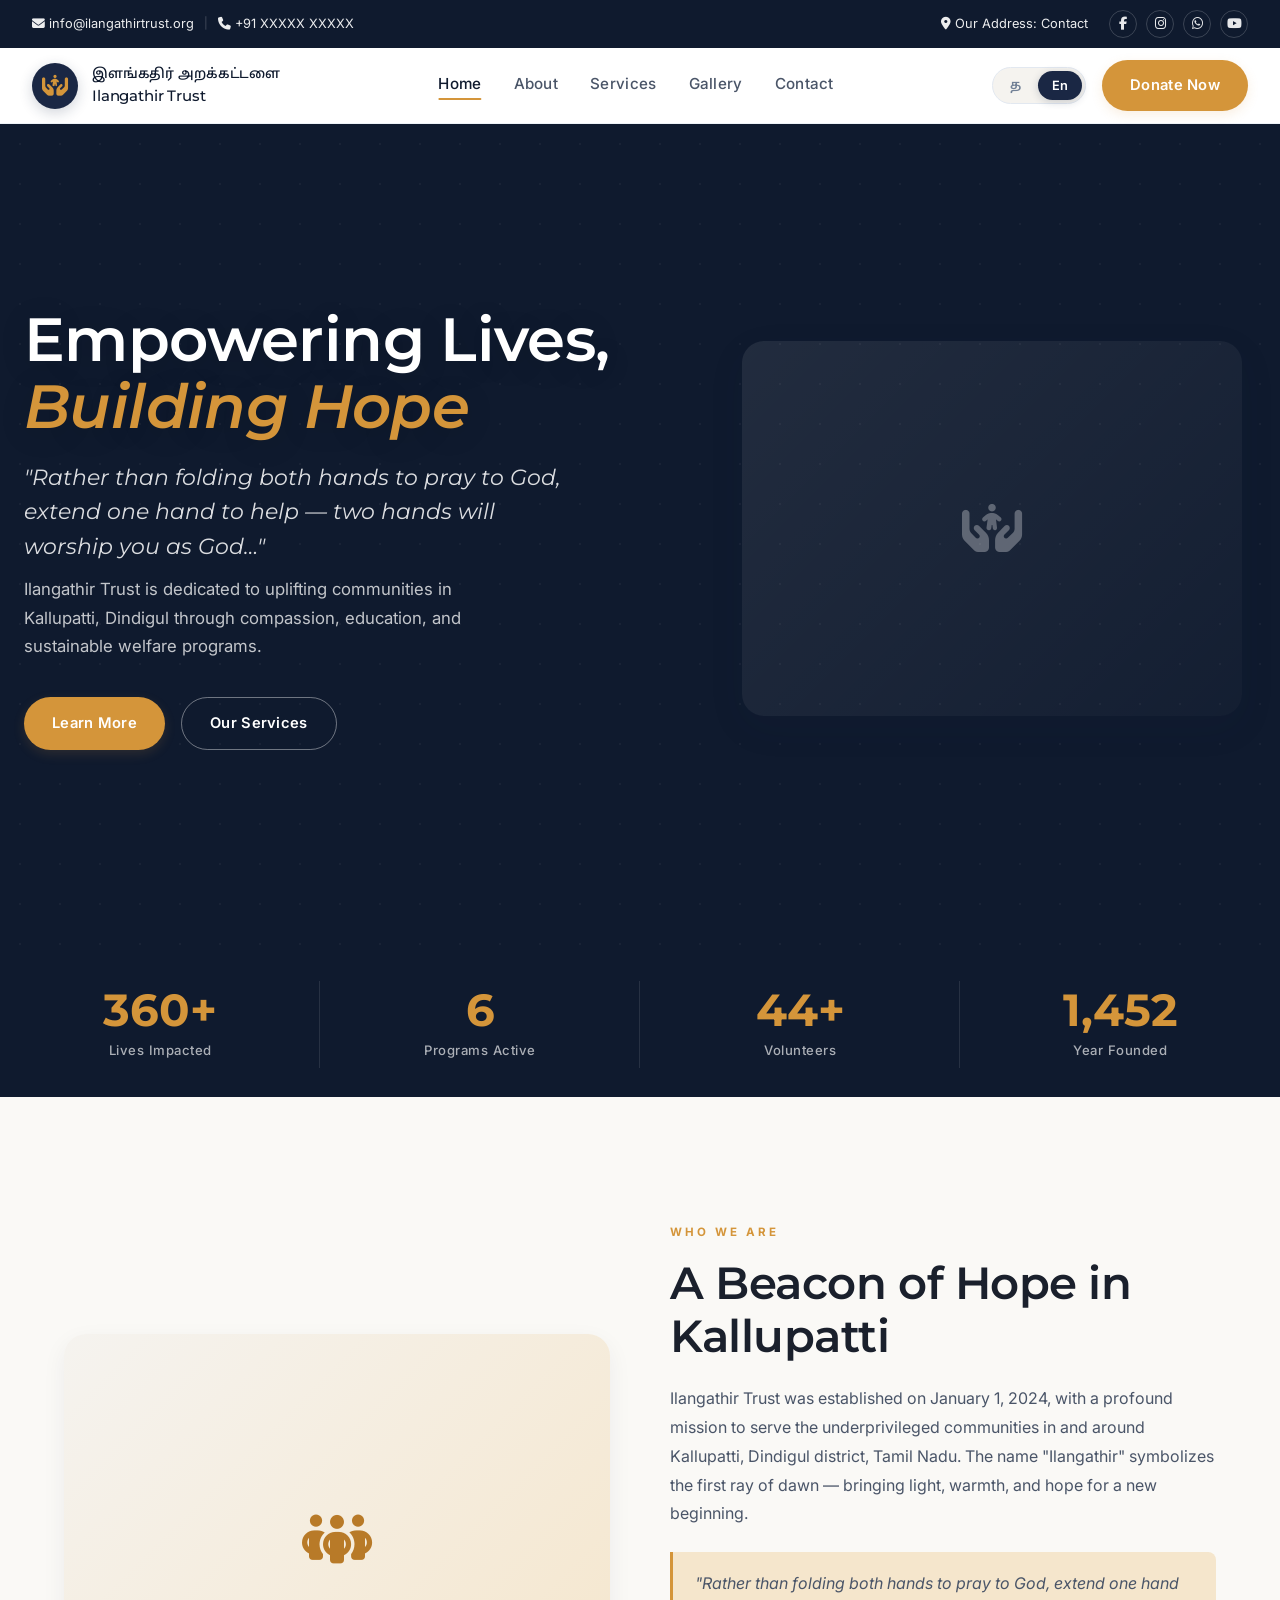
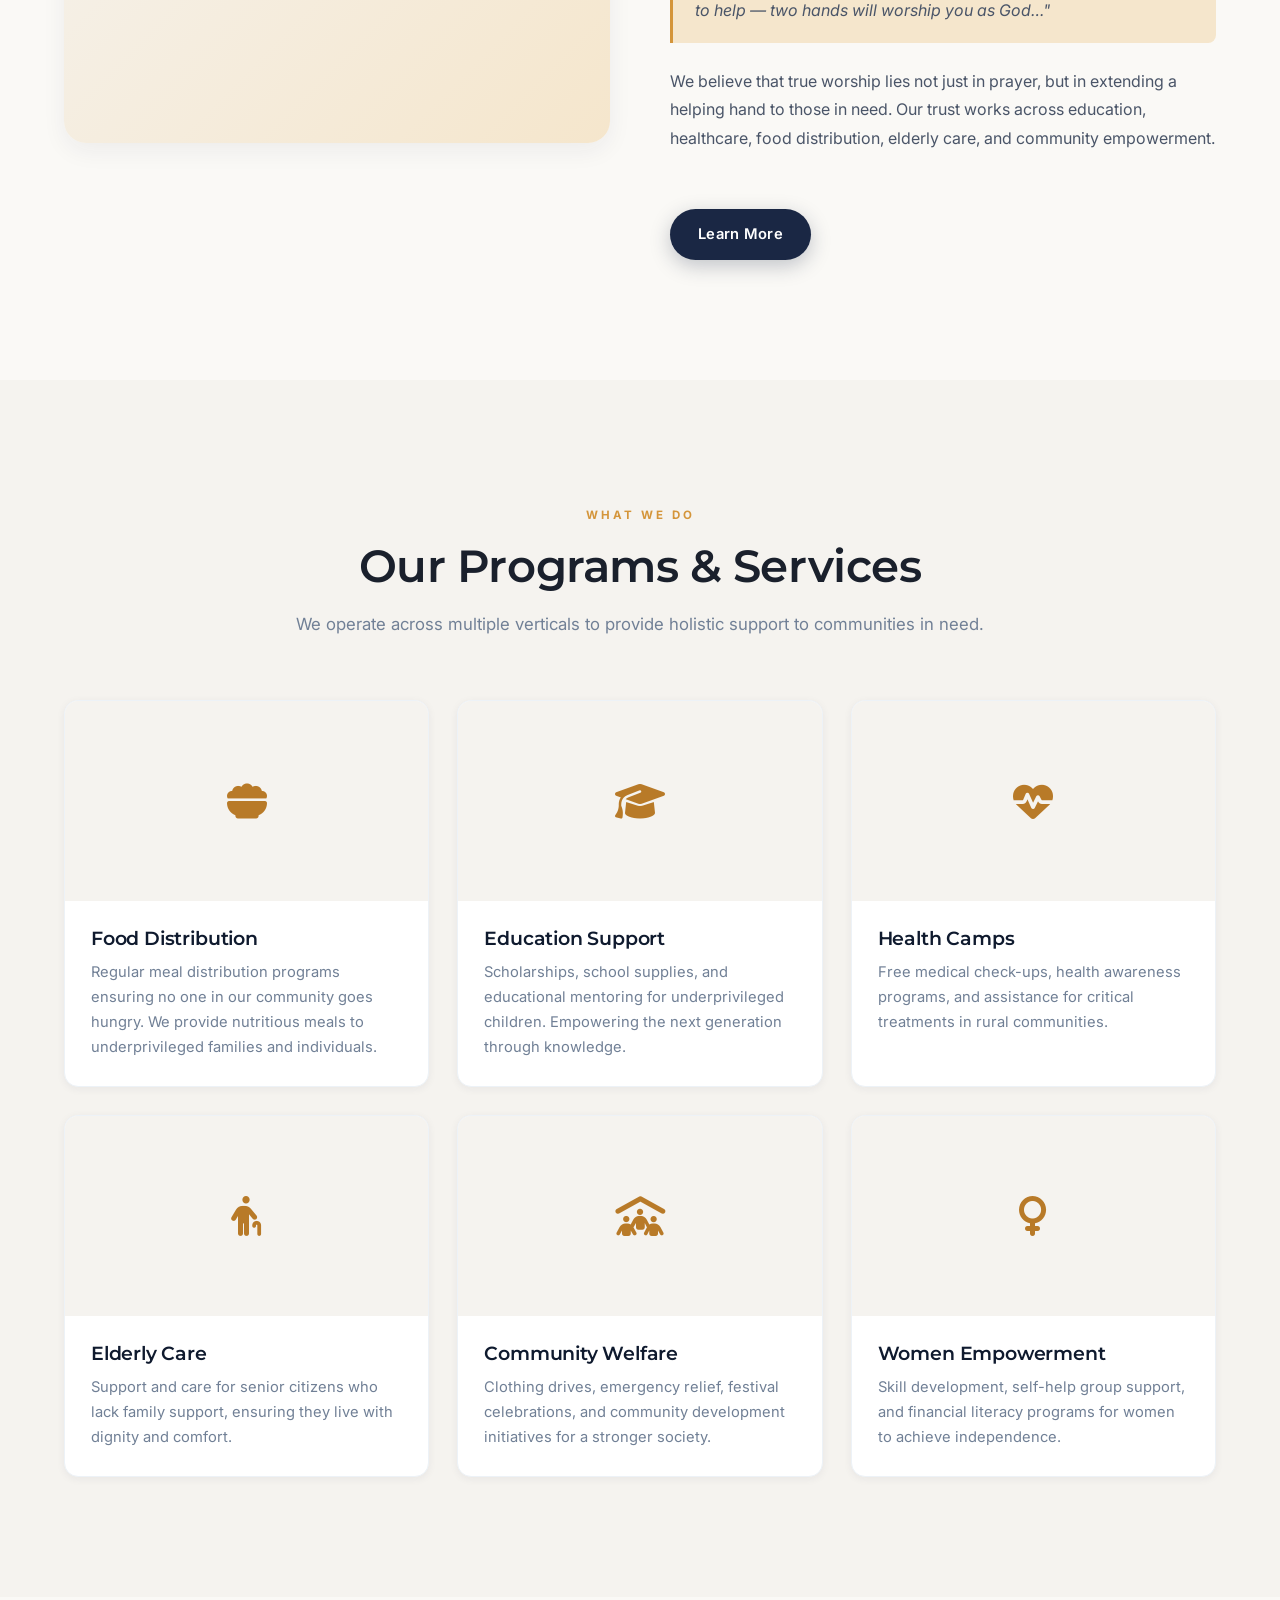
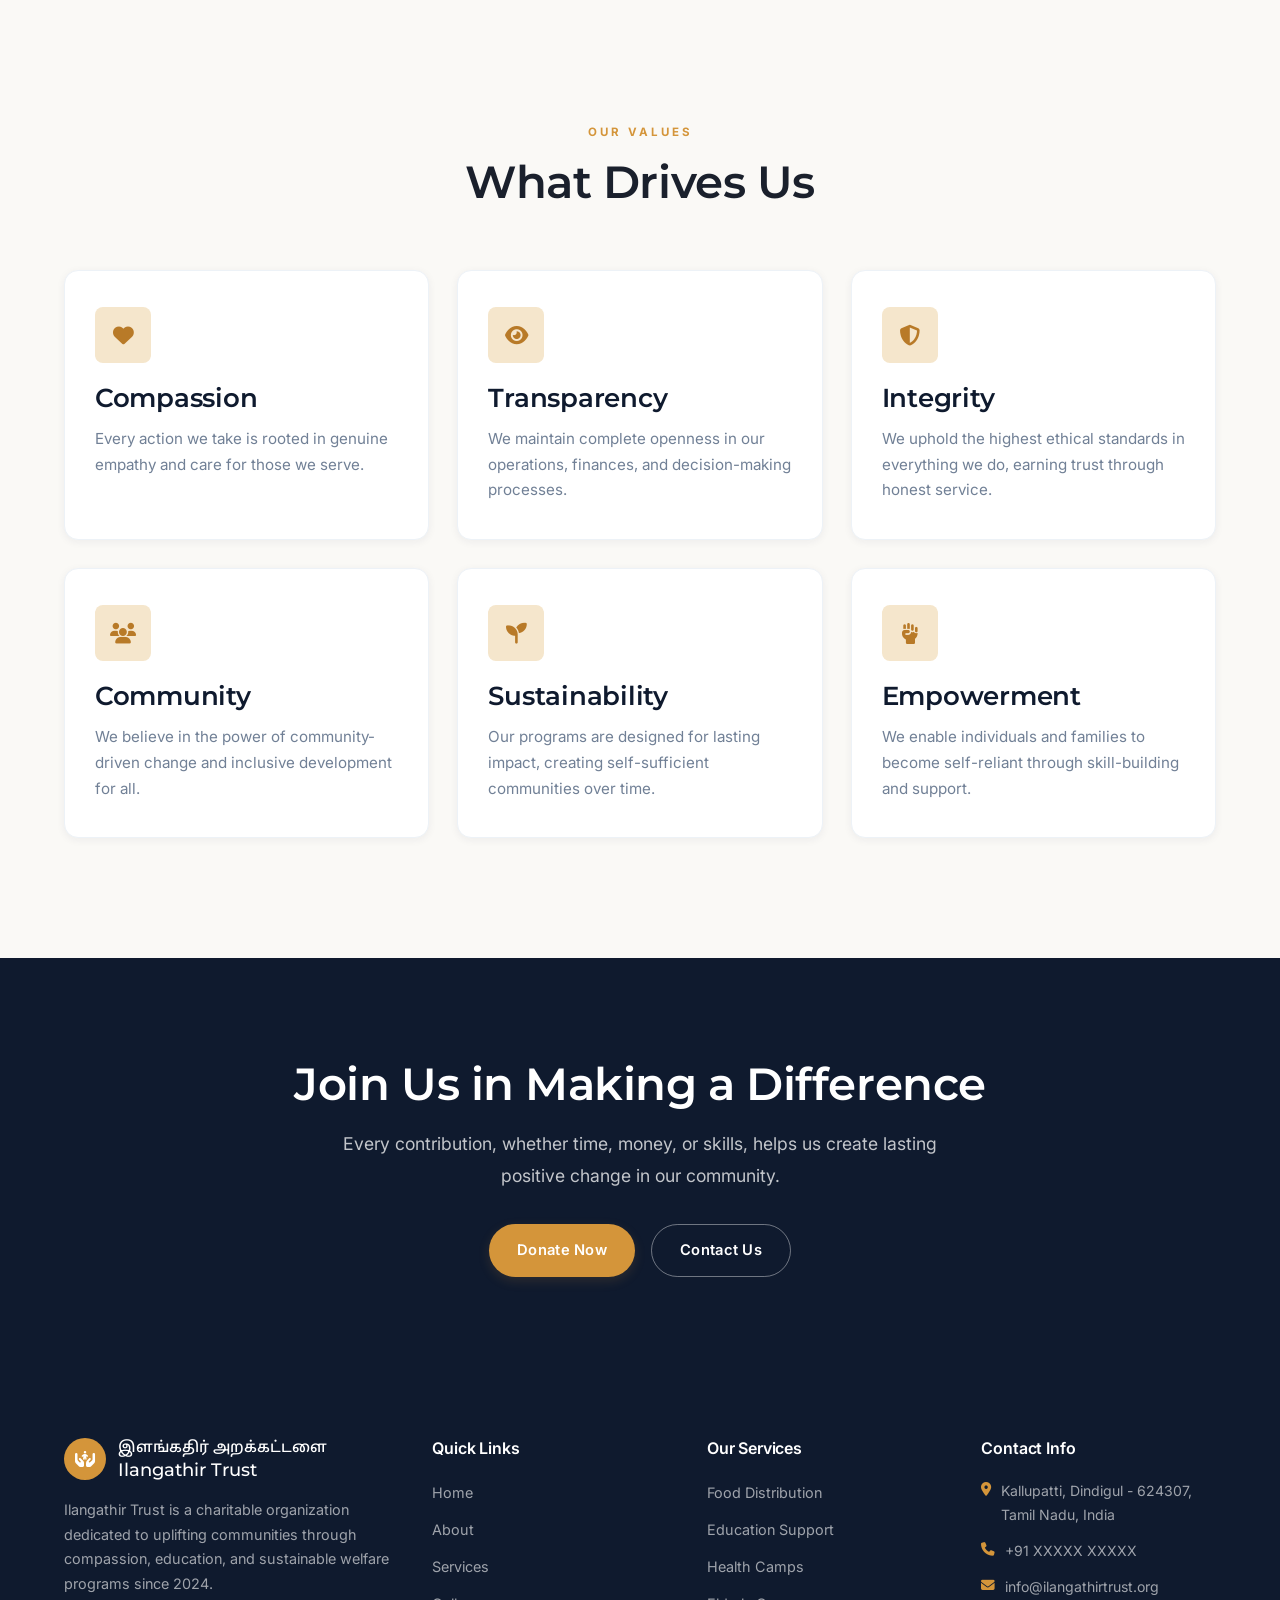
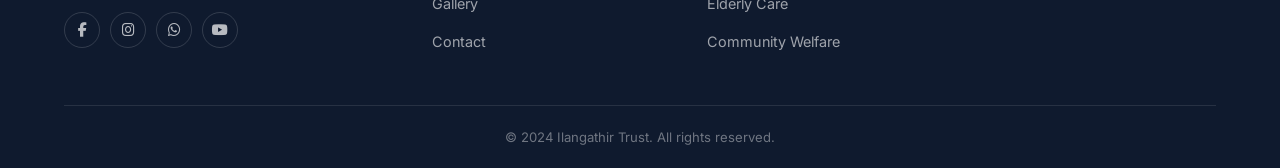
==== index.html @ 8c184317 "first commit" ====
<!DOCTYPE html>
<html lang="en" class="scroll-smooth">

<head>
    <meta charset="UTF-8">
    <meta name="viewport" content="width=device-width, initial-scale=1.0">
    <title>Ilangathir Trust — Charitable Trust in Kallupatti, Dindigul | இளங்கதிர் அறக்கட்டளை</title>
    <meta name="theme-color" content="#1a2744">
    <meta name="description" content="Ilangathir Trust (இளங்கதிர் அறக்கட்டளை) is a charitable trust in Kallupatti, Dindigul, Tamil Nadu. Dedicated to food distribution, education, health camps, elderly care, and community welfare since 2024.">
    <meta name="author" content="Ilangathir Trust">
    <meta name="geo.region" content="IN-TN">
    <meta name="geo.placename" content="Kallupatti, Dindigul">
    <meta name="keywords" content="Ilangathir Trust, இளங்கதிர் அறக்கட்டளை, Kallupatti charity, Dindigul NGO, charitable trust Tamil Nadu, food distribution, education support, health camps, elderly care, community welfare, donate charity, volunteer Dindigul">

    <meta property="og:type" content="website">
    <meta property="og:title" content="Ilangathir Trust — Charitable Trust in Kallupatti, Dindigul">
    <meta property="og:description" content="Ilangathir Trust is a charitable organization in Kallupatti, Dindigul, Tamil Nadu dedicated to food distribution, education, health camps, elderly care, and community welfare.">
    <meta property="og:locale" content="en_IN">
    <meta property="og:locale:alternate" content="ta_IN">
    <meta name="twitter:card" content="summary_large_image">

    <link rel="icon" type="image/x-icon" href="assets/icons/icon.ico">
    <link rel="apple-touch-icon" href="assets/icons/icon.ico">

    <!-- FontAwesome -->
    <link rel="stylesheet" href="https://cdnjs.cloudflare.com/ajax/libs/font-awesome/6.5.1/css/all.min.css">

    <!-- Styles -->
    <link rel="stylesheet" href="styles.css?v=1.3">

    <!-- Structured Data -->
    <script type="application/ld+json">
    {
        "@context": "https://schema.org",
        "@graph": [
            {
                "@type": ["NGO", "CharitableOrganization"],
                "name": "Ilangathir Trust",
                "alternateName": "இளங்கதிர் அறக்கட்டளை",
                "description": "Charitable trust providing food distribution, education support, health camps, elderly care, and community welfare services in Kallupatti, Dindigul, Tamil Nadu since 2024.",
                "foundingDate": "2024-01-01",
                "address": {
                    "@type": "PostalAddress",
                    "addressLocality": "Kallupatti, Dindigul",
                    "addressRegion": "Tamil Nadu",
                    "postalCode": "624307",
                    "addressCountry": "IN"
                },
                "areaServed": {
                    "@type": "City",
                    "name": "Dindigul"
                },
                "nonprofitStatus": "Charitable"
            },
            {
                "@type": "WebSite",
                "name": "Ilangathir Trust",
                "alternateName": "இளங்கதிர் அறக்கட்டளை",
                "inLanguage": ["en", "ta"]
            }
        ]
    }
    </script>
</head>

<body>
    <!-- Header (injected by JS) -->
    <header id="site-header"></header>

    <main>
        <!-- ════════ HERO ════════ -->
        <section class="hero" aria-label="Hero">
            <div class="hero-bg" id="hero-bg">
                <div class="hero-pattern"></div>
                <div class="hero-overlay"></div>
            </div>
                                    
            <div class="hero-inner">
                <div class="hero-text">
                    <h1 data-i18n="hero_title" data-i18n-html>Empowering Lives,<br><span class="accent">Building Hope</span></h1>
                    <p class="hero-tagline" data-i18n="about_highlight">"Rather than folding both hands to pray to God, extend one hand to help — two hands will worship you as God…"</p>
                    <p class="hero-subtitle" data-i18n="hero_subtitle">Ilangathir Trust is dedicated to uplifting communities in Kallupatti, Dindigul through compassion, education, and sustainable welfare programs.</p>
                    <div class="hero-actions">
                        <a href="about.html" class="btn btn-amber" data-i18n="btn_learn_more">Learn More</a>
                        <a href="services.html" class="btn btn-outline" data-i18n="btn_our_services">Our Services</a>
                    </div>
                </div>

                <div class="hero-visual">
                    <div class="hero-image-wrapper">
                        <div class="placeholder">
                            <i class="fa-solid fa-hands-holding-child"></i>
                        </div>
                    </div>
                </div>
            </div>
        </section>

        <!-- ════════ STATS BAR ════════ -->
        <div class="stats-bar">
            <div class="stats-bar-inner">
                <div class="stat-item">
                    <div class="stat-number" data-count="500" data-suffix="+">0</div>
                    <div class="stat-label" data-i18n="stat_lives">Lives Impacted</div>
                </div>
                <div class="stat-item">
                    <div class="stat-number" data-count="6">0</div>
                    <div class="stat-label" data-i18n="stat_programs">Programs Active</div>
                </div>
                <div class="stat-item">
                    <div class="stat-number" data-count="50" data-suffix="+">0</div>
                    <div class="stat-label" data-i18n="stat_volunteers">Volunteers</div>
                </div>
                <div class="stat-item">
                    <div class="stat-number" data-count="2024">0</div>
                    <div class="stat-label" data-i18n="stat_years">Year Founded</div>
                </div>
            </div>
        </div>

        <!-- ════════ ABOUT OVERVIEW ════════ -->
        <section class="section" id="about-overview" aria-label="About overview">
            <div class="container">
                <div class="about-grid">
                    <div class="about-image reveal-left">
                        <div class="placeholder-img">
                            <i class="fa-solid fa-people-group"></i>
                        </div>
                    </div>
                    <div class="about-content reveal-right">
                        <span class="section-label" data-i18n="about_label">WHO WE ARE</span>
                        <h2 data-i18n="about_title" data-i18n-html>A Beacon of Hope in <span class="accent">Kallupatti</span></h2>
                        <p data-i18n="about_p1">Ilangathir Trust was established on January 1, 2024, with a profound mission to serve the underprivileged communities in and around Kallupatti, Dindigul district, Tamil Nadu. The name "Ilangathir" symbolizes the gentle breeze of change — a fresh wind of hope and compassion.</p>
                        <div class="highlight" data-i18n="about_highlight">"Rather than folding both hands to pray to God, extend one hand to help — two hands will worship you as God…"</div>
                        <p data-i18n="about_p2">We believe that true worship lies not just in prayer, but in extending a helping hand to those in need. Our trust works across education, healthcare, food distribution, elderly care, and community empowerment.</p>
                        <a href="about.html" class="btn btn-primary mt-40" data-i18n="btn_learn_more">Learn More</a>
                    </div>
                </div>
            </div>
        </section>

        <!-- ════════ SERVICES PREVIEW ════════ -->
        <section class="section-alt" id="services-preview" aria-label="Services preview">
            <div class="container">
                <div class="section-header reveal">
                    <span class="section-label" data-i18n="services_label">WHAT WE DO</span>
                    <h2 data-i18n="services_title">Our Programs & Services</h2>
                    <p data-i18n="services_desc">We operate across multiple verticals to provide holistic support to communities in need.</p>
                </div>

                <div class="services-grid stagger">
                    <div class="service-card reveal">
                        <div class="service-img-placeholder"><i class="fa-solid fa-bowl-food"></i></div>
                        <div class="service-body">
                            <h3 data-i18n="svc_food_title">Food Distribution</h3>
                            <p data-i18n="svc_food_desc">Regular meal distribution programs ensuring no one in our community goes hungry.</p>
                        </div>
                    </div>
                    <div class="service-card reveal">
                        <div class="service-img-placeholder"><i class="fa-solid fa-graduation-cap"></i></div>
                        <div class="service-body">
                            <h3 data-i18n="svc_edu_title">Education Support</h3>
                            <p data-i18n="svc_edu_desc">Scholarships, school supplies, and educational mentoring for underprivileged children.</p>
                        </div>
                    </div>
                    <div class="service-card reveal">
                        <div class="service-img-placeholder"><i class="fa-solid fa-heart-pulse"></i></div>
                        <div class="service-body">
                            <h3 data-i18n="svc_health_title">Health Camps</h3>
                            <p data-i18n="svc_health_desc">Free medical check-ups, health awareness programs in rural communities.</p>
                        </div>
                    </div>
                    <div class="service-card reveal">
                        <div class="service-img-placeholder"><i class="fa-solid fa-person-cane"></i></div>
                        <div class="service-body">
                            <h3 data-i18n="svc_elderly_title">Elderly Care</h3>
                            <p data-i18n="svc_elderly_desc">Support and care for senior citizens who lack family support.</p>
                        </div>
                    </div>
                    <div class="service-card reveal">
                        <div class="service-img-placeholder"><i class="fa-solid fa-people-roof"></i></div>
                        <div class="service-body">
                            <h3 data-i18n="svc_welfare_title">Community Welfare</h3>
                            <p data-i18n="svc_welfare_desc">Clothing drives, emergency relief, and community development initiatives.</p>
                        </div>
                    </div>
                    <div class="service-card reveal">
                        <div class="service-img-placeholder"><i class="fa-solid fa-venus"></i></div>
                        <div class="service-body">
                            <h3 data-i18n="svc_women_title">Women Empowerment</h3>
                            <p data-i18n="svc_women_desc">Skill development and financial literacy programs for women.</p>
                        </div>
                    </div>
                </div>
            </div>
        </section>

        <!-- ════════ VALUES ════════ -->
        <section class="section" id="values" aria-label="Our Values">
            <div class="container">
                <div class="section-header reveal">
                    <span class="section-label" data-i18n="values_label">OUR VALUES</span>
                    <h2 data-i18n="values_title">What Drives Us</h2>
                </div>

                <div class="features-grid stagger">
                    <div class="card reveal">
                        <div class="card-icon"><i class="fa-solid fa-heart"></i></div>
                        <h3 data-i18n="val_compassion">Compassion</h3>
                        <p data-i18n="val_compassion_d">Every action we take is rooted in genuine empathy and care for those we serve.</p>
                    </div>
                    <div class="card reveal">
                        <div class="card-icon"><i class="fa-solid fa-eye"></i></div>
                        <h3 data-i18n="val_transparency">Transparency</h3>
                        <p data-i18n="val_transparency_d">We maintain complete openness in our operations, finances, and decision-making.</p>
                    </div>
                    <div class="card reveal">
                        <div class="card-icon"><i class="fa-solid fa-shield-halved"></i></div>
                        <h3 data-i18n="val_integrity">Integrity</h3>
                        <p data-i18n="val_integrity_d">We uphold the highest ethical standards in everything we do.</p>
                    </div>
                    <div class="card reveal">
                        <div class="card-icon"><i class="fa-solid fa-users"></i></div>
                        <h3 data-i18n="val_community">Community</h3>
                        <p data-i18n="val_community_d">We believe in the power of community-driven change and inclusive development.</p>
                    </div>
                    <div class="card reveal">
                        <div class="card-icon"><i class="fa-solid fa-seedling"></i></div>
                        <h3 data-i18n="val_sustainability">Sustainability</h3>
                        <p data-i18n="val_sustainability_d">Our programs are designed for lasting impact, creating self-sufficient communities.</p>
                    </div>
                    <div class="card reveal">
                        <div class="card-icon"><i class="fa-solid fa-hand-fist"></i></div>
                        <h3 data-i18n="val_empowerment">Empowerment</h3>
                        <p data-i18n="val_empowerment_d">We enable individuals to become self-reliant through skill-building and support.</p>
                    </div>
                </div>
            </div>
        </section>

        <!-- ════════ CTA ════════ -->
        <section class="cta-section" aria-label="Call to action">
            <div class="container">
                <h2 class="reveal" data-i18n="cta_title">Join Us in Making a Difference</h2>
                <p class="reveal" data-i18n="cta_desc">Every contribution, whether time, money, or skills, helps us create lasting positive change in our community.</p>
                <div class="cta-actions reveal">
                    <a href="contact.html" class="btn btn-amber" data-i18n="btn_donate">Donate Now</a>
                    <a href="contact.html" class="btn btn-outline" data-i18n="btn_contact_us">Contact Us</a>
                </div>
            </div>
        </section>
    </main>

    <!-- Footer (injected by JS) -->
    <footer id="site-footer" class="footer"></footer>

    <!-- Scripts -->
    <script src="shared.js"></script>
    <script>
        document.addEventListener('DOMContentLoaded', () => {
            initSite('home');
        });
    </script>
</body>

</html>
---- styles.css ----
/* ============================================================
   ILANGATHIR TRUST — Design System
   Premium charitable trust website
   ============================================================ */

/* ---------- Google Fonts ---------- */
@import url('https://fonts.googleapis.com/css2?family=Inter:wght@300;400;500;600;700;800&family=Montserrat:wght@400;500;600;700;800&family=Noto+Serif+Tamil:wght@300;400;600;700;900&family=Noto+Sans+Tamil:wght@300;400;500;600;700;900&display=swap');

/* ---------- Design Tokens ---------- */
:root {
    /* Brand palette */
    --navy: #1a2744;
    --navy-deep: #0f1a2e;
    --navy-light: #2d4a7a;
    --navy-muted: #3a5a8a;
    --amber: #d4953a;
    --amber-light: #e8b56e;
    --amber-soft: #f5e6cc;
    --amber-deep: #b87a28;

    /* Neutrals */
    --ivory: #faf9f6;
    --warm-white: #fdfcfa;
    --cream: #f5f3ef;
    --slate: #4a5568;
    --slate-light: #718096;
    --slate-faint: #a0aec0;
    --ink: #1a202c;
    --border: #e2e8f0;
    --border-light: #edf2f7;

    /* Shadows */
    --shadow-xs: 0 1px 3px rgba(26, 39, 68, 0.04);
    --shadow-sm: 0 2px 8px rgba(26, 39, 68, 0.06);
    --shadow-md: 0 4px 12px rgba(26, 39, 68, 0.04);
    --shadow-lg: 0 8px 24px rgba(26, 39, 68, 0.06);
    --shadow-xl: 0 12px 36px rgba(26, 39, 68, 0.08);
    --shadow-amber: 0 4px 12px rgba(212, 149, 58, 0.15);

    /* Radii */
    --radius-sm: 8px;
    --radius-md: 14px;
    --radius-lg: 22px;
    --radius-xl: 32px;
    --radius-full: 9999px;

    /* Transitions */
    --ease: cubic-bezier(0.25, 0.46, 0.45, 0.94);
    --ease-out: cubic-bezier(0.16, 1, 0.3, 1);
    --transition: all 0.35s cubic-bezier(0.25, 0.46, 0.45, 0.94);
    --transition-fast: all 0.2s ease;

    /* Spacing */
    --section-padding: clamp(60px, 10vw, 120px);
    --container-max: 1200px;
    --container-wide: 1400px;
}

/* ---------- Reset ---------- */
*,
*::before,
*::after {
    box-sizing: border-box;
    margin: 0;
    padding: 0;
}

html {
    scroll-behavior: smooth;
    scrollbar-width: thin;
    scrollbar-color: rgba(212, 149, 58, 0.5) transparent;
    background: var(--ivory);
}

/* Custom scrollbar */
::-webkit-scrollbar {
    width: 6px;
    height: 6px;
    background: transparent;
}

::-webkit-scrollbar-track {
    background: transparent;
}

::-webkit-scrollbar-thumb {
    background: rgba(212, 149, 58, 0.45);
    border-radius: 10px;
}

::-webkit-scrollbar-thumb:hover {
    background: rgba(212, 149, 58, 0.8);
}

body {
    font-family: 'Inter', 'Noto Sans Tamil', system-ui, -apple-system, sans-serif;
    background: var(--ivory);
    color: var(--ink);
    line-height: 1.7;
    -webkit-font-smoothing: antialiased;
    -moz-osx-font-smoothing: grayscale;
    /* Removed overflow-x: clip from body to ensure sticky navbar works on all mobile browsers */
}

/* ---------- Typography ---------- */
h1,
h2,
h3,
h4 {
    font-family: 'Montserrat', 'Noto Sans Tamil', sans-serif;
    font-weight: 600;
    line-height: 1.2;
    letter-spacing: -0.01em;
    color: var(--ink);
    word-break: keep-all;
    overflow-wrap: break-word;
}

h1 {
    font-size: clamp(2.4rem, 5.5vw, 3.8rem);
}

h2 {
    font-size: clamp(1.9rem, 4vw, 2.8rem);
}

h3 {
    font-size: clamp(1.3rem, 2.2vw, 1.6rem);
}

h4 {
    font-size: 1.1rem;
    font-family: 'Inter', 'Noto Sans Tamil', sans-serif;
    font-weight: 600;
    line-height: 1.4;
}

p {
    color: var(--slate);
    font-size: 1rem;
    line-height: 1.8;
}

a {
    color: inherit;
    text-decoration: none;
}

/* Tamil text scaling */
html[lang="ta"] body {
    font-size: 0.95rem;
}

html[lang="ta"] p {
    font-size: 0.95rem;
    line-height: 1.7;
}

html[lang="ta"] h1 {
    font-size: clamp(2rem, 4.5vw, 3.2rem);
}

html[lang="ta"] h2 {
    font-size: clamp(1.6rem, 3.2vw, 2.4rem);
}

html[lang="ta"] h3 {
    font-size: clamp(1.15rem, 2vw, 1.4rem);
}

html[lang="ta"] h4 {
    font-size: 1rem;
}

html[lang="ta"] .nav-links a {
    font-size: 0.9rem;
}

html[lang="ta"] .btn {
    font-size: 0.9rem;
}

/* ---------- Utility ---------- */
.container {
    max-width: var(--container-max);
    margin: 0 auto;
    padding: 0 24px;
}

.container-wide {
    max-width: var(--container-wide);
    margin: 0 auto;
    padding: 0 24px;
}

.section {
    padding: var(--section-padding) 0;
}

.section-alt {
    padding: var(--section-padding) 0;
    background: var(--cream);
}

.section-dark {
    padding: var(--section-padding) 0;
    background: var(--navy-deep);
    color: #fff;
}

.section-header {
    text-align: center;
    max-width: 700px;
    margin: 0 auto 60px;
}

.section-label {
    text-transform: uppercase;
    letter-spacing: 3px;
    font-size: 0.72rem;
    font-weight: 700;
    color: var(--amber);
    font-family: 'Inter', sans-serif;
    margin-bottom: 14px;
    display: inline-block;
}

.section-header h2 {
    margin-bottom: 16px;
}

.section-header p {
    font-size: 1.05rem;
    color: var(--slate-light);
}

.section-dark .section-header h2 {
    color: #fff;
}

.section-dark .section-header p {
    color: rgba(255, 255, 255, 0.7);
}

.section-dark .section-label {
    color: var(--amber-light);
}

/* ---------- Buttons ---------- */
.btn {
    display: inline-flex;
    align-items: center;
    justify-content: center;
    gap: 8px;
    padding: 13px 28px;
    border-radius: var(--radius-full);
    font-weight: 600;
    font-size: 0.92rem;
    letter-spacing: 0.3px;
    text-decoration: none;
    transition: var(--transition);
    border: none;
    cursor: pointer;
    white-space: nowrap;
    font-family: inherit;
    position: relative;
    overflow: hidden;
}

.btn-primary {
    background: var(--navy);
    color: #fff;
    box-shadow: 0 6px 20px rgba(26, 39, 68, 0.25);
}

.btn-primary:hover {
    transform: translateY(-2px);
    box-shadow: 0 10px 30px rgba(26, 39, 68, 0.35);
}

.btn-amber {
    background: var(--amber);
    color: #fff;
    box-shadow: var(--shadow-amber);
}

.btn-amber:hover {
    transform: translateY(-2px);
    box-shadow: 0 12px 30px rgba(212, 149, 58, 0.4);
}

.btn-outline {
    background: transparent;
    color: #fff;
    border: 1.5px solid rgba(255, 255, 255, 0.4);
}

.btn-outline:hover {
    background: #fff;
    color: var(--navy-deep);
    border-color: #fff;
}

.btn-outline-dark {
    background: transparent;
    color: var(--navy);
    border: 1.5px solid var(--border);
}

.btn-outline-dark:hover {
    background: var(--navy);
    color: #fff;
    border-color: var(--navy);
}

/* ---------- Top Bar ---------- */
#site-header {
    display: contents;
}

.top-bar {
    background: var(--navy-deep);
    color: rgba(255, 255, 255, 0.88);
    font-size: 0.82rem;
    padding: 10px 0;
    position: relative;
}

.top-bar-inner {
    width: 95vw;
    max-width: 95vw;
    margin: 0 auto;
    padding: 0;
    display: flex;
    align-items: center;
    justify-content: space-between;
    gap: 16px;
    flex-wrap: wrap;
}

.top-bar a {
    color: rgba(255, 255, 255, 0.92);
    text-decoration: none;
    transition: color 0.2s;
    white-space: nowrap;
    font-size: 0.8rem;
}

.top-bar a:hover {
    color: var(--amber);
}

.top-contact-group {
    display: flex;
    align-items: center;
    gap: 10px;
    flex-wrap: wrap;
}

.top-contact-group .sep {
    opacity: 0.25;
    font-size: 0.7rem;
}

.top-bar-right {
    display: flex;
    align-items: center;
    gap: 16px;
    flex: 1;
    justify-content: flex-end;
}

.top-social a {
    display: inline-flex;
    align-items: center;
    justify-content: center;
    width: 28px;
    height: 28px;
    border-radius: 50%;
    border: 1px solid rgba(255, 255, 255, 0.18);
    margin-left: 5px;
    transition: var(--transition);
    color: rgba(255, 255, 255, 0.9);
    font-size: 0.82rem;
}

.top-social a:hover {
    background: rgba(255, 255, 255, 0.14);
    border-color: rgba(255, 255, 255, 0.35);
    color: #fff;
}

.navbar {
    position: sticky;
    top: 0;
    width: 100%;
    z-index: 1000;
    background: rgba(255, 255, 255, 0.92);
    backdrop-filter: blur(20px);
    -webkit-backdrop-filter: blur(20px);
    border-bottom: 1px solid var(--border-light);
    transition: box-shadow 0.35s ease, background 0.35s ease;
}

.navbar.scrolled {
    box-shadow: 0 4px 30px rgba(26, 39, 68, 0.06);
    background: rgba(255, 255, 255, 0.97);
}

.nav-inner {
    width: 95vw;
    max-width: 95vw;
    margin: 0 auto;
    padding: 12px 0;
    display: flex;
    align-items: center;
    justify-content: space-between;
    gap: 20px;
}

.logo-group {
    display: flex;
    align-items: center;
    gap: 14px;
    text-decoration: none;
}

.logo-ring {
    width: 46px;
    height: 46px;
    border-radius: 50%;
    display: flex;
    align-items: center;
    justify-content: center;
    background: var(--navy);
    color: var(--amber);
    font-size: 1.3rem;
    box-shadow: 0 4px 14px rgba(26, 39, 68, 0.2);
    flex-shrink: 0;
    overflow: hidden;
}

.logo-ring img {
    width: 100%;
    height: 100%;
    object-fit: cover;
    border-radius: 50%;
}

.logo-text {
    display: flex;
    flex-direction: column;
}

.logo-text .name {
    font-family: 'Montserrat', 'Noto Sans Tamil', sans-serif;
    font-weight: 500;
    font-size: 0.85rem;
    color: var(--navy-deep);
    letter-spacing: -0.01em;
    line-height: 1.3;
    margin-bottom: 3px;
}

.logo-text .sub {
    font-family: 'Montserrat', 'Noto Sans Tamil', sans-serif;
    font-weight: 500;
    font-size: 0.95rem;
    color: var(--navy-deep);
    letter-spacing: -0.01em;
    line-height: 1.3;
}

.nav-links {
    display: flex;
    gap: 32px;
    align-items: center;
}

.nav-links a {
    text-decoration: none;
    color: var(--slate);
    font-weight: 500;
    font-size: 0.95rem;
    letter-spacing: 0.3px;
    position: relative;
    padding-bottom: 4px;
    transition: color 0.25s;
}

.nav-links a::after {
    content: '';
    position: absolute;
    bottom: 0;
    left: 50%;
    width: 0;
    height: 2px;
    background: var(--amber);
    border-radius: 2px;
    transition: all 0.3s ease;
    transform: translateX(-50%);
}

.nav-links a:hover,
.nav-links a.active {
    color: var(--navy-deep);
}

.nav-links a:hover::after,
.nav-links a.active::after {
    width: 100%;
}

.nav-cta-group {
    display: flex;
    align-items: center;
    gap: 16px;
}

/* Language toggle */
.lang-toggle {
    display: inline-flex;
    gap: 3px;
    border: 1px solid var(--border);
    border-radius: var(--radius-full);
    padding: 3px;
    background: var(--cream);
}

.lang-toggle button {
    border: none;
    background: transparent;
    padding: 6px 14px;
    border-radius: var(--radius-full);
    cursor: pointer;
    font-size: 0.8rem;
    font-weight: 600;
    color: var(--slate-light);
    transition: var(--transition);
    font-family: inherit;
}

.lang-toggle button.active {
    background: var(--navy);
    color: #fff;
    box-shadow: 0 2px 8px rgba(26, 39, 68, 0.2);
}

/* Mobile menu button */
.mobile-menu-btn {
    display: none;
    background: none;
    border: none;
    font-size: 1.4rem;
    color: var(--navy-deep);
    cursor: pointer;
    padding: 4px;
    line-height: 1;
}

/* Mobile drawer */
.mobile-drawer-overlay {
    position: fixed;
    inset: 0;
    z-index: 1100;
    background: rgba(26, 39, 68, 0.4);
    backdrop-filter: blur(4px);
    opacity: 0;
    visibility: hidden;
    transition: opacity 0.3s ease;
}

.mobile-drawer-overlay.open {
    opacity: 1;
    visibility: visible;
}

.mobile-drawer {
    position: absolute;
    right: 0;
    top: 0;
    bottom: 0;
    width: min(340px, 85vw);
    background: var(--warm-white);
    padding: 80px 28px 28px;
    box-shadow: -10px 0 40px rgba(26, 39, 68, 0.12);
    transform: translateX(100%);
    transition: transform 0.4s var(--ease);
    display: flex;
    flex-direction: column;
    overflow-y: auto;
}

.mobile-drawer-overlay.open .mobile-drawer {
    transform: translateX(0);
}

.mobile-drawer .close-btn {
    position: absolute;
    top: 24px;
    right: 28px;
    background: none;
    border: none;
    font-size: 1.6rem;
    color: var(--navy-deep);
    cursor: pointer;
    padding: 8px;
}

.mobile-drawer a.menu-link {
    display: block;
    padding: 16px 0;
    color: var(--ink);
    text-decoration: none;
    font-weight: 600;
    font-size: 1.1rem;
    border-bottom: 1px solid var(--border-light);
    transition: color 0.2s;
}

.mobile-drawer a.menu-link:hover {
    color: var(--amber);
}

.mobile-drawer .drawer-lang-toggle {
    margin-top: 24px;
    align-self: flex-start;
}

.mobile-drawer .drawer-cta {
    margin-top: auto;
    padding-top: 24px;
}

/* ---------- Hero ---------- */
.hero {
    position: relative;
    overflow: hidden;
    min-height: 92vh;
    display: flex;
    align-items: center;
    background: var(--navy-deep);
}

.hero::before { display: none; }

.hero-pattern {
    position: absolute;
    inset: 0;
    opacity: 0.04;
    pointer-events: none;
    background-image: radial-gradient(circle, #fff 1px, transparent 1px);
    background-size: 40px 40px;
}

/* Floating decorative orbs */
.hero-orb {
    position: absolute;
    border-radius: 50%;
    pointer-events: none;
    animation: float-orb 8s ease-in-out infinite;
}

.hero-orb-1 {
    width: 300px;
    height: 300px;
    top: -80px;
    right: -60px;
    background: radial-gradient(circle, rgba(212, 149, 58, 0.08) 0%, transparent 70%);
    animation-delay: 0s;
}

.hero-orb-2 {
    width: 200px;
    height: 200px;
    bottom: 10%;
    left: 5%;
    background: radial-gradient(circle, rgba(255, 255, 255, 0.06) 0%, transparent 70%);
    animation-delay: -3s;
}

.hero-orb-3 {
    width: 150px;
    height: 150px;
    top: 40%;
    right: 20%;
    background: radial-gradient(circle, rgba(212, 149, 58, 0.06) 0%, transparent 70%);
    animation-delay: -5s;
}

@keyframes float-orb {

    0%,
    100% {
        transform: translateY(0) scale(1);
    }

    50% {
        transform: translateY(-20px) scale(1.05);
    }
}

.hero-inner {
    max-width: var(--container-wide);
    margin: 0 auto;
    padding: 40px 24px 60px;
    display: grid;
    grid-template-columns: 1.1fr 0.9fr;
    gap: 60px;
    align-items: center;
    position: relative;
    z-index: 2;
    width: 100%;
}

.hero-text h1 {
    color: #fff;
    line-height: 1.1;
    text-shadow: 0 4px 30px rgba(0, 0, 0, 0.15);
    margin-bottom: 20px;
}

.hero-text h1 .accent {
    color: var(--amber);
    font-style: italic;
}

.hero-tagline {
    font-family: 'Montserrat', 'Noto Sans Tamil', sans-serif;
    font-style: italic;
    font-size: clamp(1.1rem, 2vw, 1.35rem);
    color: rgba(255, 255, 255, 0.85);
    margin-bottom: 12px;
    line-height: 1.6;
    max-width: 540px;
}

.hero-tagline-tamil {
    font-family: 'Noto Serif Tamil', serif;
    font-size: clamp(0.95rem, 1.6vw, 1.1rem);
    color: rgba(255, 255, 255, 0.6);
    margin-bottom: 28px;
    line-height: 1.7;
    max-width: 540px;
}

.hero-subtitle {
    font-size: 1.05rem;
    color: rgba(255, 255, 255, 0.75);
    margin-bottom: 36px;
    max-width: 480px;
    line-height: 1.7;
}

.hero-actions {
    display: flex;
    gap: 16px;
    flex-wrap: wrap;
}

.hero-visual {
    position: relative;
    display: flex;
    justify-content: center;
    align-items: center;
}

.hero-image-wrapper {
    position: relative;
    width: 100%;
    max-width: 500px;
    aspect-ratio: 4/3;
    border-radius: var(--radius-lg);
    overflow: hidden;
    box-shadow: var(--shadow-xl);
}

.hero-image-wrapper img {
    width: 100%;
    height: 100%;
    object-fit: cover;
}

.hero-image-wrapper .placeholder {
    width: 100%;
    height: 100%;
    background: linear-gradient(135deg, rgba(255, 255, 255, 0.08) 0%, rgba(255, 255, 255, 0.02) 100%);
    display: flex;
    align-items: center;
    justify-content: center;
    color: rgba(255, 255, 255, 0.3);
    font-size: 3rem;
}

/* Hero floating badge */
.hero-badge {
    position: absolute;
    bottom: -20px;
    left: -20px;
    background: rgba(255, 255, 255, 0.95);
    backdrop-filter: blur(10px);
    border-radius: var(--radius-md);
    padding: 16px 22px;
    box-shadow: var(--shadow-lg);
    display: flex;
    align-items: center;
    gap: 12px;
    animation: float-badge 4s ease-in-out infinite;
}

.hero-badge-icon {
    width: 44px;
    height: 44px;
    border-radius: 50%;
    background: var(--amber);
    display: flex;
    align-items: center;
    justify-content: center;
    color: #fff;
    font-size: 1.1rem;
}

.hero-badge-text .number {
    font-weight: 800;
    font-size: 1.4rem;
    color: var(--navy-deep);
    line-height: 1;
}

.hero-badge-text .desc {
    font-size: 0.75rem;
    color: var(--slate-light);
    font-weight: 500;
}

@keyframes float-badge {

    0%,
    100% {
        transform: translateY(0);
    }

    50% {
        transform: translateY(-8px);
    }
}

/* ---------- Stats bar ---------- */
.stats-bar {
    background: var(--navy-deep);
    padding: 0;
    position: relative;
    z-index: 5;
}

.stats-bar-inner {
    max-width: var(--container-wide);
    margin: 0 auto;
    display: grid;
    grid-template-columns: repeat(4, 1fr);
}

.stat-item {
    text-align: center;
    padding: 36px 20px;
    position: relative;
    transition: background 0.3s;
}

.stat-item:hover {
    background: rgba(255, 255, 255, 0.04);
}

.stat-item:not(:last-child)::after {
    content: '';
    position: absolute;
    right: 0;
    top: 20%;
    height: 60%;
    width: 1px;
    background: rgba(255, 255, 255, 0.1);
}

.stat-number {
    font-family: 'Montserrat', sans-serif;
    font-size: clamp(2rem, 4vw, 2.8rem);
    font-weight: 700;
    color: var(--amber);
    line-height: 1;
    margin-bottom: 6px;
}

.stat-label {
    font-size: 0.82rem;
    color: rgba(255, 255, 255, 0.65);
    font-weight: 500;
    letter-spacing: 0.5px;
}

/* ---------- Cards ---------- */
.card {
    background: #fff;
    border-radius: var(--radius-md);
    padding: 36px 30px;
    box-shadow: var(--shadow-sm);
    border: 1px solid var(--border-light);
    transition: var(--transition);
    position: relative;
    overflow: hidden;
}

.card:hover {
    transform: translateY(-4px);
    box-shadow: var(--shadow-lg);
    border-color: transparent;
}

.card-icon {
    width: 56px;
    height: 56px;
    border-radius: var(--radius-sm);
    background: var(--amber-soft);
    display: flex;
    align-items: center;
    justify-content: center;
    color: var(--amber-deep);
    font-size: 1.3rem;
    margin-bottom: 20px;
    transition: var(--transition);
}

.card:hover .card-icon {
    background: var(--amber);
    color: #fff;
    transform: scale(1.05);
}

.card h3 {
    margin-bottom: 12px;
    color: var(--navy-deep);
}

.card p {
    color: var(--slate-light);
    font-size: 0.95rem;
    line-height: 1.7;
}

/* Image card variant */
.card-image {
    padding: 0;
    overflow: hidden;
}

.card-image .card-img {
    width: 100%;
    height: 220px;
    object-fit: cover;
    transition: transform 0.5s var(--ease);
}

.card-image:hover .card-img {
    transform: scale(1.05);
}

.card-image .card-body {
    padding: 28px 26px;
}

/* ---------- About section ---------- */
.about-grid {
    display: grid;
    grid-template-columns: 1fr 1fr;
    gap: 60px;
    align-items: center;
}

.about-image {
    border-radius: var(--radius-lg);
    overflow: hidden;
    box-shadow: var(--shadow-lg);
    position: relative;
}

.about-image img {
    width: 100%;
    height: 100%;
    object-fit: cover;
    display: block;
}

.about-image .placeholder-img {
    width: 100%;
    aspect-ratio: 4/3;
    background: linear-gradient(135deg, var(--cream) 0%, var(--amber-soft) 100%);
    display: flex;
    align-items: center;
    justify-content: center;
    color: var(--amber-deep);
    font-size: 3.5rem;
}

.about-content .section-label {
    text-align: left;
}

.about-content h2 {
    margin-bottom: 20px;
}

.about-content p {
    margin-bottom: 16px;
}

.about-content .highlight {
    background: var(--amber-soft);
    border-left: 3px solid var(--amber);
    padding: 18px 22px;
    border-radius: 0 var(--radius-sm) var(--radius-sm) 0;
    margin: 24px 0;
    font-style: italic;
    color: var(--slate);
}

/* ---------- Values / Features grid ---------- */
.features-grid {
    display: grid;
    grid-template-columns: repeat(3, 1fr);
    gap: 28px;
}

/* ---------- Services ---------- */
.services-grid {
    display: grid;
    grid-template-columns: repeat(3, 1fr);
    gap: 28px;
}

.service-card {
    background: #fff;
    border-radius: var(--radius-md);
    overflow: hidden;
    box-shadow: var(--shadow-sm);
    border: 1px solid var(--border-light);
    transition: var(--transition);
}

.service-card:hover {
    transform: translateY(-6px);
    box-shadow: var(--shadow-lg);
    border-color: transparent;
}

.service-card .service-img {
    width: 100%;
    height: 200px;
    object-fit: cover;
    transition: transform 0.5s var(--ease);
}

.service-card:hover .service-img {
    transform: scale(1.05);
}

.service-img-placeholder {
    width: 100%;
    height: 200px;
    background: var(--cream);
    display: flex;
    align-items: center;
    justify-content: center;
    font-size: 2.5rem;
    color: var(--amber-deep);
    overflow: hidden;
}

.service-card .service-body {
    padding: 26px;
}

.service-card h3 {
    color: var(--navy-deep);
    margin-bottom: 10px;
    font-size: 1.2rem;
}

.service-card p {
    font-size: 0.92rem;
    line-height: 1.7;
    color: var(--slate-light);
}

/* ---------- Timeline ---------- */
.timeline {
    position: relative;
    max-width: 700px;
    margin: 0 auto;
    padding: 20px 0;
}

.timeline::before {
    content: '';
    position: absolute;
    left: 50%;
    top: 0;
    bottom: 0;
    width: 2px;
    background: var(--border);
    transform: translateX(-50%);
}

.timeline-item {
    display: flex;
    align-items: flex-start;
    margin-bottom: 40px;
    position: relative;
}

.timeline-item:nth-child(odd) {
    flex-direction: row-reverse;
    text-align: right;
}

.timeline-dot {
    width: 16px;
    height: 16px;
    border-radius: 50%;
    background: var(--amber);
    border: 3px solid var(--ivory);
    box-shadow: 0 0 0 3px var(--amber-soft);
    position: absolute;
    left: 50%;
    transform: translateX(-50%);
    z-index: 2;
    flex-shrink: 0;
}

.timeline-content {
    width: 42%;
    background: #fff;
    border-radius: var(--radius-md);
    padding: 22px 24px;
    box-shadow: var(--shadow-sm);
    border: 1px solid var(--border-light);
}

.timeline-item:nth-child(odd) .timeline-content {
    margin-right: auto;
    margin-left: 58%;
}

.timeline-item:nth-child(even) .timeline-content {
    margin-left: auto;
    margin-right: 58%;
}

.timeline-date {
    font-weight: 700;
    color: var(--amber-deep);
    font-size: 0.85rem;
    letter-spacing: 0.5px;
    margin-bottom: 6px;
}

.timeline-content h4 {
    color: var(--navy-deep);
    margin-bottom: 6px;
}

.timeline-content p {
    font-size: 0.9rem;
    color: var(--slate-light);
}

/* ---------- CTA Section ---------- */
.cta-section {
    background: var(--navy-deep);
    padding: clamp(60px, 10vw, 100px) 0;
    text-align: center;
    position: relative;
    overflow: hidden;
}

.cta-section::before { display: none; }

.cta-section h2 {
    color: #fff;
    margin-bottom: 16px;
    position: relative;
    z-index: 2;
}

.cta-section p {
    color: rgba(255, 255, 255, 0.75);
    font-size: 1.1rem;
    max-width: 600px;
    margin: 0 auto 32px;
    position: relative;
    z-index: 2;
}

.cta-actions {
    display: flex;
    gap: 16px;
    justify-content: center;
    flex-wrap: wrap;
    position: relative;
    z-index: 2;
}

/* ---------- Gallery ---------- */
.gallery-filters {
    display: flex;
    gap: 10px;
    justify-content: center;
    flex-wrap: wrap;
    margin-bottom: 40px;
}

.gallery-filter-btn {
    padding: 8px 20px;
    border: 1px solid var(--border);
    border-radius: var(--radius-full);
    background: #fff;
    color: var(--slate);
    font-size: 0.85rem;
    font-weight: 500;
    cursor: pointer;
    transition: var(--transition);
    font-family: inherit;
}

.gallery-filter-btn.active,
.gallery-filter-btn:hover {
    background: var(--navy);
    color: #fff;
    border-color: var(--navy);
}

.gallery-grid {
    display: grid;
    grid-template-columns: repeat(auto-fill, minmax(280px, 1fr));
    gap: 20px;
}

.gallery-item {
    border-radius: var(--radius-md);
    overflow: hidden;
    position: relative;
    cursor: pointer;
    aspect-ratio: 4/3;
    background: var(--cream);
}

.gallery-item img {
    width: 100%;
    height: 100%;
    object-fit: cover;
    transition: transform 0.5s var(--ease);
}

.gallery-item:hover img {
    transform: scale(1.08);
}

.gallery-item .gallery-overlay {
    position: absolute;
    inset: 0;
    background: linear-gradient(to top, rgba(15, 26, 46, 0.7) 0%, transparent 60%);
    opacity: 0;
    transition: opacity 0.3s;
    display: flex;
    align-items: flex-end;
    padding: 20px;
}

.gallery-item:hover .gallery-overlay {
    opacity: 1;
}

.gallery-overlay span {
    color: #fff;
    font-weight: 600;
    font-size: 0.9rem;
}

/* Lightbox */
.lightbox {
    position: fixed;
    inset: 0;
    z-index: 2000;
    background: rgba(15, 26, 46, 0.92);
    backdrop-filter: blur(10px);
    display: flex;
    align-items: center;
    justify-content: center;
    opacity: 0;
    visibility: hidden;
    transition: opacity 0.3s, visibility 0.3s;
}

.lightbox.open {
    opacity: 1;
    visibility: visible;
}

.lightbox img {
    max-width: 90%;
    max-height: 85vh;
    border-radius: var(--radius-md);
    box-shadow: var(--shadow-xl);
    transform: scale(0.9);
    transition: transform 0.4s var(--ease-out);
}

.lightbox.open img {
    transform: scale(1);
}

.lightbox-close {
    position: absolute;
    top: 24px;
    right: 28px;
    background: none;
    border: none;
    color: #fff;
    font-size: 2rem;
    cursor: pointer;
    padding: 8px;
    opacity: 0.7;
    transition: opacity 0.2s;
}

.lightbox-close:hover {
    opacity: 1;
}

/* ---------- Contact ---------- */
.contact-grid {
    display: grid;
    grid-template-columns: 1fr 1fr;
    gap: 50px;
    align-items: start;
}

.contact-info-cards {
    display: flex;
    flex-direction: column;
    gap: 20px;
}

.contact-card {
    background: #fff;
    border-radius: var(--radius-md);
    padding: 24px;
    display: flex;
    gap: 16px;
    align-items: flex-start;
    box-shadow: var(--shadow-sm);
    border: 1px solid var(--border-light);
    transition: var(--transition);
}

.contact-card:hover {
    box-shadow: var(--shadow-md);
    transform: translateY(-2px);
}

.contact-card-icon {
    width: 48px;
    height: 48px;
    border-radius: var(--radius-sm);
    background: linear-gradient(135deg, var(--amber-soft), #fef3e0);
    display: flex;
    align-items: center;
    justify-content: center;
    color: var(--amber-deep);
    font-size: 1.1rem;
    flex-shrink: 0;
}

.contact-card h4 {
    color: var(--navy-deep);
    margin-bottom: 4px;
    font-size: 1rem;
}

.contact-card p {
    font-size: 0.9rem;
    color: var(--slate-light);
    line-height: 1.6;
}

.contact-card a {
    color: var(--amber-deep);
    font-weight: 500;
}

.contact-card a:hover {
    color: var(--amber);
}

/* Contact form */
.contact-form {
    background: #fff;
    border-radius: var(--radius-lg);
    padding: 40px;
    box-shadow: var(--shadow-md);
    border: 1px solid var(--border-light);
}

.contact-form h3 {
    color: var(--navy-deep);
    margin-bottom: 24px;
}

.form-group {
    margin-bottom: 20px;
}

.form-group label {
    display: block;
    font-size: 0.85rem;
    font-weight: 600;
    color: var(--slate);
    margin-bottom: 8px;
}

.form-group input,
.form-group textarea {
    width: 100%;
    padding: 12px 16px;
    border: 1px solid var(--border);
    border-radius: var(--radius-sm);
    font-family: inherit;
    font-size: 0.95rem;
    color: var(--ink);
    background: var(--ivory);
    transition: border-color 0.2s, box-shadow 0.2s;
    outline: none;
}

.form-group input:focus,
.form-group textarea:focus {
    border-color: var(--amber);
    box-shadow: 0 0 0 3px rgba(212, 149, 58, 0.12);
}

.form-group textarea {
    resize: vertical;
    min-height: 120px;
}

.form-row {
    display: grid;
    grid-template-columns: 1fr 1fr;
    gap: 16px;
}

/* Bank details */
.bank-details {
    background: #fff;
    border-radius: var(--radius-md);
    padding: 30px;
    box-shadow: var(--shadow-sm);
    border: 1px solid var(--border-light);
    margin-top: 20px;
}

.bank-details h4 {
    color: var(--navy-deep);
    margin-bottom: 16px;
    display: flex;
    align-items: center;
    gap: 10px;
}

.bank-field {
    display: flex;
    justify-content: space-between;
    padding: 10px 0;
    border-bottom: 1px solid var(--border-light);
    font-size: 0.9rem;
}

.bank-field:last-child {
    border-bottom: none;
}

.bank-field-label {
    color: var(--slate-light);
    font-weight: 500;
    text-transform: uppercase;
    font-size: 0.72rem;
    letter-spacing: 1px;
}

.bank-field-value {
    color: var(--ink);
    font-weight: 600;
    text-align: right;
}

/* Map */
.map-wrapper {
    border-radius: var(--radius-lg);
    overflow: hidden;
    box-shadow: var(--shadow-md);
    margin-top: 40px;
}

.map-wrapper iframe {
    width: 100%;
    height: 350px;
    border: none;
    display: block;
}

/* ---------- Footer ---------- */
main {
    overflow-x: hidden;
}

.footer {
    background: var(--navy-deep);
    color: rgba(255, 255, 255, 0.8);
    padding: 60px 0 0;
}

.footer-grid {
    display: grid;
    grid-template-columns: 1.4fr 1fr 1fr 1fr;
    gap: 40px;
    padding-bottom: 40px;
    border-bottom: 1px solid rgba(255, 255, 255, 0.1);
}

.footer-brand .footer-logo {
    display: flex;
    align-items: center;
    gap: 12px;
    margin-bottom: 16px;
}

.footer-brand .footer-logo-ring {
    width: 42px;
    height: 42px;
    border-radius: 50%;
    background: var(--amber);
    display: flex;
    align-items: center;
    justify-content: center;
    color: #fff;
    font-size: 1rem;
    overflow: hidden;
}

.footer-brand .footer-logo-ring img {
    width: 100%;
    height: 100%;
    object-fit: cover;
    border-radius: 50%;
}

.footer-logo-text {
    display: flex;
    flex-direction: column;
}

.footer-logo-text .name {
    font-family: 'Montserrat', 'Noto Sans Tamil', sans-serif;
    font-weight: 500;
    font-size: 0.95rem;
    color: #fff;
    line-height: 1.3;
    margin-bottom: 3px;
}

.footer-logo-text .sub {
    font-family: 'Montserrat', 'Noto Sans Tamil', sans-serif;
    font-weight: 500;
    font-size: 1.1rem;
    color: #fff;
    line-height: 1.3;
}

.footer-brand p {
    color: rgba(255, 255, 255, 0.6);
    font-size: 0.9rem;
    line-height: 1.7;
    margin-bottom: 16px;
}

.footer-social {
    display: flex;
    gap: 10px;
}

.footer-social a {
    width: 36px;
    height: 36px;
    border-radius: 50%;
    border: 1px solid rgba(255, 255, 255, 0.15);
    display: flex;
    align-items: center;
    justify-content: center;
    color: rgba(255, 255, 255, 0.7);
    transition: var(--transition);
    font-size: 0.9rem;
}

.footer-social a:hover {
    background: var(--amber);
    border-color: var(--amber);
    color: #fff;
}

.footer-col h4 {
    color: #fff;
    font-size: 1rem;
    margin-bottom: 20px;
    font-family: 'Inter', sans-serif;
    font-weight: 600;
}

.footer-col ul {
    list-style: none;
}

.footer-col li {
    margin-bottom: 10px;
}

.footer-col a {
    color: rgba(255, 255, 255, 0.6);
    font-size: 0.9rem;
    transition: color 0.2s;
}

.footer-col a:hover {
    color: var(--amber);
}

.footer-col p {
    color: rgba(255, 255, 255, 0.6);
    font-size: 0.88rem;
    line-height: 1.7;
}

.footer-col .footer-contact-item {
    display: flex;
    align-items: flex-start;
    gap: 10px;
    margin-bottom: 12px;
}

.footer-col .footer-contact-item i {
    color: var(--amber);
    margin-top: 4px;
    font-size: 0.85rem;
    flex-shrink: 0;
}

.footer-bottom {
    padding: 20px 0;
    text-align: center;
    font-size: 0.82rem;
    color: rgba(255, 255, 255, 0.4);
}

/* ---------- Vision/Mission cards ---------- */
.vm-grid {
    display: grid;
    grid-template-columns: 1fr 1fr;
    gap: 30px;
}

.vm-card {
    background: #fff;
    border-radius: var(--radius-lg);
    padding: 40px;
    box-shadow: var(--shadow-md);
    border: 1px solid var(--border-light);
    position: relative;
    overflow: hidden;
}

.vm-card::before {
    content: '';
    position: absolute;
    top: 0;
    left: 0;
    right: 0;
    height: 4px;
    background: var(--amber);
}

.vm-card .vm-icon {
    width: 60px;
    height: 60px;
    border-radius: 50%;
    background: linear-gradient(135deg, var(--amber-soft), #fef3e0);
    display: flex;
    align-items: center;
    justify-content: center;
    color: var(--amber-deep);
    font-size: 1.4rem;
    margin-bottom: 20px;
}

.vm-card h3 {
    color: var(--navy-deep);
    margin-bottom: 14px;
}

.vm-card p {
    font-size: 0.95rem;
    line-height: 1.8;
}

/* ---------- Team / People ---------- */
.team-grid {
    display: grid;
    grid-template-columns: repeat(auto-fit, minmax(260px, 1fr));
    gap: 28px;
}

.team-card {
    background: #fff;
    border-radius: var(--radius-md);
    overflow: hidden;
    box-shadow: var(--shadow-sm);
    border: 1px solid var(--border-light);
    text-align: center;
    transition: var(--transition);
}

.team-card:hover {
    transform: translateY(-4px);
    box-shadow: var(--shadow-lg);
}

.team-avatar {
    width: 100%;
    height: 260px;
    background: var(--cream);
    display: flex;
    align-items: center;
    justify-content: center;
    font-size: 3rem;
    color: var(--amber-deep);
    overflow: hidden;
}

.team-avatar img {
    width: 100%;
    height: 100%;
    object-fit: cover;
}

.team-info {
    padding: 22px;
}

.team-info h4 {
    color: var(--navy-deep);
    margin-bottom: 4px;
}

.team-info p {
    color: var(--amber-deep);
    font-size: 0.85rem;
    font-weight: 500;
}

/* ---------- Scroll Animations ---------- */
.reveal {
    opacity: 0;
    transform: translateY(30px);
    transition: opacity 0.7s var(--ease), transform 0.7s var(--ease);
}

.reveal.visible {
    opacity: 1;
    transform: translateY(0);
}

.reveal-left {
    opacity: 0;
    transform: translateX(-40px);
    transition: opacity 0.7s var(--ease), transform 0.7s var(--ease);
}

.reveal-left.visible {
    opacity: 1;
    transform: translateX(0);
}

.reveal-right {
    opacity: 0;
    transform: translateX(40px);
    transition: opacity 0.7s var(--ease), transform 0.7s var(--ease);
}

.reveal-right.visible {
    opacity: 1;
    transform: translateX(0);
}

.reveal-scale {
    opacity: 0;
    transform: scale(0.92);
    transition: opacity 0.7s var(--ease), transform 0.7s var(--ease);
}

.reveal-scale.visible {
    opacity: 1;
    transform: scale(1);
}

/* Stagger delay for children */
.stagger>*:nth-child(1) {
    transition-delay: 0s;
}

.stagger>*:nth-child(2) {
    transition-delay: 0.1s;
}

.stagger>*:nth-child(3) {
    transition-delay: 0.2s;
}

.stagger>*:nth-child(4) {
    transition-delay: 0.3s;
}

.stagger>*:nth-child(5) {
    transition-delay: 0.4s;
}

.stagger>*:nth-child(6) {
    transition-delay: 0.5s;
}

/* ---------- Page banner (for subpages) ---------- */
.page-banner {
    background: var(--navy-deep);
    padding: clamp(60px, 12vw, 120px) 0 clamp(40px, 8vw, 80px);
    text-align: center;
    position: relative;
    overflow: hidden;
}

.page-banner::before {
    content: '';
    position: absolute;
    inset: 0;
    background:
        radial-gradient(circle at 50% 50%, rgba(212, 149, 58, 0.08) 0%, transparent 50%);
    pointer-events: none;
}

.page-banner .hero-pattern {
    position: absolute;
    inset: 0;
    opacity: 0.04;
    pointer-events: none;
    background-image: radial-gradient(circle, #fff 1px, transparent 1px);
    background-size: 40px 40px;
}

.page-banner h1 {
    color: #fff;
    margin-bottom: 12px;
    position: relative;
    z-index: 2;
}

.page-banner p {
    color: rgba(255, 255, 255, 0.7);
    font-size: 1.1rem;
    max-width: 600px;
    margin: 0 auto;
    position: relative;
    z-index: 2;
}

.page-banner .breadcrumb {
    display: flex;
    gap: 8px;
    justify-content: center;
    align-items: center;
    margin-top: 20px;
    position: relative;
    z-index: 2;
    font-size: 0.85rem;
}

.page-banner .breadcrumb a {
    color: rgba(255, 255, 255, 0.6);
    transition: color 0.2s;
}

.page-banner .breadcrumb a:hover {
    color: var(--amber);
}

.page-banner .breadcrumb span {
    color: rgba(255, 255, 255, 0.4);
}

.page-banner .breadcrumb .current {
    color: var(--amber);
    font-weight: 500;
}

/* ---------- Responsive ---------- */
@media (max-width: 1024px) {
    .hero-inner {
        grid-template-columns: 1fr;
        gap: 40px;
        text-align: center;
    }

    .hero-text {
        order: 1;
    }

    .hero-visual {
        order: 2;
    }

    .hero-tagline,
    .hero-tagline-tamil,
    .hero-subtitle {
        margin-left: auto;
        margin-right: auto;
    }

    .hero-actions {
        justify-content: center;
    }

    .about-grid {
        grid-template-columns: 1fr;
        gap: 40px;
    }

    .about-content .section-label {
        text-align: center;
    }

    .about-content h2 {
        text-align: center;
    }

    .about-content {
        text-align: center;
    }

    .features-grid {
        grid-template-columns: repeat(2, 1fr);
    }

    .services-grid {
        grid-template-columns: repeat(2, 1fr);
    }

    .contact-grid {
        grid-template-columns: 1fr;
    }

    .footer-grid {
        grid-template-columns: repeat(2, 1fr);
    }

    .vm-grid {
        grid-template-columns: 1fr;
    }
}

@media (max-width: 768px) {
    .navbar .nav-inner {
        padding: 16px 20px;
    }

    .top-bar {
        display: none;
    }

    .nav-links {
        display: none;
    }

    .nav-cta-group .lang-toggle {
        display: none;
    }

    .nav-cta-group .btn {
        display: none;
    }

    .mobile-menu-btn {
        display: block;
    }

    .logo-group {
        gap: 10px;
    }

    .logo-ring {
        width: 34px;
        height: 34px;
        font-size: 1rem;
    }

    .logo-text .name {
        font-size: 0.85rem;
        font-weight: 600;
        line-height: 1.2;
        margin-bottom: 2px;
    }

    .logo-text .sub {
        font-size: 0.75rem;
        font-weight: 500;
        line-height: 1.2;
    }

    .stats-bar-inner {
        grid-template-columns: repeat(2, 1fr);
    }

    .features-grid {
        grid-template-columns: 1fr;
    }

    .services-grid {
        grid-template-columns: 1fr;
    }

    .footer-grid {
        grid-template-columns: 1fr;
        gap: 30px;
    }

    .hero {
        min-height: 80vh;
    }

    .hero-badge {
        display: none;
    }

    .form-row {
        grid-template-columns: 1fr;
    }

    .timeline::before {
        left: 20px;
    }

    .timeline-dot {
        left: 20px;
    }

    .timeline-item,
    .timeline-item:nth-child(odd) {
        flex-direction: column;
        text-align: left;
        padding-left: 50px;
    }

    .timeline-content,
    .timeline-item:nth-child(odd) .timeline-content,
    .timeline-item:nth-child(even) .timeline-content {
        width: 100%;
        margin: 0;
    }

    .team-grid {
        grid-template-columns: 1fr;
    }
}

@media (max-width: 480px) {

    .container,
    .container-wide {
        padding: 0 16px;
    }

    .navbar .nav-inner {
        padding: 14px 16px;
    }

    .hero-inner {
        padding: 30px 16px 50px;
    }

    .stat-item {
        padding: 24px 12px;
    }

    .stat-number {
        font-size: 1.8rem;
    }

    .card {
        padding: 24px 20px;
    }

    .contact-form {
        padding: 24px 20px;
    }

    .gallery-grid {
        grid-template-columns: 1fr;
    }
}

/* ---------- Misc ---------- */
.text-center {
    text-align: center;
}

.mb-0 {
    margin-bottom: 0;
}

.mt-40 {
    margin-top: 40px;
}

/* Smooth page load */
body {
    animation: pageLoad 0.6s ease-out;
}

@keyframes pageLoad {
    from {
        opacity: 0;
    }

    to {
        opacity: 1;
    }
}

/* Selection color */
::selection {
    background: rgba(212, 149, 58, 0.2);
    color: var(--navy-deep);
}
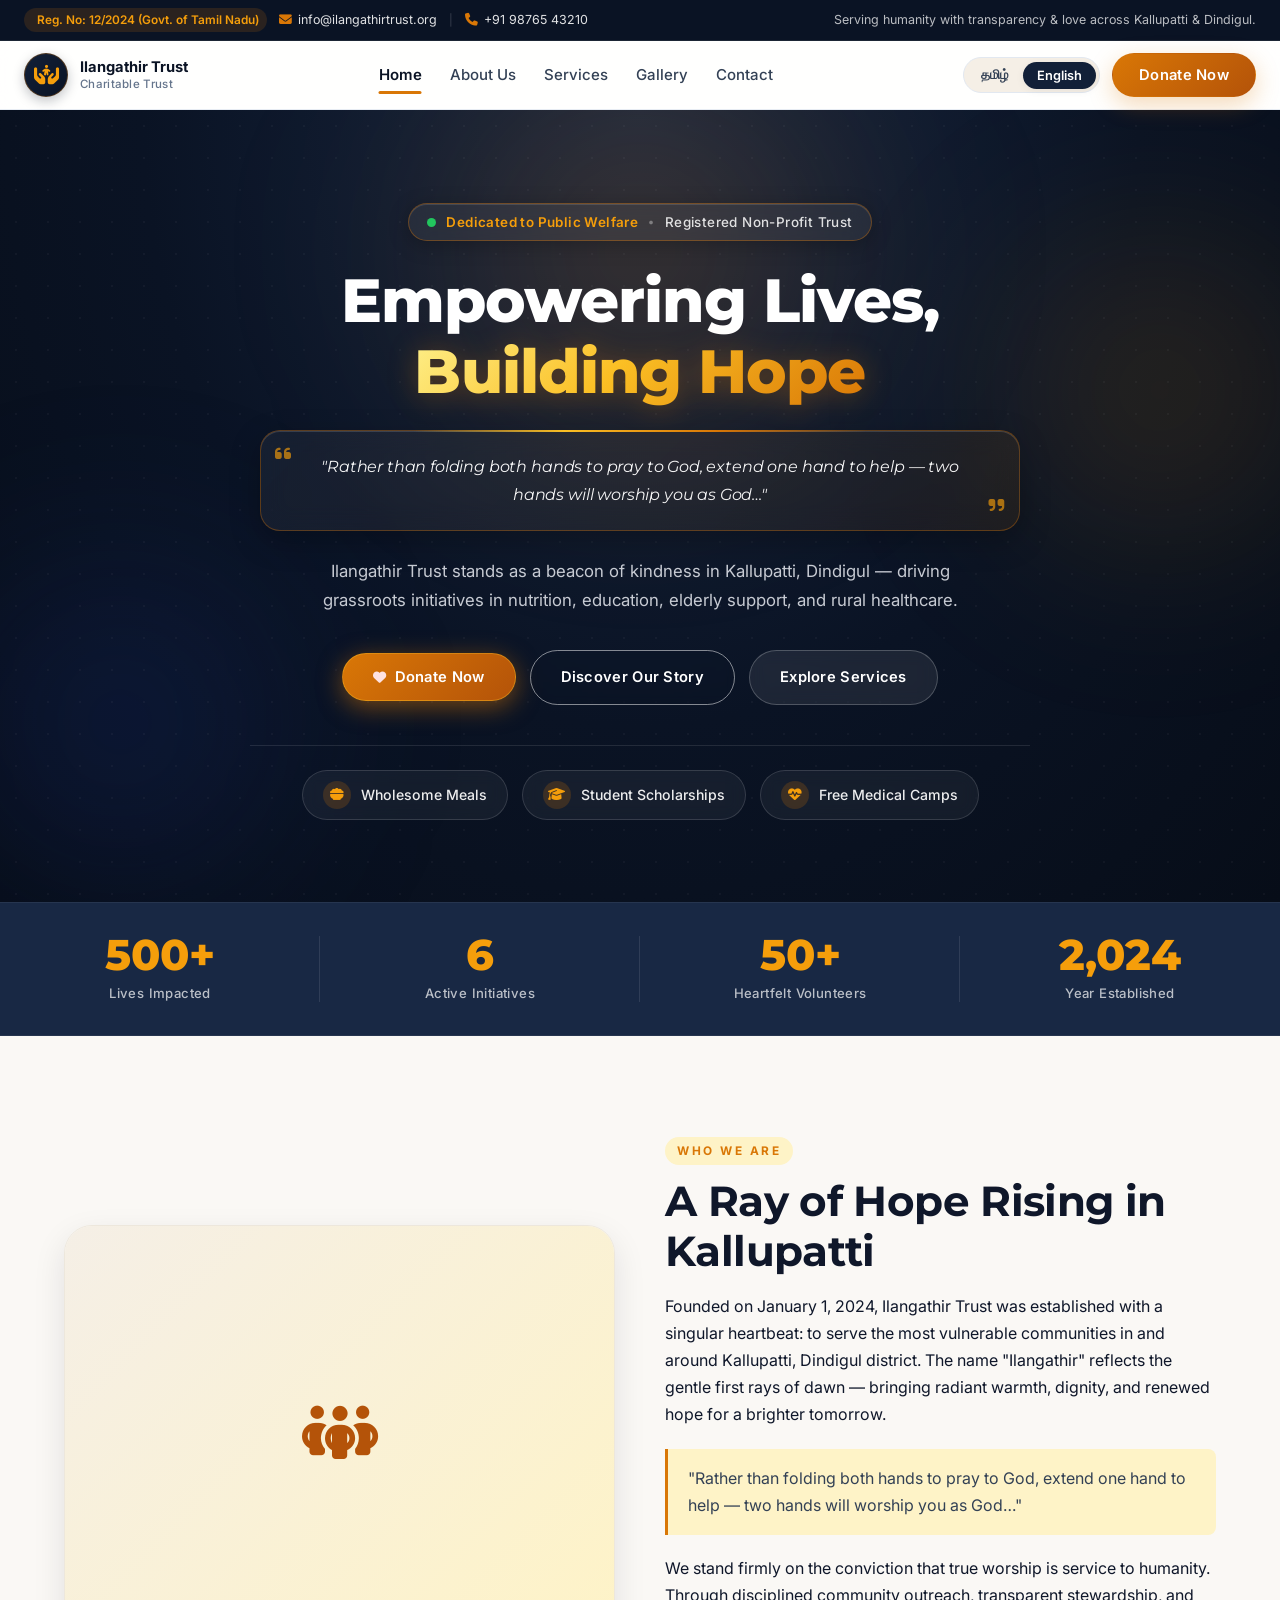
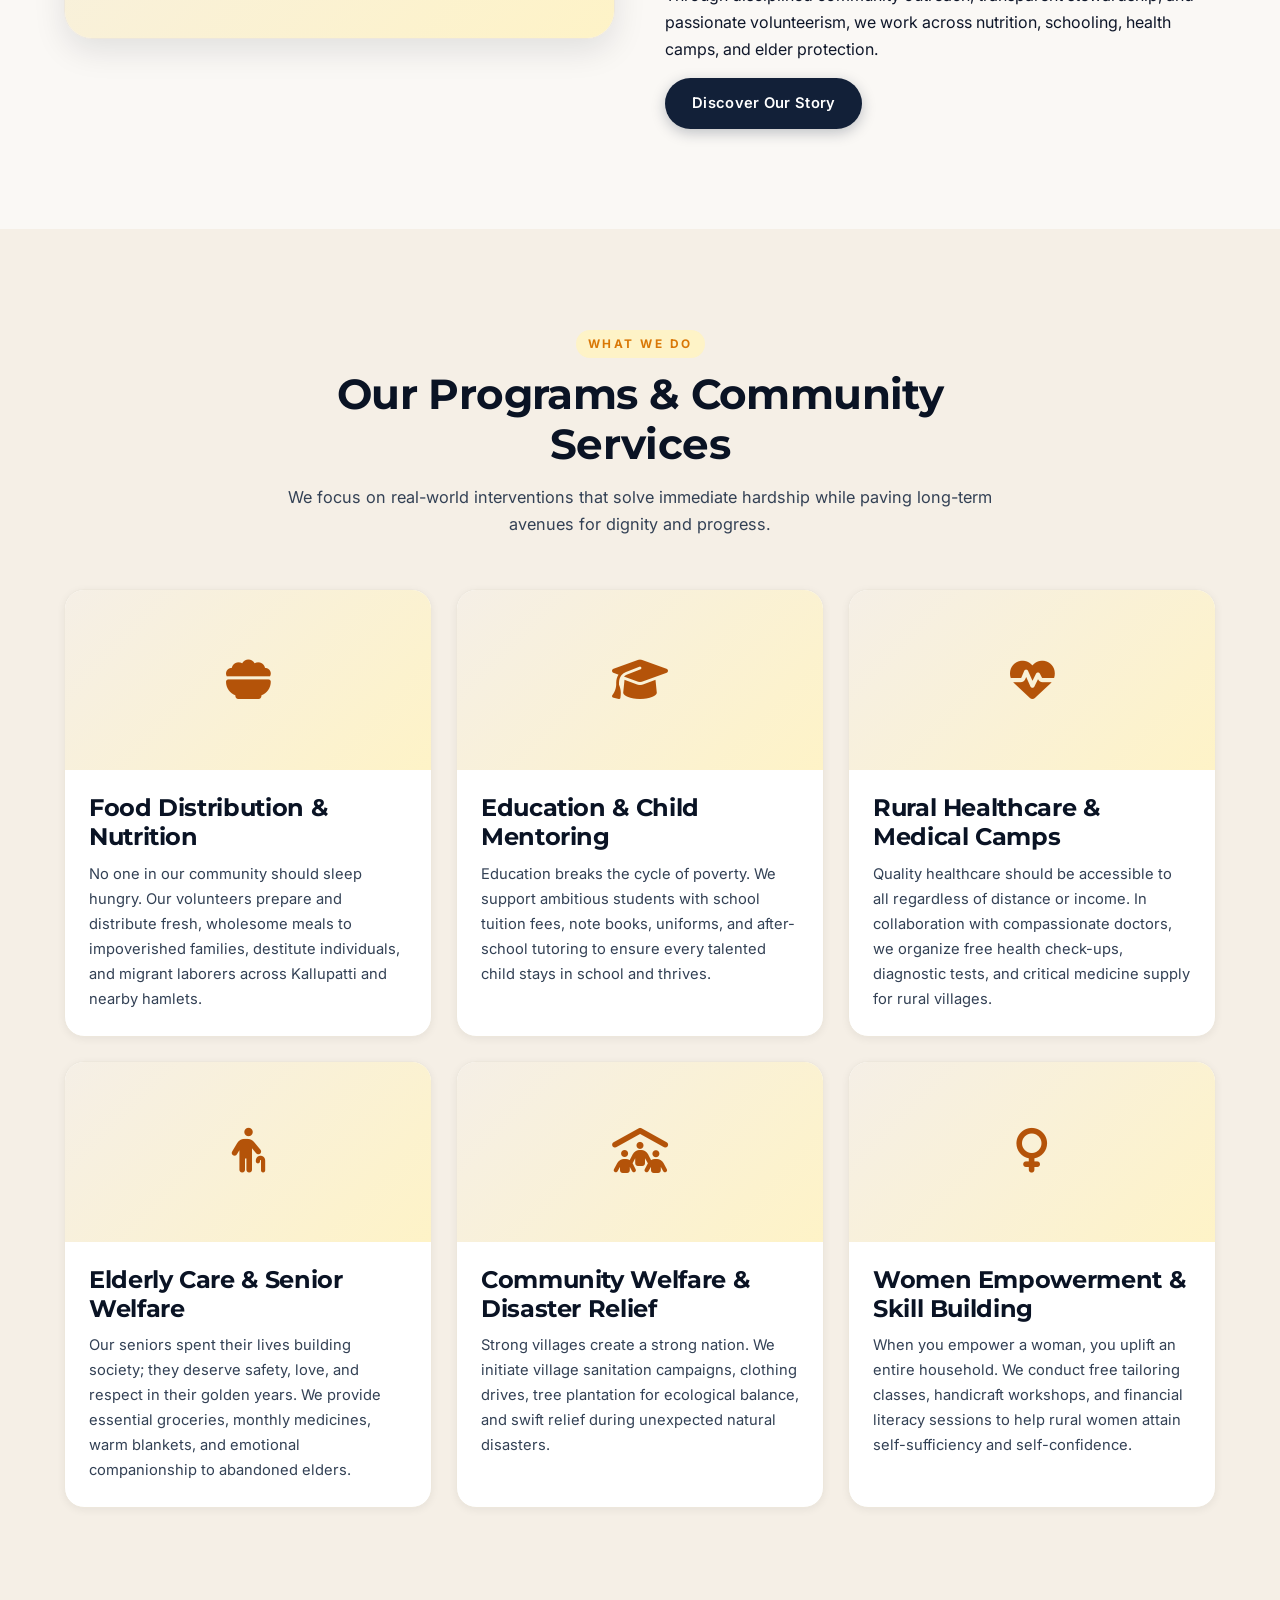
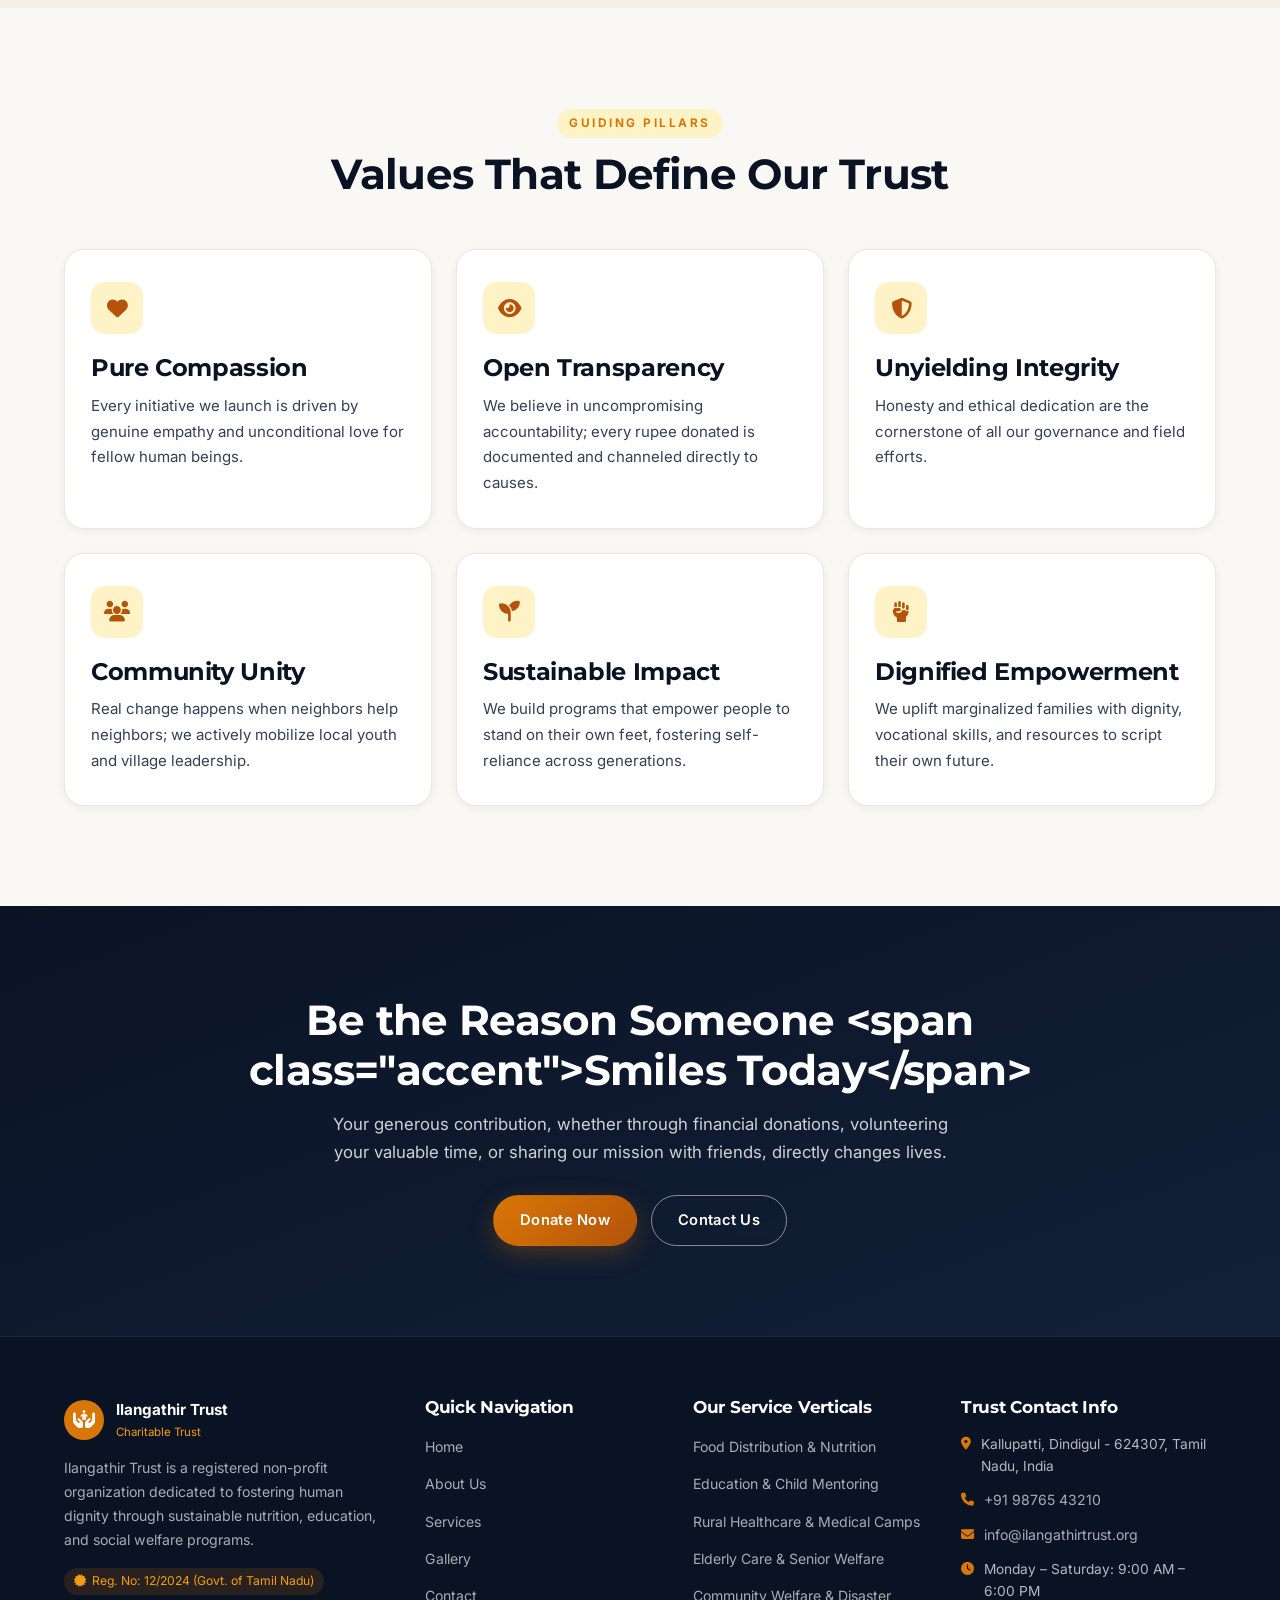
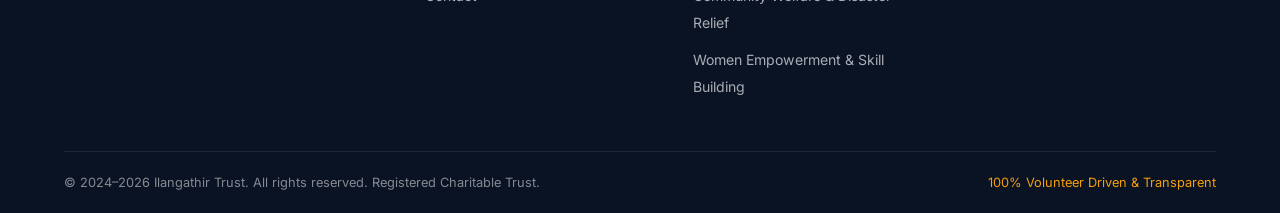
==== commit 490a3564: "Update" ====
--- a/index.html
+++ b/index.html
@@ -69,29 +69,69 @@
 
     <main>
         <!-- ════════ HERO ════════ -->
-        <section class="hero" aria-label="Hero">
+        <section class="hero hero-grand-center" aria-label="Hero">
             <div class="hero-bg" id="hero-bg">
+                <div class="hero-ambient-orb hero-orb-center"></div>
+                <div class="hero-ambient-orb hero-orb-left"></div>
+                <div class="hero-ambient-orb hero-orb-right"></div>
                 <div class="hero-pattern"></div>
-                <div class="hero-overlay"></div>
             </div>
                                     
-            <div class="hero-inner">
-                <div class="hero-text">
-                    <h1 data-i18n="hero_title" data-i18n-html>Empowering Lives,<br><span class="accent">Building Hope</span></h1>
-                    <p class="hero-tagline" data-i18n="about_highlight">"Rather than folding both hands to pray to God, extend one hand to help — two hands will worship you as God…"</p>
-                    <p class="hero-subtitle" data-i18n="hero_subtitle">Ilangathir Trust is dedicated to uplifting communities in Kallupatti, Dindigul through compassion, education, and sustainable welfare programs.</p>
-                    <div class="hero-actions">
-                        <a href="about.html" class="btn btn-amber" data-i18n="btn_learn_more">Learn More</a>
-                        <a href="services.html" class="btn btn-outline" data-i18n="btn_our_services">Our Services</a>
-                    </div>
-                </div>
-
-                <div class="hero-visual">
-                    <div class="hero-image-wrapper">
-                        <div class="placeholder">
-                            <i class="fa-solid fa-hands-holding-child"></i>
-                        </div>
-                    </div>
+            <div class="hero-center-container container">
+                <!-- Top Trust Pill Badge -->
+                <div class="hero-trust-badge reveal">
+                    <span class="trust-badge-dot"></span>
+                    <span data-i18n="hero_badge">Dedicated to Public Welfare</span>
+                    <span class="trust-badge-divider">•</span>
+                    <span class="trust-badge-sub" data-i18n="reg_badge_text">Registered Non-Profit Trust</span>
+                </div>
+
+                <!-- Grand Title -->
+                <h1 class="hero-grand-title reveal" data-i18n="hero_title" data-i18n-html>
+                    Empowering Lives,<br><span class="accent">Building Hope</span>
+                </h1>
+
+                <!-- Illuminated Sacred Quote Card -->
+                <div class="hero-quote-card reveal">
+                    <i class="fa-solid fa-quote-left quote-mark quote-left"></i>
+                    <p class="hero-quote-text" data-i18n="hero_quote">
+                        "Rather than folding both hands to pray to God, extend one hand to help — two hands will worship you as God…"
+                    </p>
+                    <i class="fa-solid fa-quote-right quote-mark quote-right"></i>
+                </div>
+
+                <!-- Subtitle -->
+                <p class="hero-grand-subtitle reveal" data-i18n="hero_subtitle">
+                    Ilangathir Trust stands as a beacon of kindness in Kallupatti, Dindigul — driving grassroots initiatives in nutrition, education, elderly support, and rural healthcare.
+                </p>
+
+                <!-- Action CTA Buttons -->
+                <div class="hero-grand-actions reveal">
+                    <button type="button" class="btn btn-amber btn-lg btn-hero-donate" onclick="openDonationModal()">
+                        <i class="fa-solid fa-heart pulse-heart"></i> <span data-i18n="btn_donate">Donate Now</span>
+                    </button>
+                    <a href="about.html" class="btn btn-outline btn-lg" data-i18n="btn_learn_more">
+                        <i class="fa-solid fa-compass"></i> Discover Our Story
+                    </a>
+                    <a href="services.html" class="btn btn-ghost btn-lg" data-i18n="btn_our_services">
+                        <i class="fa-solid fa-hand-holding-heart"></i> Explore Services
+                    </a>
+                </div>
+
+                <!-- Key Impact Feature Badges (Pill Strip) -->
+                <div class="hero-impact-strip reveal">
+                    <a href="services.html" class="hero-impact-pill">
+                        <span class="pill-icon"><i class="fa-solid fa-bowl-food"></i></span>
+                        <span class="pill-text" data-i18n="hero_pill_food">Wholesome Meals</span>
+                    </a>
+                    <a href="services.html" class="hero-impact-pill">
+                        <span class="pill-icon"><i class="fa-solid fa-graduation-cap"></i></span>
+                        <span class="pill-text" data-i18n="hero_pill_edu">Student Scholarships</span>
+                    </a>
+                    <a href="services.html" class="hero-impact-pill">
+                        <span class="pill-icon"><i class="fa-solid fa-heart-pulse"></i></span>
+                        <span class="pill-text" data-i18n="hero_pill_health">Free Medical Camps</span>
+                    </a>
                 </div>
             </div>
         </section>
@@ -255,6 +295,7 @@
     <footer id="site-footer" class="footer"></footer>
 
     <!-- Scripts -->
+    <script src="config.js"></script>
     <script src="shared.js"></script>
     <script>
         document.addEventListener('DOMContentLoaded', () => {
--- a/styles.css
+++ b/styles.css
@@ -1,62 +1,83 @@
 /* ============================================================
-   ILANGATHIR TRUST — Design System
-   Premium charitable trust website
+   ILANGATHIR TRUST — Design System & Stylesheet
+   Premium Charitable Trust Web Experience
+   Bilingual Layouts (Tamil & English), Ultra-Responsive (down to 300px),
+   Modern Glassmorphism & High-Contrast Typography
    ============================================================ */
 
 /* ---------- Google Fonts ---------- */
-@import url('https://fonts.googleapis.com/css2?family=Inter:wght@300;400;500;600;700;800&family=Montserrat:wght@400;500;600;700;800&family=Noto+Serif+Tamil:wght@300;400;600;700;900&family=Noto+Sans+Tamil:wght@300;400;500;600;700;900&display=swap');
+@import url('https://fonts.googleapis.com/css2?family=Inter:wght@300;400;500;600;700;800&family=Montserrat:wght@400;500;600;700;800;900&family=Noto+Serif+Tamil:wght@400;600;700;900&family=Noto+Sans+Tamil:wght@400;500;600;700;800&family=Outfit:wght@400;500;600;700;800&display=swap');
 
 /* ---------- Design Tokens ---------- */
 :root {
-    /* Brand palette */
-    --navy: #1a2744;
-    --navy-deep: #0f1a2e;
-    --navy-light: #2d4a7a;
-    --navy-muted: #3a5a8a;
-    --amber: #d4953a;
-    --amber-light: #e8b56e;
-    --amber-soft: #f5e6cc;
-    --amber-deep: #b87a28;
-
-    /* Neutrals */
-    --ivory: #faf9f6;
-    --warm-white: #fdfcfa;
-    --cream: #f5f3ef;
-    --slate: #4a5568;
-    --slate-light: #718096;
-    --slate-faint: #a0aec0;
-    --ink: #1a202c;
+    /* Brand Colors */
+    --navy-deep: #0a1324;
+    --navy: #122038;
+    --navy-light: #1e3357;
+    --navy-surface: #182844;
+    
+    /* Warm Saffron & Gold Accents */
+    --amber: #d97706;
+    --amber-light: #f59e0b;
+    --amber-soft: #fef3c7;
+    --amber-pale: #fffbeb;
+    --amber-deep: #b45309;
+    --amber-glow: rgba(217, 119, 6, 0.22);
+    
+    /* Life & Hope Emerald Accent */
+    --emerald: #059669;
+    --emerald-light: #10b981;
+    --emerald-soft: #d1fae5;
+
+    /* Neutrals & Surfaces */
+    --ivory: #faf8f5;
+    --warm-white: #ffffff;
+    --cream: #f5efe6;
+    --cream-dark: #ede5d8;
+    --slate: #334155;
+    --slate-light: #64748b;
+    --slate-faint: #94a3b8;
+    --ink: #0f172a;
     --border: #e2e8f0;
-    --border-light: #edf2f7;
+    --border-light: #f1f5f9;
+    --border-warm: #ede7dc;
+
+    /* Glassmorphic values */
+    --glass-bg: rgba(255, 255, 255, 0.88);
+    --glass-border: rgba(255, 255, 255, 0.4);
+    --glass-dark-bg: rgba(10, 19, 36, 0.88);
+    --glass-dark-border: rgba(255, 255, 255, 0.08);
 
     /* Shadows */
-    --shadow-xs: 0 1px 3px rgba(26, 39, 68, 0.04);
-    --shadow-sm: 0 2px 8px rgba(26, 39, 68, 0.06);
-    --shadow-md: 0 4px 12px rgba(26, 39, 68, 0.04);
-    --shadow-lg: 0 8px 24px rgba(26, 39, 68, 0.06);
-    --shadow-xl: 0 12px 36px rgba(26, 39, 68, 0.08);
-    --shadow-amber: 0 4px 12px rgba(212, 149, 58, 0.15);
+    --shadow-xs: 0 1px 2px rgba(10, 19, 36, 0.05);
+    --shadow-sm: 0 2px 8px rgba(10, 19, 36, 0.06);
+    --shadow-md: 0 6px 18px rgba(10, 19, 36, 0.08);
+    --shadow-lg: 0 12px 32px rgba(10, 19, 36, 0.1);
+    --shadow-xl: 0 20px 48px rgba(10, 19, 36, 0.14);
+    --shadow-amber: 0 8px 24px rgba(217, 119, 6, 0.28);
+    --shadow-glow: 0 0 30px rgba(217, 119, 6, 0.2);
 
     /* Radii */
+    --radius-xs: 4px;
     --radius-sm: 8px;
     --radius-md: 14px;
-    --radius-lg: 22px;
-    --radius-xl: 32px;
+    --radius-lg: 20px;
+    --radius-xl: 28px;
     --radius-full: 9999px;
 
     /* Transitions */
     --ease: cubic-bezier(0.25, 0.46, 0.45, 0.94);
     --ease-out: cubic-bezier(0.16, 1, 0.3, 1);
-    --transition: all 0.35s cubic-bezier(0.25, 0.46, 0.45, 0.94);
-    --transition-fast: all 0.2s ease;
-
-    /* Spacing */
-    --section-padding: clamp(60px, 10vw, 120px);
+    --transition: all 0.3s cubic-bezier(0.25, 0.46, 0.45, 0.94);
+    --transition-fast: all 0.18s ease;
+
+    /* Layout Constraints */
     --container-max: 1200px;
-    --container-wide: 1400px;
-}
-
-/* ---------- Reset ---------- */
+    --container-wide: 1360px;
+    --section-padding: clamp(50px, 8vw, 100px);
+}
+
+/* ---------- Global Reset & Safety ---------- */
 *,
 *::before,
 *::after {
@@ -67,127 +88,191 @@
 
 html {
     scroll-behavior: smooth;
-    scrollbar-width: thin;
-    scrollbar-color: rgba(212, 149, 58, 0.5) transparent;
+    width: 100%;
+    max-width: 100vw;
+    overflow-x: hidden;
     background: var(--ivory);
-}
-
-/* Custom scrollbar */
-::-webkit-scrollbar {
-    width: 6px;
-    height: 6px;
-    background: transparent;
-}
-
-::-webkit-scrollbar-track {
-    background: transparent;
-}
-
-::-webkit-scrollbar-thumb {
-    background: rgba(212, 149, 58, 0.45);
-    border-radius: 10px;
-}
-
-::-webkit-scrollbar-thumb:hover {
-    background: rgba(212, 149, 58, 0.8);
+    -webkit-text-size-adjust: 100%;
 }
 
 body {
-    font-family: 'Inter', 'Noto Sans Tamil', system-ui, -apple-system, sans-serif;
     background: var(--ivory);
     color: var(--ink);
-    line-height: 1.7;
+    width: 100%;
+    max-width: 100vw;
+    overflow-x: hidden;
     -webkit-font-smoothing: antialiased;
     -moz-osx-font-smoothing: grayscale;
-    /* Removed overflow-x: clip from body to ensure sticky navbar works on all mobile browsers */
-}
-
-/* ---------- Typography ---------- */
-h1,
-h2,
-h3,
-h4 {
-    font-family: 'Montserrat', 'Noto Sans Tamil', sans-serif;
-    font-weight: 600;
-    line-height: 1.2;
-    letter-spacing: -0.01em;
-    color: var(--ink);
-    word-break: keep-all;
-    overflow-wrap: break-word;
-}
-
-h1 {
-    font-size: clamp(2.4rem, 5.5vw, 3.8rem);
-}
-
-h2 {
-    font-size: clamp(1.9rem, 4vw, 2.8rem);
-}
-
-h3 {
-    font-size: clamp(1.3rem, 2.2vw, 1.6rem);
-}
-
-h4 {
-    font-size: 1.1rem;
-    font-family: 'Inter', 'Noto Sans Tamil', sans-serif;
-    font-weight: 600;
-    line-height: 1.4;
-}
-
-p {
-    color: var(--slate);
-    font-size: 1rem;
-    line-height: 1.8;
+    min-height: 100vh;
+    display: flex;
+    flex-direction: column;
+}
+
+main {
+    flex: 1;
+    width: 100%;
+    overflow-x: hidden;
+}
+
+img, video, iframe {
+    max-width: 100%;
+    height: auto;
+    display: block;
 }
 
 a {
     color: inherit;
     text-decoration: none;
-}
-
-/* Tamil text scaling */
+    transition: var(--transition-fast);
+}
+
+button {
+    font-family: inherit;
+    cursor: pointer;
+    border: none;
+    background: none;
+}
+
+/* Custom Scrollbar */
+::-webkit-scrollbar {
+    width: 7px;
+    height: 7px;
+}
+::-webkit-scrollbar-track {
+    background: var(--ivory);
+}
+::-webkit-scrollbar-thumb {
+    background: rgba(217, 119, 6, 0.4);
+    border-radius: var(--radius-full);
+}
+::-webkit-scrollbar-thumb:hover {
+    background: var(--amber);
+}
+
+/* ============================================================
+   BILINGUAL ENGINE — Language-Specific Sizing & Typography
+   Addresses user requirement: separate rules for Tamil and English
+   ============================================================ */
+
+/* Default / English Typography */
+html[lang="en"] body {
+    font-family: 'Inter', system-ui, -apple-system, sans-serif;
+    font-size: 1rem;
+    line-height: 1.7;
+}
+
+html[lang="en"] h1,
+html[lang="en"] h2,
+html[lang="en"] h3,
+html[lang="en"] h4 {
+    font-family: 'Montserrat', 'Inter', sans-serif;
+    letter-spacing: -0.015em;
+    line-height: 1.2;
+}
+
+html[lang="en"] h1 { font-size: clamp(2.2rem, 5.2vw, 3.6rem); }
+html[lang="en"] h2 { font-size: clamp(1.8rem, 3.8vw, 2.6rem); }
+html[lang="en"] h3 { font-size: clamp(1.2rem, 2.2vw, 1.5rem); }
+html[lang="en"] h4 { font-size: 1.05rem; }
+
+html[lang="en"] .hero-tagline,
+html[lang="en"] .hero-quote-text {
+    font-family: 'Montserrat', sans-serif;
+    font-style: italic;
+    letter-spacing: -0.01em;
+    line-height: 1.7;
+}
+
+html[lang="en"] .hero-grand-title {
+    font-size: clamp(2.3rem, 5.2vw, 3.8rem);
+    line-height: 1.16;
+}
+
+html[lang="en"] .btn {
+    letter-spacing: 0.3px;
+    font-size: 0.92rem;
+}
+
+/* Tamil Typography (Calibrated Proportions & Extra Breathing Room) */
 html[lang="ta"] body {
-    font-size: 0.95rem;
-}
+    font-family: 'Noto Sans Tamil', 'Inter', system-ui, sans-serif;
+    font-size: 0.96rem;
+    line-height: 1.82;
+}
+
+html[lang="ta"] h1,
+html[lang="ta"] h2,
+html[lang="ta"] h3,
+html[lang="ta"] h4 {
+    font-family: 'Noto Serif Tamil', 'Noto Sans Tamil', serif;
+    letter-spacing: 0;
+    line-height: 1.42; /* Essential for Tamil kombu, pulli, and vowel marks */
+    word-break: normal;
+}
+
+html[lang="ta"] h1 { font-size: clamp(1.85rem, 4.2vw, 3.0rem); line-height: 1.36; }
+html[lang="ta"] h2 { font-size: clamp(1.55rem, 3.2vw, 2.3rem); line-height: 1.4; }
+html[lang="ta"] h3 { font-size: clamp(1.15rem, 2.2vw, 1.42rem); line-height: 1.42; }
+html[lang="ta"] h4 { font-size: 1.02rem; line-height: 1.45; }
 
 html[lang="ta"] p {
     font-size: 0.95rem;
-    line-height: 1.7;
-}
-
-html[lang="ta"] h1 {
-    font-size: clamp(2rem, 4.5vw, 3.2rem);
-}
-
-html[lang="ta"] h2 {
-    font-size: clamp(1.6rem, 3.2vw, 2.4rem);
-}
-
-html[lang="ta"] h3 {
-    font-size: clamp(1.15rem, 2vw, 1.4rem);
-}
-
-html[lang="ta"] h4 {
-    font-size: 1rem;
+    line-height: 1.82;
+}
+
+html[lang="ta"] .hero-tagline,
+html[lang="ta"] .hero-quote-text,
+html[lang="ta"] .highlight {
+    font-family: 'Noto Serif Tamil', serif;
+    font-style: normal;
+    line-height: 1.78;
+    font-size: clamp(0.96rem, 1.8vw, 1.15rem);
+}
+
+html[lang="ta"] .hero-grand-title {
+    font-size: clamp(1.85rem, 4.2vw, 3.2rem);
+    line-height: 1.36;
+}
+
+html[lang="ta"] .section-label {
+    letter-spacing: 1.5px;
+    font-size: 0.78rem;
+    font-weight: 700;
 }
 
 html[lang="ta"] .nav-links a {
-    font-size: 0.9rem;
+    font-size: 0.92rem;
+    letter-spacing: 0;
 }
 
 html[lang="ta"] .btn {
     font-size: 0.9rem;
-}
-
-/* ---------- Utility ---------- */
+    padding: 11px 22px;
+    letter-spacing: 0;
+    line-height: 1.35;
+}
+
+html[lang="ta"] .stat-label {
+    font-size: 0.78rem;
+    line-height: 1.35;
+}
+
+html[lang="ta"] .service-card h3,
+html[lang="ta"] .card h3 {
+    font-size: 1.22rem;
+    line-height: 1.4;
+}
+
+/* ---------- Layout Containers ---------- */
 .container {
+    width: 100%;
     max-width: var(--container-max);
     margin: 0 auto;
     padding: 0 24px;
 }
 
 .container-wide {
+    width: 100%;
     max-width: var(--container-wide);
     margin: 0 auto;
     padding: 0 24px;
@@ -195,115 +280,129 @@
 
 .section {
     padding: var(--section-padding) 0;
+    position: relative;
 }
 
 .section-alt {
     padding: var(--section-padding) 0;
     background: var(--cream);
+    position: relative;
 }
 
 .section-dark {
     padding: var(--section-padding) 0;
     background: var(--navy-deep);
     color: #fff;
+    position: relative;
 }
 
 .section-header {
     text-align: center;
-    max-width: 700px;
-    margin: 0 auto 60px;
+    max-width: 720px;
+    margin: 0 auto 50px;
 }
 
 .section-label {
     text-transform: uppercase;
-    letter-spacing: 3px;
-    font-size: 0.72rem;
+    letter-spacing: 2.5px;
+    font-size: 0.74rem;
     font-weight: 700;
     color: var(--amber);
-    font-family: 'Inter', sans-serif;
+    display: inline-block;
+    margin-bottom: 12px;
+    padding: 4px 12px;
+    border-radius: var(--radius-full);
+    background: var(--amber-soft);
+}
+
+.section-dark .section-label {
+    background: rgba(217, 119, 6, 0.18);
+    color: var(--amber-light);
+}
+
+.section-header h2 {
+    color: var(--navy-deep);
     margin-bottom: 14px;
-    display: inline-block;
-}
-
-.section-header h2 {
-    margin-bottom: 16px;
-}
-
-.section-header p {
-    font-size: 1.05rem;
-    color: var(--slate-light);
 }
 
 .section-dark .section-header h2 {
     color: #fff;
 }
 
+.section-header p {
+    font-size: 1.02rem;
+    color: var(--slate);
+    line-height: 1.7;
+}
+
 .section-dark .section-header p {
-    color: rgba(255, 255, 255, 0.7);
-}
-
-.section-dark .section-label {
-    color: var(--amber-light);
-}
-
-/* ---------- Buttons ---------- */
+    color: rgba(255, 255, 255, 0.75);
+}
+
+/* ---------- Buttons & Interactive Badges ---------- */
 .btn {
     display: inline-flex;
     align-items: center;
     justify-content: center;
     gap: 8px;
-    padding: 13px 28px;
+    padding: 12px 26px;
     border-radius: var(--radius-full);
     font-weight: 600;
     font-size: 0.92rem;
-    letter-spacing: 0.3px;
     text-decoration: none;
     transition: var(--transition);
-    border: none;
+    border: 1px solid transparent;
     cursor: pointer;
     white-space: nowrap;
-    font-family: inherit;
     position: relative;
     overflow: hidden;
+}
+
+.btn i {
+    font-size: 0.9em;
 }
 
 .btn-primary {
     background: var(--navy);
     color: #fff;
-    box-shadow: 0 6px 20px rgba(26, 39, 68, 0.25);
+    box-shadow: 0 4px 14px rgba(18, 32, 56, 0.25);
 }
 
 .btn-primary:hover {
+    background: var(--navy-deep);
     transform: translateY(-2px);
-    box-shadow: 0 10px 30px rgba(26, 39, 68, 0.35);
+    box-shadow: 0 8px 24px rgba(18, 32, 56, 0.35);
 }
 
 .btn-amber {
-    background: var(--amber);
+    background: linear-gradient(135deg, var(--amber) 0%, var(--amber-deep) 100%);
     color: #fff;
     box-shadow: var(--shadow-amber);
 }
 
 .btn-amber:hover {
+    background: linear-gradient(135deg, var(--amber-light) 0%, var(--amber) 100%);
     transform: translateY(-2px);
-    box-shadow: 0 12px 30px rgba(212, 149, 58, 0.4);
+    box-shadow: 0 10px 28px rgba(217, 119, 6, 0.45);
 }
 
 .btn-outline {
     background: transparent;
     color: #fff;
-    border: 1.5px solid rgba(255, 255, 255, 0.4);
+    border: 1.5px solid rgba(255, 255, 255, 0.5);
+    backdrop-filter: blur(4px);
 }
 
 .btn-outline:hover {
     background: #fff;
     color: var(--navy-deep);
     border-color: #fff;
+    transform: translateY(-2px);
 }
 
 .btn-outline-dark {
     background: transparent;
-    color: var(--navy);
+    color: var(--navy-deep);
     border: 1.5px solid var(--border);
 }
 
@@ -313,138 +412,219 @@
     border-color: var(--navy);
 }
 
-/* ---------- Top Bar ---------- */
+.btn-full {
+    width: 100%;
+    text-align: center;
+}
+
+.btn-lg {
+    padding: 14px 30px;
+    font-size: 1.02rem;
+    font-weight: 600;
+}
+
+.btn-ghost {
+    background: rgba(255, 255, 255, 0.08);
+    color: #fff;
+    border: 1.5px solid rgba(255, 255, 255, 0.22);
+    backdrop-filter: blur(8px);
+}
+
+.btn-ghost:hover {
+    background: rgba(255, 255, 255, 0.18);
+    border-color: rgba(255, 255, 255, 0.45);
+    color: #fff;
+    transform: translateY(-2px);
+}
+
+.btn-hero-donate {
+    box-shadow: 0 6px 25px rgba(217, 119, 6, 0.5);
+    border: 1px solid rgba(251, 191, 36, 0.4);
+}
+
+.btn-hero-donate:hover {
+    box-shadow: 0 10px 35px rgba(217, 119, 6, 0.7);
+}
+
+/* Animations for Hero & Badges */
+@keyframes heartPulse {
+    0%, 100% { transform: scale(1); }
+    15% { transform: scale(1.28); }
+    30% { transform: scale(1.05); }
+    45% { transform: scale(1.22); }
+}
+
+.pulse-heart {
+    display: inline-block;
+    color: #fee2e2;
+    animation: heartPulse 1.8s ease-in-out infinite;
+}
+
+@keyframes badgeDotPulse {
+    0%, 100% {
+        transform: scale(1);
+        box-shadow: 0 0 0 0 rgba(34, 197, 94, 0.7);
+    }
+    50% {
+        transform: scale(1.15);
+        box-shadow: 0 0 0 6px rgba(34, 197, 94, 0);
+    }
+}
+
+/* ---------- Top Announcement Bar ---------- */
 #site-header {
     display: contents;
 }
 
 .top-bar {
     background: var(--navy-deep);
+    color: rgba(255, 255, 255, 0.85);
+    font-size: 0.8rem;
+    padding: 8px 0;
+    border-bottom: 1px solid rgba(255, 255, 255, 0.08);
+}
+
+.top-bar-inner {
+    display: flex;
+    align-items: center;
+    justify-content: space-between;
+    gap: 14px;
+}
+
+.top-contact-group {
+    display: flex;
+    align-items: center;
+    gap: 12px;
+    flex-wrap: wrap;
+}
+
+.top-link {
     color: rgba(255, 255, 255, 0.88);
-    font-size: 0.82rem;
-    padding: 10px 0;
-    position: relative;
-}
-
-.top-bar-inner {
-    width: 95vw;
-    max-width: 95vw;
-    margin: 0 auto;
-    padding: 0;
-    display: flex;
-    align-items: center;
-    justify-content: space-between;
+    display: inline-flex;
+    align-items: center;
+    gap: 6px;
+    font-size: 0.78rem;
+    transition: var(--transition-fast);
+}
+
+.top-link:hover {
+    color: var(--amber-light);
+}
+
+.top-link i {
+    color: var(--amber);
+    font-size: 0.8rem;
+}
+
+.top-sep {
+    color: rgba(255, 255, 255, 0.2);
+    font-size: 0.7rem;
+}
+
+.top-reg-badge {
+    display: inline-flex;
+    align-items: center;
+    gap: 5px;
+    font-size: 0.74rem;
+    font-weight: 600;
+    color: var(--amber-light);
+    background: rgba(217, 119, 6, 0.15);
+    padding: 2px 8px;
+    border-radius: var(--radius-full);
+}
+
+.top-bar-right {
+    display: flex;
+    align-items: center;
     gap: 16px;
-    flex-wrap: wrap;
-}
-
-.top-bar a {
-    color: rgba(255, 255, 255, 0.92);
-    text-decoration: none;
-    transition: color 0.2s;
-    white-space: nowrap;
-    font-size: 0.8rem;
-}
-
-.top-bar a:hover {
-    color: var(--amber);
-}
-
-.top-contact-group {
-    display: flex;
-    align-items: center;
-    gap: 10px;
-    flex-wrap: wrap;
-}
-
-.top-contact-group .sep {
-    opacity: 0.25;
-    font-size: 0.7rem;
-}
-
-.top-bar-right {
-    display: flex;
-    align-items: center;
-    gap: 16px;
-    flex: 1;
-    justify-content: flex-end;
-}
-
-.top-social a {
+}
+
+.top-announcement-text {
+    font-size: 0.78rem;
+    color: rgba(255, 255, 255, 0.72);
+}
+
+.top-social,
+.footer-social {
     display: inline-flex;
     align-items: center;
-    justify-content: center;
+    gap: 6px;
+}
+
+.social-icon-btn {
     width: 28px;
     height: 28px;
     border-radius: 50%;
-    border: 1px solid rgba(255, 255, 255, 0.18);
-    margin-left: 5px;
-    transition: var(--transition);
-    color: rgba(255, 255, 255, 0.9);
-    font-size: 0.82rem;
-}
-
-.top-social a:hover {
-    background: rgba(255, 255, 255, 0.14);
-    border-color: rgba(255, 255, 255, 0.35);
+    border: 1px solid rgba(255, 255, 255, 0.2);
+    display: inline-flex;
+    align-items: center;
+    justify-content: center;
+    color: rgba(255, 255, 255, 0.85);
+    font-size: 0.78rem;
+    transition: var(--transition-fast);
+}
+
+.social-icon-btn:hover {
+    background: var(--amber);
+    border-color: var(--amber);
     color: #fff;
-}
-
+    transform: translateY(-1px);
+}
+
+/* ---------- Primary Navbar ---------- */
 .navbar {
     position: sticky;
     top: 0;
     width: 100%;
     z-index: 1000;
-    background: rgba(255, 255, 255, 0.92);
-    backdrop-filter: blur(20px);
-    -webkit-backdrop-filter: blur(20px);
-    border-bottom: 1px solid var(--border-light);
-    transition: box-shadow 0.35s ease, background 0.35s ease;
+    background: var(--glass-bg);
+    backdrop-filter: blur(16px);
+    -webkit-backdrop-filter: blur(16px);
+    border-bottom: 1px solid rgba(226, 232, 240, 0.8);
+    transition: background 0.3s ease, box-shadow 0.3s ease, padding 0.3s ease;
 }
 
 .navbar.scrolled {
-    box-shadow: 0 4px 30px rgba(26, 39, 68, 0.06);
-    background: rgba(255, 255, 255, 0.97);
+    background: rgba(255, 255, 255, 0.98);
+    box-shadow: 0 4px 20px rgba(10, 19, 36, 0.08);
 }
 
 .nav-inner {
-    width: 95vw;
-    max-width: 95vw;
-    margin: 0 auto;
-    padding: 12px 0;
     display: flex;
     align-items: center;
     justify-content: space-between;
-    gap: 20px;
-}
-
+    gap: 16px;
+    padding: 12px 24px;
+}
+
+/* Logo Group */
 .logo-group {
     display: flex;
     align-items: center;
-    gap: 14px;
+    gap: 12px;
     text-decoration: none;
+    flex-shrink: 0;
 }
 
 .logo-ring {
-    width: 46px;
-    height: 46px;
+    width: 44px;
+    height: 44px;
     border-radius: 50%;
+    background: linear-gradient(135deg, var(--navy) 0%, var(--navy-deep) 100%);
     display: flex;
     align-items: center;
     justify-content: center;
-    background: var(--navy);
-    color: var(--amber);
-    font-size: 1.3rem;
-    box-shadow: 0 4px 14px rgba(26, 39, 68, 0.2);
+    color: var(--amber-light);
+    font-size: 1.25rem;
+    box-shadow: 0 4px 12px rgba(10, 19, 36, 0.25);
+    border: 1.5px solid rgba(217, 119, 6, 0.3);
     flex-shrink: 0;
-    overflow: hidden;
-}
-
-.logo-ring img {
-    width: 100%;
-    height: 100%;
-    object-fit: cover;
-    border-radius: 50%;
+    transition: var(--transition);
+}
+
+.logo-group:hover .logo-ring {
+    border-color: var(--amber);
+    transform: scale(1.04);
 }
 
 .logo-text {
@@ -453,121 +633,168 @@
 }
 
 .logo-text .name {
-    font-family: 'Montserrat', 'Noto Sans Tamil', sans-serif;
+    font-weight: 700;
+    font-size: 0.92rem;
+    color: var(--navy-deep);
+    line-height: 1.2;
+}
+
+.logo-text .sub {
+    font-size: 0.72rem;
     font-weight: 500;
-    font-size: 0.85rem;
-    color: var(--navy-deep);
-    letter-spacing: -0.01em;
-    line-height: 1.3;
-    margin-bottom: 3px;
-}
-
-.logo-text .sub {
-    font-family: 'Montserrat', 'Noto Sans Tamil', sans-serif;
+    color: var(--slate-light);
+    letter-spacing: 0.3px;
+    line-height: 1.2;
+    margin-top: 1px;
+}
+
+/* Desktop Nav Links */
+.nav-links {
+    display: flex;
+    align-items: center;
+    gap: 28px;
+}
+
+.nav-link-item {
+    font-size: 0.94rem;
     font-weight: 500;
-    font-size: 0.95rem;
-    color: var(--navy-deep);
-    letter-spacing: -0.01em;
-    line-height: 1.3;
-}
-
-.nav-links {
-    display: flex;
-    gap: 32px;
-    align-items: center;
-}
-
-.nav-links a {
-    text-decoration: none;
     color: var(--slate);
-    font-weight: 500;
-    font-size: 0.95rem;
-    letter-spacing: 0.3px;
     position: relative;
-    padding-bottom: 4px;
-    transition: color 0.25s;
-}
-
-.nav-links a::after {
+    padding: 6px 0;
+    transition: color 0.2s;
+}
+
+.nav-link-item::after {
     content: '';
     position: absolute;
     bottom: 0;
     left: 50%;
     width: 0;
-    height: 2px;
+    height: 2.5px;
     background: var(--amber);
-    border-radius: 2px;
-    transition: all 0.3s ease;
+    border-radius: var(--radius-full);
+    transition: all 0.25s ease;
     transform: translateX(-50%);
 }
 
-.nav-links a:hover,
-.nav-links a.active {
+.nav-link-item:hover,
+.nav-link-item.active {
     color: var(--navy-deep);
-}
-
-.nav-links a:hover::after,
-.nav-links a.active::after {
+    font-weight: 600;
+}
+
+.nav-link-item:hover::after,
+.nav-link-item.active::after {
     width: 100%;
 }
 
+/* Nav CTA Controls */
 .nav-cta-group {
     display: flex;
     align-items: center;
-    gap: 16px;
-}
-
-/* Language toggle */
-.lang-toggle {
+    gap: 12px;
+}
+
+/* Segmented Language Toggle (Desktop & Drawer) */
+.lang-toggle-segmented {
     display: inline-flex;
-    gap: 3px;
+    align-items: center;
+    background: var(--cream);
+    padding: 3px;
+    border-radius: var(--radius-full);
     border: 1px solid var(--border);
-    border-radius: var(--radius-full);
-    padding: 3px;
-    background: var(--cream);
-}
-
-.lang-toggle button {
-    border: none;
-    background: transparent;
+}
+
+.lang-btn {
     padding: 6px 14px;
     border-radius: var(--radius-full);
-    cursor: pointer;
     font-size: 0.8rem;
     font-weight: 600;
-    color: var(--slate-light);
-    transition: var(--transition);
-    font-family: inherit;
-}
-
-.lang-toggle button.active {
+    color: var(--slate);
+    transition: var(--transition-fast);
+    display: inline-flex;
+    align-items: center;
+    gap: 5px;
+}
+
+.lang-btn:hover {
+    color: var(--navy-deep);
+}
+
+.lang-btn.active {
     background: var(--navy);
     color: #fff;
-    box-shadow: 0 2px 8px rgba(26, 39, 68, 0.2);
-}
-
-/* Mobile menu button */
+    box-shadow: var(--shadow-sm);
+}
+
+.lang-btn .check-indicator {
+    display: none;
+    font-size: 0.7em;
+}
+
+.lang-btn.active .check-indicator {
+    display: inline-block;
+    color: var(--amber-light);
+}
+
+/* Mobile Nav Language Pill (Prominent on Mobile as requested) */
+.mobile-nav-lang-pill {
+    display: none; /* hidden on desktop */
+    align-items: center;
+    gap: 6px;
+    background: var(--amber-soft);
+    color: var(--amber-deep);
+    border: 1px solid rgba(217, 119, 6, 0.4);
+    padding: 5px 12px;
+    border-radius: var(--radius-full);
+    font-size: 0.82rem;
+    font-weight: 700;
+    transition: var(--transition-fast);
+    touch-action: manipulation;
+}
+
+.mobile-nav-lang-pill:hover,
+.mobile-nav-lang-pill:active {
+    background: var(--amber);
+    color: #fff;
+    border-color: var(--amber);
+}
+
+.mobile-nav-lang-pill .lang-pill-icon {
+    font-size: 0.9em;
+}
+
+/* Mobile Menu Hamburger Button */
 .mobile-menu-btn {
-    display: none;
-    background: none;
-    border: none;
-    font-size: 1.4rem;
+    display: none; /* hidden on desktop */
+    width: 38px;
+    height: 38px;
+    border-radius: var(--radius-sm);
     color: var(--navy-deep);
-    cursor: pointer;
-    padding: 4px;
-    line-height: 1;
-}
-
-/* Mobile drawer */
+    font-size: 1.35rem;
+    align-items: center;
+    justify-content: center;
+    transition: var(--transition-fast);
+}
+
+.mobile-menu-btn:hover {
+    background: var(--cream);
+}
+
+/* Helpers */
+.desktop-only { display: inline-flex; }
+.mobile-only { display: none; }
+
+/* ---------- Mobile Drawer ---------- */
 .mobile-drawer-overlay {
     position: fixed;
     inset: 0;
-    z-index: 1100;
-    background: rgba(26, 39, 68, 0.4);
-    backdrop-filter: blur(4px);
+    z-index: 1200;
+    background: rgba(10, 19, 36, 0.6);
+    backdrop-filter: blur(6px);
     opacity: 0;
     visibility: hidden;
-    transition: opacity 0.3s ease;
+    transition: opacity 0.3s ease, visibility 0.3s ease;
 }
 
 .mobile-drawer-overlay.open {
@@ -580,12 +807,12 @@
     right: 0;
     top: 0;
     bottom: 0;
-    width: min(340px, 85vw);
+    width: min(320px, 85vw);
     background: var(--warm-white);
-    padding: 80px 28px 28px;
-    box-shadow: -10px 0 40px rgba(26, 39, 68, 0.12);
+    padding: 24px 20px;
+    box-shadow: -8px 0 30px rgba(10, 19, 36, 0.15);
     transform: translateX(100%);
-    transition: transform 0.4s var(--ease);
+    transition: transform 0.35s var(--ease);
     display: flex;
     flex-direction: column;
     overflow-y: auto;
@@ -595,330 +822,479 @@
     transform: translateX(0);
 }
 
-.mobile-drawer .close-btn {
-    position: absolute;
-    top: 24px;
-    right: 28px;
-    background: none;
-    border: none;
-    font-size: 1.6rem;
+.drawer-header {
+    display: flex;
+    align-items: center;
+    justify-content: space-between;
+    padding-bottom: 16px;
+    border-bottom: 1px solid var(--border-light);
+    margin-bottom: 16px;
+}
+
+.drawer-brand {
+    display: flex;
+    align-items: center;
+    gap: 10px;
+}
+
+.drawer-brand .logo-ring.small {
+    width: 34px;
+    height: 34px;
+    font-size: 0.95rem;
+}
+
+.drawer-brand-text {
+    display: flex;
+    flex-direction: column;
+}
+
+.drawer-brand-text .d-name {
+    font-weight: 700;
+    font-size: 0.85rem;
     color: var(--navy-deep);
-    cursor: pointer;
+}
+
+.drawer-brand-text .d-sub {
+    font-size: 0.7rem;
+    color: var(--slate-light);
+}
+
+.close-btn {
+    width: 34px;
+    height: 34px;
+    border-radius: 50%;
+    background: var(--cream);
+    color: var(--navy-deep);
+    font-size: 1.1rem;
+    display: flex;
+    align-items: center;
+    justify-content: center;
+    transition: var(--transition-fast);
+}
+
+.close-btn:hover {
+    background: var(--amber-soft);
+    color: var(--amber-deep);
+}
+
+.drawer-lang-section {
+    padding: 12px 0 16px;
+    border-bottom: 1px solid var(--border-light);
+    margin-bottom: 14px;
+}
+
+.drawer-section-title {
+    display: block;
+    font-size: 0.76rem;
+    font-weight: 700;
+    text-transform: uppercase;
+    color: var(--slate-light);
+    margin-bottom: 8px;
+    letter-spacing: 0.5px;
+}
+
+.drawer-lang-toggle {
+    width: 100%;
+    display: grid;
+    grid-template-columns: 1fr 1fr;
+    gap: 4px;
+}
+
+.drawer-lang-toggle .lang-btn {
+    width: 100%;
+    justify-content: center;
     padding: 8px;
 }
 
-.mobile-drawer a.menu-link {
-    display: block;
-    padding: 16px 0;
-    color: var(--ink);
-    text-decoration: none;
+.drawer-menu-links {
+    display: flex;
+    flex-direction: column;
+    gap: 2px;
+}
+
+.drawer-menu-links .menu-link {
+    padding: 12px 14px;
+    border-radius: var(--radius-sm);
+    color: var(--slate);
     font-weight: 600;
-    font-size: 1.1rem;
-    border-bottom: 1px solid var(--border-light);
-    transition: color 0.2s;
-}
-
-.mobile-drawer a.menu-link:hover {
-    color: var(--amber);
-}
-
-.mobile-drawer .drawer-lang-toggle {
-    margin-top: 24px;
-    align-self: flex-start;
-}
-
-.mobile-drawer .drawer-cta {
+    font-size: 0.98rem;
+    transition: var(--transition-fast);
+    display: flex;
+    align-items: center;
+    justify-content: space-between;
+}
+
+.drawer-menu-links .menu-link:hover,
+.drawer-menu-links .menu-link.active {
+    background: var(--amber-soft);
+    color: var(--amber-deep);
+}
+
+.drawer-cta {
     margin-top: auto;
-    padding-top: 24px;
-}
-
-/* ---------- Hero ---------- */
+    padding-top: 20px;
+}
+
+.drawer-quick-contact {
+    margin-top: 14px;
+    text-align: center;
+}
+
+.drawer-call-btn {
+    font-size: 0.82rem;
+    font-weight: 600;
+    color: var(--slate-light);
+    display: inline-flex;
+    align-items: center;
+    gap: 6px;
+}
+
+.drawer-call-btn:hover {
+    color: var(--amber-deep);
+}
+
+/* ---------- Hero Section (Grand Prestigious Centered Layout) ---------- */
 .hero {
     position: relative;
+    background: radial-gradient(ellipse at 50% 0%, #172640 0%, var(--navy-deep) 55%, #070d18 100%);
+    color: #fff;
+    min-height: 88vh;
+    display: flex;
+    align-items: center;
+    justify-content: center;
     overflow: hidden;
-    min-height: 92vh;
-    display: flex;
-    align-items: center;
-    background: var(--navy-deep);
-}
-
-.hero::before { display: none; }
+    padding: 80px 20px 70px;
+}
+
+.hero-grand-center {
+    width: 100%;
+    position: relative;
+}
+
+/* Atmospheric Ambient Glowing Orbs */
+.hero-bg {
+    position: absolute;
+    inset: 0;
+    overflow: hidden;
+    pointer-events: none;
+    z-index: 1;
+}
+
+.hero-ambient-orb {
+    position: absolute;
+    border-radius: 50%;
+    filter: blur(80px);
+    pointer-events: none;
+}
+
+.hero-orb-center {
+    width: 680px;
+    height: 520px;
+    top: -120px;
+    left: 50%;
+    transform: translateX(-50%);
+    background: radial-gradient(circle, rgba(217, 119, 6, 0.22) 0%, rgba(217, 119, 6, 0.05) 50%, transparent 75%);
+}
+
+.hero-orb-left {
+    width: 480px;
+    height: 480px;
+    bottom: -60px;
+    left: -120px;
+    background: radial-gradient(circle, rgba(30, 64, 175, 0.22) 0%, transparent 70%);
+}
+
+.hero-orb-right {
+    width: 480px;
+    height: 480px;
+    top: 40px;
+    right: -120px;
+    background: radial-gradient(circle, rgba(245, 158, 11, 0.16) 0%, transparent 70%);
+}
 
 .hero-pattern {
     position: absolute;
     inset: 0;
-    opacity: 0.04;
+    opacity: 0.035;
     pointer-events: none;
-    background-image: radial-gradient(circle, #fff 1px, transparent 1px);
-    background-size: 40px 40px;
-}
-
-/* Floating decorative orbs */
-.hero-orb {
-    position: absolute;
-    border-radius: 50%;
-    pointer-events: none;
-    animation: float-orb 8s ease-in-out infinite;
-}
-
-.hero-orb-1 {
-    width: 300px;
-    height: 300px;
-    top: -80px;
-    right: -60px;
-    background: radial-gradient(circle, rgba(212, 149, 58, 0.08) 0%, transparent 70%);
-    animation-delay: 0s;
-}
-
-.hero-orb-2 {
-    width: 200px;
-    height: 200px;
-    bottom: 10%;
-    left: 5%;
-    background: radial-gradient(circle, rgba(255, 255, 255, 0.06) 0%, transparent 70%);
-    animation-delay: -3s;
-}
-
-.hero-orb-3 {
-    width: 150px;
-    height: 150px;
-    top: 40%;
-    right: 20%;
-    background: radial-gradient(circle, rgba(212, 149, 58, 0.06) 0%, transparent 70%);
-    animation-delay: -5s;
-}
-
-@keyframes float-orb {
-
-    0%,
-    100% {
-        transform: translateY(0) scale(1);
-    }
-
-    50% {
-        transform: translateY(-20px) scale(1.05);
-    }
-}
-
-.hero-inner {
-    max-width: var(--container-wide);
-    margin: 0 auto;
-    padding: 40px 24px 60px;
-    display: grid;
-    grid-template-columns: 1.1fr 0.9fr;
-    gap: 60px;
-    align-items: center;
+    background-image: radial-gradient(circle, #ffffff 1px, transparent 1px);
+    background-size: 32px 32px;
+}
+
+/* Centered Container */
+.hero-center-container {
     position: relative;
     z-index: 2;
+    max-width: 900px;
+    margin: 0 auto;
+    display: flex;
+    flex-direction: column;
+    align-items: center;
+    text-align: center;
     width: 100%;
 }
 
-.hero-text h1 {
+/* Trust Pill Badge */
+.hero-trust-badge {
+    display: inline-flex;
+    align-items: center;
+    gap: 10px;
+    background: rgba(255, 255, 255, 0.06);
+    border: 1px solid rgba(217, 119, 6, 0.38);
+    box-shadow: 0 4px 20px rgba(0, 0, 0, 0.25), inset 0 1px 0 rgba(255, 255, 255, 0.12);
+    color: var(--amber-light);
+    padding: 7px 18px;
+    border-radius: var(--radius-full);
+    font-size: 0.84rem;
+    font-weight: 600;
+    margin-bottom: 24px;
+    letter-spacing: 0.4px;
+    backdrop-filter: blur(10px);
+    max-width: 100%;
+    flex-wrap: wrap;
+    justify-content: center;
+}
+
+.trust-badge-dot {
+    width: 9px;
+    height: 9px;
+    border-radius: 50%;
+    background: #22c55e;
+    display: inline-block;
+    animation: badgeDotPulse 2.2s infinite ease-in-out;
+}
+
+.trust-badge-divider {
+    color: rgba(255, 255, 255, 0.35);
+    font-size: 0.75rem;
+}
+
+.trust-badge-sub {
+    color: rgba(255, 255, 255, 0.85);
+    font-weight: 500;
+}
+
+/* Grand Hero Title */
+.hero-grand-title {
+    color: #ffffff;
+    font-weight: 800;
+    margin-bottom: 24px;
+    text-align: center;
+    letter-spacing: -0.02em;
+    line-height: 1.18;
+}
+
+.hero-grand-title .accent {
+    background: linear-gradient(135deg, #fef08a 0%, #fbbf24 45%, #d97706 100%);
+    -webkit-background-clip: text;
+    -webkit-text-fill-color: transparent;
+    filter: drop-shadow(0 2px 14px rgba(217, 119, 6, 0.35));
+}
+
+/* Illuminated Sacred Quote Card */
+.hero-quote-card {
+    position: relative;
+    max-width: 760px;
+    width: 100%;
+    margin: 0 auto 26px;
+    padding: 22px 34px;
+    background: linear-gradient(135deg, rgba(255, 255, 255, 0.05) 0%, rgba(217, 119, 6, 0.08) 100%);
+    border: 1px solid rgba(217, 119, 6, 0.35);
+    border-radius: var(--radius-lg);
+    backdrop-filter: blur(12px);
+    box-shadow: 0 10px 30px rgba(0, 0, 0, 0.25), inset 0 1px 0 rgba(255, 255, 255, 0.14);
+    transition: var(--transition);
+}
+
+.hero-quote-card::before {
+    content: '';
+    position: absolute;
+    top: -1px;
+    left: 20%;
+    right: 20%;
+    height: 1.5px;
+    background: linear-gradient(90deg, transparent, #fbbf24, #d97706, transparent);
+}
+
+.hero-quote-card:hover {
+    border-color: rgba(217, 119, 6, 0.55);
+    box-shadow: 0 14px 40px rgba(217, 119, 6, 0.15), inset 0 1px 0 rgba(255, 255, 255, 0.22);
+}
+
+.hero-quote-card .quote-mark {
+    color: var(--amber-light);
+    font-size: 1.15rem;
+    opacity: 0.65;
+    position: absolute;
+}
+
+.hero-quote-card .quote-left {
+    top: 14px;
+    left: 14px;
+}
+
+.hero-quote-card .quote-right {
+    bottom: 14px;
+    right: 14px;
+}
+
+.hero-quote-text {
+    color: rgba(255, 255, 255, 0.95);
+    margin: 0;
+    text-align: center;
+    padding: 0 14px;
+}
+
+/* Centered Subtitle */
+.hero-grand-subtitle {
+    max-width: 680px;
+    margin: 0 auto 34px;
+    color: rgba(240, 243, 249, 0.82);
+    font-size: 1.05rem;
+    line-height: 1.75;
+    text-align: center;
+}
+
+/* Grand Actions CTA Cluster */
+.hero-grand-actions {
+    display: flex;
+    align-items: center;
+    justify-content: center;
+    gap: 14px;
+    flex-wrap: wrap;
+    margin-bottom: 40px;
+    width: 100%;
+}
+
+/* Impact Feature Pill Strip */
+.hero-impact-strip {
+    display: flex;
+    align-items: center;
+    justify-content: center;
+    gap: 14px;
+    flex-wrap: wrap;
+    max-width: 780px;
+    margin: 0 auto;
+    padding-top: 24px;
+    border-top: 1px solid rgba(255, 255, 255, 0.1);
+    width: 100%;
+}
+
+.hero-impact-pill {
+    display: inline-flex;
+    align-items: center;
+    gap: 10px;
+    padding: 10px 20px;
+    border-radius: var(--radius-full);
+    background: rgba(255, 255, 255, 0.05);
+    border: 1px solid rgba(255, 255, 255, 0.14);
+    color: rgba(255, 255, 255, 0.92);
+    text-decoration: none;
+    font-size: 0.88rem;
+    font-weight: 500;
+    backdrop-filter: blur(8px);
+    transition: var(--transition);
+}
+
+.hero-impact-pill:hover {
+    background: rgba(217, 119, 6, 0.18);
+    border-color: rgba(217, 119, 6, 0.55);
     color: #fff;
-    line-height: 1.1;
-    text-shadow: 0 4px 30px rgba(0, 0, 0, 0.15);
-    margin-bottom: 20px;
-}
-
-.hero-text h1 .accent {
-    color: var(--amber);
-    font-style: italic;
-}
-
-.hero-tagline {
-    font-family: 'Montserrat', 'Noto Sans Tamil', sans-serif;
-    font-style: italic;
-    font-size: clamp(1.1rem, 2vw, 1.35rem);
-    color: rgba(255, 255, 255, 0.85);
-    margin-bottom: 12px;
-    line-height: 1.6;
-    max-width: 540px;
-}
-
-.hero-tagline-tamil {
-    font-family: 'Noto Serif Tamil', serif;
-    font-size: clamp(0.95rem, 1.6vw, 1.1rem);
-    color: rgba(255, 255, 255, 0.6);
-    margin-bottom: 28px;
-    line-height: 1.7;
-    max-width: 540px;
-}
-
-.hero-subtitle {
-    font-size: 1.05rem;
-    color: rgba(255, 255, 255, 0.75);
-    margin-bottom: 36px;
-    max-width: 480px;
-    line-height: 1.7;
-}
-
-.hero-actions {
-    display: flex;
-    gap: 16px;
-    flex-wrap: wrap;
-}
-
-.hero-visual {
-    position: relative;
-    display: flex;
+    transform: translateY(-3px);
+    box-shadow: 0 8px 24px rgba(217, 119, 6, 0.25);
+}
+
+.hero-impact-pill .pill-icon {
+    width: 28px;
+    height: 28px;
+    border-radius: 50%;
+    background: rgba(217, 119, 6, 0.2);
+    color: var(--amber-light);
+    display: flex;
+    align-items: center;
     justify-content: center;
-    align-items: center;
-}
-
-.hero-image-wrapper {
-    position: relative;
-    width: 100%;
-    max-width: 500px;
-    aspect-ratio: 4/3;
-    border-radius: var(--radius-lg);
-    overflow: hidden;
-    box-shadow: var(--shadow-xl);
-}
-
-.hero-image-wrapper img {
-    width: 100%;
-    height: 100%;
-    object-fit: cover;
-}
-
-.hero-image-wrapper .placeholder {
-    width: 100%;
-    height: 100%;
-    background: linear-gradient(135deg, rgba(255, 255, 255, 0.08) 0%, rgba(255, 255, 255, 0.02) 100%);
-    display: flex;
-    align-items: center;
-    justify-content: center;
-    color: rgba(255, 255, 255, 0.3);
-    font-size: 3rem;
-}
-
-/* Hero floating badge */
-.hero-badge {
-    position: absolute;
-    bottom: -20px;
-    left: -20px;
-    background: rgba(255, 255, 255, 0.95);
-    backdrop-filter: blur(10px);
-    border-radius: var(--radius-md);
-    padding: 16px 22px;
-    box-shadow: var(--shadow-lg);
-    display: flex;
-    align-items: center;
-    gap: 12px;
-    animation: float-badge 4s ease-in-out infinite;
-}
-
-.hero-badge-icon {
-    width: 44px;
-    height: 44px;
-    border-radius: 50%;
+    font-size: 0.85rem;
+    transition: var(--transition);
+}
+
+.hero-impact-pill:hover .pill-icon {
     background: var(--amber);
-    display: flex;
-    align-items: center;
-    justify-content: center;
     color: #fff;
-    font-size: 1.1rem;
-}
-
-.hero-badge-text .number {
-    font-weight: 800;
-    font-size: 1.4rem;
-    color: var(--navy-deep);
-    line-height: 1;
-}
-
-.hero-badge-text .desc {
-    font-size: 0.75rem;
-    color: var(--slate-light);
-    font-weight: 500;
-}
-
-@keyframes float-badge {
-
-    0%,
-    100% {
-        transform: translateY(0);
-    }
-
-    50% {
-        transform: translateY(-8px);
-    }
-}
-
-/* ---------- Stats bar ---------- */
+}
+
+/* ---------- Stats Bar ---------- */
 .stats-bar {
-    background: var(--navy-deep);
-    padding: 0;
-    position: relative;
-    z-index: 5;
+    background: var(--navy-surface);
+    border-top: 1px solid rgba(255, 255, 255, 0.06);
+    border-bottom: 1px solid rgba(255, 255, 255, 0.06);
 }
 
 .stats-bar-inner {
-    max-width: var(--container-wide);
-    margin: 0 auto;
     display: grid;
     grid-template-columns: repeat(4, 1fr);
 }
 
 .stat-item {
     text-align: center;
-    padding: 36px 20px;
+    padding: 30px 16px;
     position: relative;
-    transition: background 0.3s;
-}
-
-.stat-item:hover {
-    background: rgba(255, 255, 255, 0.04);
+    transition: background 0.2s;
 }
 
 .stat-item:not(:last-child)::after {
     content: '';
     position: absolute;
     right: 0;
-    top: 20%;
-    height: 60%;
+    top: 25%;
+    height: 50%;
     width: 1px;
     background: rgba(255, 255, 255, 0.1);
 }
 
 .stat-number {
     font-family: 'Montserrat', sans-serif;
-    font-size: clamp(2rem, 4vw, 2.8rem);
-    font-weight: 700;
-    color: var(--amber);
+    font-size: clamp(2rem, 3.8vw, 2.7rem);
+    font-weight: 800;
+    color: var(--amber-light);
     line-height: 1;
     margin-bottom: 6px;
 }
 
 .stat-label {
     font-size: 0.82rem;
-    color: rgba(255, 255, 255, 0.65);
+    color: rgba(255, 255, 255, 0.7);
     font-weight: 500;
-    letter-spacing: 0.5px;
-}
-
-/* ---------- Cards ---------- */
+    letter-spacing: 0.4px;
+}
+
+/* ---------- Cards & Grids ---------- */
+.features-grid,
+.services-grid {
+    display: grid;
+    grid-template-columns: repeat(3, 1fr);
+    gap: 24px;
+}
+
 .card {
-    background: #fff;
-    border-radius: var(--radius-md);
-    padding: 36px 30px;
+    background: var(--warm-white);
+    border-radius: var(--radius-lg);
+    padding: 32px 26px;
     box-shadow: var(--shadow-sm);
-    border: 1px solid var(--border-light);
+    border: 1px solid var(--border-warm);
     transition: var(--transition);
     position: relative;
-    overflow: hidden;
 }
 
 .card:hover {
     transform: translateY(-4px);
-    box-shadow: var(--shadow-lg);
-    border-color: transparent;
+    box-shadow: var(--shadow-md);
+    border-color: rgba(217, 119, 6, 0.35);
 }
 
 .card-icon {
-    width: 56px;
-    height: 56px;
-    border-radius: var(--radius-sm);
+    width: 52px;
+    height: 52px;
+    border-radius: var(--radius-md);
     background: var(--amber-soft);
     display: flex;
     align-items: center;
@@ -926,67 +1302,86 @@
     color: var(--amber-deep);
     font-size: 1.3rem;
     margin-bottom: 20px;
-    transition: var(--transition);
+    transition: var(--transition-fast);
 }
 
 .card:hover .card-icon {
     background: var(--amber);
     color: #fff;
-    transform: scale(1.05);
+    transform: scale(1.06);
 }
 
 .card h3 {
-    margin-bottom: 12px;
     color: var(--navy-deep);
+    margin-bottom: 10px;
 }
 
 .card p {
-    color: var(--slate-light);
-    font-size: 0.95rem;
+    color: var(--slate);
+    font-size: 0.94rem;
     line-height: 1.7;
 }
 
-/* Image card variant */
-.card-image {
-    padding: 0;
+/* Service Card Variant */
+.service-card {
+    background: var(--warm-white);
+    border-radius: var(--radius-lg);
     overflow: hidden;
-}
-
-.card-image .card-img {
+    box-shadow: var(--shadow-sm);
+    border: 1px solid var(--border-warm);
+    transition: var(--transition);
+    display: flex;
+    flex-direction: column;
+}
+
+.service-card:hover {
+    transform: translateY(-5px);
+    box-shadow: var(--shadow-lg);
+    border-color: rgba(217, 119, 6, 0.35);
+}
+
+.service-img-placeholder {
     width: 100%;
-    height: 220px;
-    object-fit: cover;
-    transition: transform 0.5s var(--ease);
-}
-
-.card-image:hover .card-img {
-    transform: scale(1.05);
-}
-
-.card-image .card-body {
-    padding: 28px 26px;
-}
-
-/* ---------- About section ---------- */
+    height: 180px;
+    background: linear-gradient(135deg, var(--cream) 0%, var(--amber-soft) 100%);
+    display: flex;
+    align-items: center;
+    justify-content: center;
+    font-size: 2.8rem;
+    color: var(--amber-deep);
+}
+
+.service-body {
+    padding: 24px;
+    flex: 1;
+    display: flex;
+    flex-direction: column;
+}
+
+.service-body h3 {
+    color: var(--navy-deep);
+    margin-bottom: 10px;
+}
+
+.service-body p {
+    color: var(--slate);
+    font-size: 0.92rem;
+    line-height: 1.7;
+}
+
+/* ---------- About Overview & Story ---------- */
 .about-grid {
     display: grid;
     grid-template-columns: 1fr 1fr;
-    gap: 60px;
+    gap: 50px;
     align-items: center;
 }
 
 .about-image {
-    border-radius: var(--radius-lg);
+    border-radius: var(--radius-xl);
     overflow: hidden;
     box-shadow: var(--shadow-lg);
-    position: relative;
-}
-
-.about-image img {
-    width: 100%;
-    height: 100%;
-    object-fit: cover;
-    display: block;
+    border: 1px solid var(--border-warm);
 }
 
 .about-image .placeholder-img {
@@ -997,103 +1392,80 @@
     align-items: center;
     justify-content: center;
     color: var(--amber-deep);
-    font-size: 3.5rem;
-}
-
-.about-content .section-label {
-    text-align: left;
+    font-size: 3.8rem;
 }
 
 .about-content h2 {
-    margin-bottom: 20px;
+    margin-bottom: 16px;
 }
 
 .about-content p {
-    margin-bottom: 16px;
+    margin-bottom: 14px;
 }
 
 .about-content .highlight {
     background: var(--amber-soft);
-    border-left: 3px solid var(--amber);
-    padding: 18px 22px;
+    border-left: 3.5px solid var(--amber);
+    padding: 16px 20px;
     border-radius: 0 var(--radius-sm) var(--radius-sm) 0;
-    margin: 24px 0;
-    font-style: italic;
+    margin: 20px 0;
     color: var(--slate);
 }
 
-/* ---------- Values / Features grid ---------- */
-.features-grid {
+/* ---------- Vision & Mission Grid ---------- */
+.vm-grid {
     display: grid;
-    grid-template-columns: repeat(3, 1fr);
+    grid-template-columns: 1fr 1fr;
     gap: 28px;
 }
 
-/* ---------- Services ---------- */
-.services-grid {
-    display: grid;
-    grid-template-columns: repeat(3, 1fr);
-    gap: 28px;
-}
-
-.service-card {
-    background: #fff;
+.vm-card {
+    background: var(--warm-white);
+    border-radius: var(--radius-xl);
+    padding: 36px 30px;
+    box-shadow: var(--shadow-sm);
+    border: 1px solid var(--border-warm);
+    position: relative;
+    overflow: hidden;
+}
+
+.vm-card::before {
+    content: '';
+    position: absolute;
+    top: 0;
+    left: 0;
+    right: 0;
+    height: 4px;
+    background: linear-gradient(90deg, var(--amber) 0%, var(--amber-light) 100%);
+}
+
+.vm-card .vm-icon {
+    width: 56px;
+    height: 56px;
     border-radius: var(--radius-md);
-    overflow: hidden;
-    box-shadow: var(--shadow-sm);
-    border: 1px solid var(--border-light);
-    transition: var(--transition);
-}
-
-.service-card:hover {
-    transform: translateY(-6px);
-    box-shadow: var(--shadow-lg);
-    border-color: transparent;
-}
-
-.service-card .service-img {
-    width: 100%;
-    height: 200px;
-    object-fit: cover;
-    transition: transform 0.5s var(--ease);
-}
-
-.service-card:hover .service-img {
-    transform: scale(1.05);
-}
-
-.service-img-placeholder {
-    width: 100%;
-    height: 200px;
-    background: var(--cream);
+    background: var(--amber-soft);
+    color: var(--amber-deep);
     display: flex;
     align-items: center;
     justify-content: center;
-    font-size: 2.5rem;
-    color: var(--amber-deep);
-    overflow: hidden;
-}
-
-.service-card .service-body {
-    padding: 26px;
-}
-
-.service-card h3 {
+    font-size: 1.4rem;
+    margin-bottom: 20px;
+}
+
+.vm-card h3 {
     color: var(--navy-deep);
-    margin-bottom: 10px;
-    font-size: 1.2rem;
-}
-
-.service-card p {
-    font-size: 0.92rem;
-    line-height: 1.7;
-    color: var(--slate-light);
-}
-
-/* ---------- Timeline ---------- */
+    margin-bottom: 12px;
+}
+
+.vm-card p {
+    color: var(--slate);
+    line-height: 1.8;
+}
+
+/* ---------- Timeline / Milestones ---------- */
 .timeline {
     position: relative;
-    max-width: 700px;
+    max-width: 720px;
     margin: 0 auto;
     padding: 20px 0;
 }
@@ -1105,14 +1477,14 @@
     top: 0;
     bottom: 0;
     width: 2px;
-    background: var(--border);
+    background: var(--border-warm);
     transform: translateX(-50%);
 }
 
 .timeline-item {
     display: flex;
     align-items: flex-start;
-    margin-bottom: 40px;
+    margin-bottom: 36px;
     position: relative;
 }
 
@@ -1130,36 +1502,34 @@
     box-shadow: 0 0 0 3px var(--amber-soft);
     position: absolute;
     left: 50%;
+    top: 16px;
     transform: translateX(-50%);
     z-index: 2;
-    flex-shrink: 0;
 }
 
 .timeline-content {
-    width: 42%;
-    background: #fff;
-    border-radius: var(--radius-md);
+    width: 44%;
+    background: var(--warm-white);
+    border-radius: var(--radius-lg);
     padding: 22px 24px;
     box-shadow: var(--shadow-sm);
-    border: 1px solid var(--border-light);
+    border: 1px solid var(--border-warm);
 }
 
 .timeline-item:nth-child(odd) .timeline-content {
-    margin-right: auto;
-    margin-left: 58%;
+    margin-left: 56%;
 }
 
 .timeline-item:nth-child(even) .timeline-content {
-    margin-left: auto;
-    margin-right: 58%;
+    margin-right: 56%;
 }
 
 .timeline-date {
     font-weight: 700;
     color: var(--amber-deep);
-    font-size: 0.85rem;
+    font-size: 0.82rem;
     letter-spacing: 0.5px;
-    margin-bottom: 6px;
+    margin-bottom: 4px;
 }
 
 .timeline-content h4 {
@@ -1169,65 +1539,76 @@
 
 .timeline-content p {
     font-size: 0.9rem;
-    color: var(--slate-light);
-}
-
-/* ---------- CTA Section ---------- */
-.cta-section {
-    background: var(--navy-deep);
-    padding: clamp(60px, 10vw, 100px) 0;
+    color: var(--slate);
+    line-height: 1.65;
+}
+
+/* ---------- Leadership Team ---------- */
+.team-grid {
+    display: grid;
+    grid-template-columns: repeat(auto-fit, minmax(240px, 1fr));
+    gap: 24px;
+}
+
+.team-card {
+    background: var(--warm-white);
+    border-radius: var(--radius-lg);
+    overflow: hidden;
+    box-shadow: var(--shadow-sm);
+    border: 1px solid var(--border-warm);
     text-align: center;
-    position: relative;
-    overflow: hidden;
-}
-
-.cta-section::before { display: none; }
-
-.cta-section h2 {
-    color: #fff;
-    margin-bottom: 16px;
-    position: relative;
-    z-index: 2;
-}
-
-.cta-section p {
-    color: rgba(255, 255, 255, 0.75);
-    font-size: 1.1rem;
-    max-width: 600px;
-    margin: 0 auto 32px;
-    position: relative;
-    z-index: 2;
-}
-
-.cta-actions {
-    display: flex;
-    gap: 16px;
+    transition: var(--transition);
+}
+
+.team-card:hover {
+    transform: translateY(-4px);
+    box-shadow: var(--shadow-md);
+}
+
+.team-avatar {
+    width: 100%;
+    height: 200px;
+    background: linear-gradient(135deg, var(--cream) 0%, var(--amber-soft) 100%);
+    display: flex;
+    align-items: center;
+    justify-content: center;
+    color: var(--amber-deep);
+    font-size: 3rem;
+}
+
+.team-info {
+    padding: 20px;
+}
+
+.team-info h4 {
+    color: var(--navy-deep);
+    margin-bottom: 4px;
+}
+
+.team-info p {
+    color: var(--amber-deep);
+    font-size: 0.85rem;
+    font-weight: 600;
+}
+
+/* ---------- Gallery & Filters ---------- */
+.gallery-filters {
+    display: flex;
+    gap: 8px;
     justify-content: center;
     flex-wrap: wrap;
-    position: relative;
-    z-index: 2;
-}
-
-/* ---------- Gallery ---------- */
-.gallery-filters {
-    display: flex;
-    gap: 10px;
-    justify-content: center;
-    flex-wrap: wrap;
-    margin-bottom: 40px;
+    margin-bottom: 36px;
 }
 
 .gallery-filter-btn {
-    padding: 8px 20px;
-    border: 1px solid var(--border);
+    padding: 8px 18px;
+    border: 1px solid var(--border-warm);
     border-radius: var(--radius-full);
-    background: #fff;
+    background: var(--warm-white);
     color: var(--slate);
-    font-size: 0.85rem;
-    font-weight: 500;
-    cursor: pointer;
-    transition: var(--transition);
-    font-family: inherit;
+    font-size: 0.86rem;
+    font-weight: 600;
+    transition: var(--transition-fast);
 }
 
 .gallery-filter-btn.active,
@@ -1244,34 +1625,44 @@
 }
 
 .gallery-item {
-    border-radius: var(--radius-md);
+    border-radius: var(--radius-lg);
     overflow: hidden;
     position: relative;
     cursor: pointer;
     aspect-ratio: 4/3;
     background: var(--cream);
-}
-
-.gallery-item img {
+    box-shadow: var(--shadow-sm);
+    border: 1px solid var(--border-warm);
+}
+
+.gallery-placeholder {
     width: 100%;
     height: 100%;
-    object-fit: cover;
-    transition: transform 0.5s var(--ease);
-}
-
-.gallery-item:hover img {
-    transform: scale(1.08);
+    display: flex;
+    flex-direction: column;
+    align-items: center;
+    justify-content: center;
+    gap: 10px;
+    color: var(--amber-deep);
+    font-size: 2.2rem;
+    background: linear-gradient(135deg, var(--cream) 0%, var(--amber-soft) 100%);
+}
+
+.gallery-placeholder span {
+    font-size: 0.85rem;
+    font-weight: 600;
+    color: var(--slate);
 }
 
 .gallery-item .gallery-overlay {
     position: absolute;
     inset: 0;
-    background: linear-gradient(to top, rgba(15, 26, 46, 0.7) 0%, transparent 60%);
+    background: linear-gradient(to top, rgba(10, 19, 36, 0.8) 0%, transparent 60%);
     opacity: 0;
     transition: opacity 0.3s;
     display: flex;
     align-items: flex-end;
-    padding: 20px;
+    padding: 18px;
 }
 
 .gallery-item:hover .gallery-overlay {
@@ -1281,7 +1672,7 @@
 .gallery-overlay span {
     color: #fff;
     font-weight: 600;
-    font-size: 0.9rem;
+    font-size: 0.92rem;
 }
 
 /* Lightbox */
@@ -1289,8 +1680,8 @@
     position: fixed;
     inset: 0;
     z-index: 2000;
-    background: rgba(15, 26, 46, 0.92);
-    backdrop-filter: blur(10px);
+    background: rgba(10, 19, 36, 0.94);
+    backdrop-filter: blur(12px);
     display: flex;
     align-items: center;
     justify-content: center;
@@ -1309,55 +1700,46 @@
     max-height: 85vh;
     border-radius: var(--radius-md);
     box-shadow: var(--shadow-xl);
-    transform: scale(0.9);
-    transition: transform 0.4s var(--ease-out);
-}
-
-.lightbox.open img {
-    transform: scale(1);
 }
 
 .lightbox-close {
     position: absolute;
-    top: 24px;
-    right: 28px;
-    background: none;
-    border: none;
+    top: 20px;
+    right: 24px;
     color: #fff;
     font-size: 2rem;
-    cursor: pointer;
     padding: 8px;
-    opacity: 0.7;
-    transition: opacity 0.2s;
+    opacity: 0.8;
 }
 
 .lightbox-close:hover {
     opacity: 1;
-}
-
-/* ---------- Contact ---------- */
+    color: var(--amber-light);
+}
+
+/* ---------- Contact & Forms ---------- */
 .contact-grid {
     display: grid;
     grid-template-columns: 1fr 1fr;
-    gap: 50px;
+    gap: 40px;
     align-items: start;
 }
 
 .contact-info-cards {
     display: flex;
     flex-direction: column;
-    gap: 20px;
+    gap: 16px;
 }
 
 .contact-card {
-    background: #fff;
-    border-radius: var(--radius-md);
-    padding: 24px;
+    background: var(--warm-white);
+    border-radius: var(--radius-lg);
+    padding: 22px;
     display: flex;
     gap: 16px;
     align-items: flex-start;
     box-shadow: var(--shadow-sm);
-    border: 1px solid var(--border-light);
+    border: 1px solid var(--border-warm);
     transition: var(--transition);
 }
 
@@ -1367,73 +1749,151 @@
 }
 
 .contact-card-icon {
-    width: 48px;
-    height: 48px;
-    border-radius: var(--radius-sm);
-    background: linear-gradient(135deg, var(--amber-soft), #fef3e0);
+    width: 44px;
+    height: 44px;
+    border-radius: var(--radius-md);
+    background: var(--amber-soft);
     display: flex;
     align-items: center;
     justify-content: center;
     color: var(--amber-deep);
-    font-size: 1.1rem;
+    font-size: 1.15rem;
     flex-shrink: 0;
 }
 
 .contact-card h4 {
     color: var(--navy-deep);
     margin-bottom: 4px;
-    font-size: 1rem;
 }
 
 .contact-card p {
-    font-size: 0.9rem;
-    color: var(--slate-light);
+    font-size: 0.92rem;
+    color: var(--slate);
     line-height: 1.6;
 }
 
 .contact-card a {
     color: var(--amber-deep);
-    font-weight: 500;
+    font-weight: 600;
 }
 
 .contact-card a:hover {
     color: var(--amber);
 }
 
-/* Contact form */
+/* Bank Details Card */
+.bank-details {
+    background: var(--warm-white);
+    border-radius: var(--radius-xl);
+    padding: 28px;
+    box-shadow: var(--shadow-sm);
+    border: 1.5px solid var(--amber-soft);
+    margin-top: 24px;
+}
+
+.bank-details h4 {
+    color: var(--navy-deep);
+    margin-bottom: 8px;
+    display: flex;
+    align-items: center;
+    gap: 10px;
+}
+
+.bank-subtitle-text {
+    font-size: 0.88rem;
+    color: var(--slate-light);
+    margin-bottom: 16px;
+}
+
+.bank-field {
+    display: flex;
+    justify-content: space-between;
+    align-items: center;
+    padding: 10px 0;
+    border-bottom: 1px solid var(--border-light);
+    font-size: 0.9rem;
+    gap: 12px;
+}
+
+.bank-field:last-child {
+    border-bottom: none;
+}
+
+.bank-field-label {
+    color: var(--slate-light);
+    font-weight: 600;
+    font-size: 0.78rem;
+    text-transform: uppercase;
+    letter-spacing: 0.5px;
+}
+
+.bank-field-value {
+    color: var(--ink);
+    font-weight: 600;
+    text-align: right;
+}
+
+.bank-field-value.highlight-acc {
+    color: var(--amber-deep);
+    font-family: 'Montserrat', monospace;
+    font-size: 0.98rem;
+    letter-spacing: 0.5px;
+}
+
+.btn-copy-upi {
+    background: var(--amber-soft);
+    color: var(--amber-deep);
+    border: 1px solid rgba(217, 119, 6, 0.3);
+    padding: 5px 12px;
+    border-radius: var(--radius-full);
+    font-size: 0.78rem;
+    font-weight: 700;
+    transition: var(--transition-fast);
+    display: inline-flex;
+    align-items: center;
+    gap: 5px;
+    margin-left: 8px;
+}
+
+.btn-copy-upi:hover {
+    background: var(--amber);
+    color: #fff;
+}
+
+/* Contact Form */
 .contact-form {
-    background: #fff;
-    border-radius: var(--radius-lg);
-    padding: 40px;
+    background: var(--warm-white);
+    border-radius: var(--radius-xl);
+    padding: 34px;
     box-shadow: var(--shadow-md);
-    border: 1px solid var(--border-light);
+    border: 1px solid var(--border-warm);
 }
 
 .contact-form h3 {
     color: var(--navy-deep);
-    margin-bottom: 24px;
+    margin-bottom: 20px;
 }
 
 .form-group {
-    margin-bottom: 20px;
+    margin-bottom: 18px;
 }
 
 .form-group label {
     display: block;
-    font-size: 0.85rem;
+    font-size: 0.84rem;
     font-weight: 600;
-    color: var(--slate);
-    margin-bottom: 8px;
+    color: var(--navy-deep);
+    margin-bottom: 6px;
 }
 
 .form-group input,
 .form-group textarea {
     width: 100%;
-    padding: 12px 16px;
+    padding: 12px 14px;
     border: 1px solid var(--border);
     border-radius: var(--radius-sm);
     font-family: inherit;
-    font-size: 0.95rem;
+    font-size: 0.92rem;
     color: var(--ink);
     background: var(--ivory);
     transition: border-color 0.2s, box-shadow 0.2s;
@@ -1443,443 +1903,90 @@
 .form-group input:focus,
 .form-group textarea:focus {
     border-color: var(--amber);
-    box-shadow: 0 0 0 3px rgba(212, 149, 58, 0.12);
+    box-shadow: 0 0 0 3px rgba(217, 119, 6, 0.15);
+    background: #fff;
 }
 
 .form-group textarea {
     resize: vertical;
-    min-height: 120px;
+    min-height: 110px;
 }
 
 .form-row {
     display: grid;
     grid-template-columns: 1fr 1fr;
-    gap: 16px;
-}
-
-/* Bank details */
-.bank-details {
-    background: #fff;
-    border-radius: var(--radius-md);
-    padding: 30px;
-    box-shadow: var(--shadow-sm);
-    border: 1px solid var(--border-light);
-    margin-top: 20px;
-}
-
-.bank-details h4 {
-    color: var(--navy-deep);
-    margin-bottom: 16px;
-    display: flex;
-    align-items: center;
-    gap: 10px;
-}
-
-.bank-field {
-    display: flex;
-    justify-content: space-between;
-    padding: 10px 0;
-    border-bottom: 1px solid var(--border-light);
-    font-size: 0.9rem;
-}
-
-.bank-field:last-child {
-    border-bottom: none;
-}
-
-.bank-field-label {
-    color: var(--slate-light);
-    font-weight: 500;
-    text-transform: uppercase;
-    font-size: 0.72rem;
-    letter-spacing: 1px;
-}
-
-.bank-field-value {
-    color: var(--ink);
-    font-weight: 600;
-    text-align: right;
-}
-
-/* Map */
+    gap: 14px;
+}
+
 .map-wrapper {
-    border-radius: var(--radius-lg);
+    border-radius: var(--radius-xl);
     overflow: hidden;
     box-shadow: var(--shadow-md);
+    border: 1px solid var(--border-warm);
     margin-top: 40px;
 }
 
 .map-wrapper iframe {
     width: 100%;
-    height: 350px;
+    height: 320px;
     border: none;
     display: block;
 }
 
-/* ---------- Footer ---------- */
-main {
-    overflow-x: hidden;
-}
-
-.footer {
-    background: var(--navy-deep);
-    color: rgba(255, 255, 255, 0.8);
-    padding: 60px 0 0;
-}
-
-.footer-grid {
-    display: grid;
-    grid-template-columns: 1.4fr 1fr 1fr 1fr;
-    gap: 40px;
-    padding-bottom: 40px;
-    border-bottom: 1px solid rgba(255, 255, 255, 0.1);
-}
-
-.footer-brand .footer-logo {
-    display: flex;
-    align-items: center;
-    gap: 12px;
-    margin-bottom: 16px;
-}
-
-.footer-brand .footer-logo-ring {
-    width: 42px;
-    height: 42px;
-    border-radius: 50%;
-    background: var(--amber);
-    display: flex;
-    align-items: center;
-    justify-content: center;
-    color: #fff;
-    font-size: 1rem;
-    overflow: hidden;
-}
-
-.footer-brand .footer-logo-ring img {
-    width: 100%;
-    height: 100%;
-    object-fit: cover;
-    border-radius: 50%;
-}
-
-.footer-logo-text {
-    display: flex;
-    flex-direction: column;
-}
-
-.footer-logo-text .name {
-    font-family: 'Montserrat', 'Noto Sans Tamil', sans-serif;
-    font-weight: 500;
-    font-size: 0.95rem;
-    color: #fff;
-    line-height: 1.3;
-    margin-bottom: 3px;
-}
-
-.footer-logo-text .sub {
-    font-family: 'Montserrat', 'Noto Sans Tamil', sans-serif;
-    font-weight: 500;
-    font-size: 1.1rem;
-    color: #fff;
-    line-height: 1.3;
-}
-
-.footer-brand p {
-    color: rgba(255, 255, 255, 0.6);
-    font-size: 0.9rem;
-    line-height: 1.7;
-    margin-bottom: 16px;
-}
-
-.footer-social {
-    display: flex;
-    gap: 10px;
-}
-
-.footer-social a {
-    width: 36px;
-    height: 36px;
-    border-radius: 50%;
-    border: 1px solid rgba(255, 255, 255, 0.15);
-    display: flex;
-    align-items: center;
-    justify-content: center;
-    color: rgba(255, 255, 255, 0.7);
-    transition: var(--transition);
-    font-size: 0.9rem;
-}
-
-.footer-social a:hover {
-    background: var(--amber);
-    border-color: var(--amber);
-    color: #fff;
-}
-
-.footer-col h4 {
-    color: #fff;
-    font-size: 1rem;
-    margin-bottom: 20px;
-    font-family: 'Inter', sans-serif;
-    font-weight: 600;
-}
-
-.footer-col ul {
-    list-style: none;
-}
-
-.footer-col li {
-    margin-bottom: 10px;
-}
-
-.footer-col a {
-    color: rgba(255, 255, 255, 0.6);
-    font-size: 0.9rem;
-    transition: color 0.2s;
-}
-
-.footer-col a:hover {
-    color: var(--amber);
-}
-
-.footer-col p {
-    color: rgba(255, 255, 255, 0.6);
-    font-size: 0.88rem;
-    line-height: 1.7;
-}
-
-.footer-col .footer-contact-item {
-    display: flex;
-    align-items: flex-start;
-    gap: 10px;
-    margin-bottom: 12px;
-}
-
-.footer-col .footer-contact-item i {
-    color: var(--amber);
-    margin-top: 4px;
-    font-size: 0.85rem;
-    flex-shrink: 0;
-}
-
-.footer-bottom {
-    padding: 20px 0;
-    text-align: center;
-    font-size: 0.82rem;
-    color: rgba(255, 255, 255, 0.4);
-}
-
-/* ---------- Vision/Mission cards ---------- */
-.vm-grid {
-    display: grid;
-    grid-template-columns: 1fr 1fr;
-    gap: 30px;
-}
-
-.vm-card {
-    background: #fff;
-    border-radius: var(--radius-lg);
-    padding: 40px;
-    box-shadow: var(--shadow-md);
-    border: 1px solid var(--border-light);
-    position: relative;
-    overflow: hidden;
-}
-
-.vm-card::before {
-    content: '';
-    position: absolute;
-    top: 0;
-    left: 0;
-    right: 0;
-    height: 4px;
-    background: var(--amber);
-}
-
-.vm-card .vm-icon {
-    width: 60px;
-    height: 60px;
-    border-radius: 50%;
-    background: linear-gradient(135deg, var(--amber-soft), #fef3e0);
-    display: flex;
-    align-items: center;
-    justify-content: center;
-    color: var(--amber-deep);
-    font-size: 1.4rem;
-    margin-bottom: 20px;
-}
-
-.vm-card h3 {
-    color: var(--navy-deep);
-    margin-bottom: 14px;
-}
-
-.vm-card p {
-    font-size: 0.95rem;
-    line-height: 1.8;
-}
-
-/* ---------- Team / People ---------- */
-.team-grid {
-    display: grid;
-    grid-template-columns: repeat(auto-fit, minmax(260px, 1fr));
-    gap: 28px;
-}
-
-.team-card {
-    background: #fff;
-    border-radius: var(--radius-md);
-    overflow: hidden;
-    box-shadow: var(--shadow-sm);
-    border: 1px solid var(--border-light);
-    text-align: center;
-    transition: var(--transition);
-}
-
-.team-card:hover {
-    transform: translateY(-4px);
-    box-shadow: var(--shadow-lg);
-}
-
-.team-avatar {
-    width: 100%;
-    height: 260px;
-    background: var(--cream);
-    display: flex;
-    align-items: center;
-    justify-content: center;
-    font-size: 3rem;
-    color: var(--amber-deep);
-    overflow: hidden;
-}
-
-.team-avatar img {
-    width: 100%;
-    height: 100%;
-    object-fit: cover;
-}
-
-.team-info {
-    padding: 22px;
-}
-
-.team-info h4 {
-    color: var(--navy-deep);
-    margin-bottom: 4px;
-}
-
-.team-info p {
-    color: var(--amber-deep);
-    font-size: 0.85rem;
-    font-weight: 500;
-}
-
-/* ---------- Scroll Animations ---------- */
-.reveal {
-    opacity: 0;
-    transform: translateY(30px);
-    transition: opacity 0.7s var(--ease), transform 0.7s var(--ease);
-}
-
-.reveal.visible {
-    opacity: 1;
-    transform: translateY(0);
-}
-
-.reveal-left {
-    opacity: 0;
-    transform: translateX(-40px);
-    transition: opacity 0.7s var(--ease), transform 0.7s var(--ease);
-}
-
-.reveal-left.visible {
-    opacity: 1;
-    transform: translateX(0);
-}
-
-.reveal-right {
-    opacity: 0;
-    transform: translateX(40px);
-    transition: opacity 0.7s var(--ease), transform 0.7s var(--ease);
-}
-
-.reveal-right.visible {
-    opacity: 1;
-    transform: translateX(0);
-}
-
-.reveal-scale {
-    opacity: 0;
-    transform: scale(0.92);
-    transition: opacity 0.7s var(--ease), transform 0.7s var(--ease);
-}
-
-.reveal-scale.visible {
-    opacity: 1;
-    transform: scale(1);
-}
-
-/* Stagger delay for children */
-.stagger>*:nth-child(1) {
-    transition-delay: 0s;
-}
-
-.stagger>*:nth-child(2) {
-    transition-delay: 0.1s;
-}
-
-.stagger>*:nth-child(3) {
-    transition-delay: 0.2s;
-}
-
-.stagger>*:nth-child(4) {
-    transition-delay: 0.3s;
-}
-
-.stagger>*:nth-child(5) {
-    transition-delay: 0.4s;
-}
-
-.stagger>*:nth-child(6) {
-    transition-delay: 0.5s;
-}
-
-/* ---------- Page banner (for subpages) ---------- */
-.page-banner {
-    background: var(--navy-deep);
-    padding: clamp(60px, 12vw, 120px) 0 clamp(40px, 8vw, 80px);
+/* ---------- Call To Action Section ---------- */
+.cta-section {
+    background: linear-gradient(160deg, var(--navy-deep) 0%, var(--navy) 100%);
+    padding: clamp(50px, 8vw, 90px) 0;
     text-align: center;
     position: relative;
     overflow: hidden;
-}
-
-.page-banner::before {
-    content: '';
-    position: absolute;
-    inset: 0;
-    background:
-        radial-gradient(circle at 50% 50%, rgba(212, 149, 58, 0.08) 0%, transparent 50%);
-    pointer-events: none;
-}
-
-.page-banner .hero-pattern {
-    position: absolute;
-    inset: 0;
-    opacity: 0.04;
-    pointer-events: none;
-    background-image: radial-gradient(circle, #fff 1px, transparent 1px);
-    background-size: 40px 40px;
+    color: #fff;
+}
+
+.cta-section h2 {
+    color: #fff;
+    margin-bottom: 14px;
+}
+
+.cta-section h2 .accent {
+    color: var(--amber-light);
+}
+
+.cta-section p {
+    color: rgba(255, 255, 255, 0.8);
+    font-size: 1.05rem;
+    max-width: 620px;
+    margin: 0 auto 28px;
+    line-height: 1.7;
+}
+
+.cta-actions {
+    display: flex;
+    gap: 14px;
+    justify-content: center;
+    flex-wrap: wrap;
+}
+
+/* ---------- Page Banner (Subpages) ---------- */
+.page-banner {
+    background: linear-gradient(170deg, var(--navy-deep) 0%, var(--navy) 100%);
+    padding: clamp(50px, 10vw, 90px) 0 clamp(36px, 6vw, 60px);
+    text-align: center;
+    position: relative;
+    overflow: hidden;
+    color: #fff;
 }
 
 .page-banner h1 {
     color: #fff;
-    margin-bottom: 12px;
+    margin-bottom: 10px;
     position: relative;
     z-index: 2;
 }
 
 .page-banner p {
-    color: rgba(255, 255, 255, 0.7);
-    font-size: 1.1rem;
+    color: rgba(255, 255, 255, 0.75);
+    font-size: 1.05rem;
     max-width: 600px;
     margin: 0 auto;
     position: relative;
@@ -1891,78 +1998,413 @@
     gap: 8px;
     justify-content: center;
     align-items: center;
-    margin-top: 20px;
+    margin-top: 18px;
+    font-size: 0.85rem;
     position: relative;
     z-index: 2;
-    font-size: 0.85rem;
 }
 
 .page-banner .breadcrumb a {
     color: rgba(255, 255, 255, 0.6);
+}
+
+.page-banner .breadcrumb a:hover {
+    color: var(--amber-light);
+}
+
+.page-banner .breadcrumb span {
+    color: rgba(255, 255, 255, 0.35);
+}
+
+.page-banner .breadcrumb .current {
+    color: var(--amber-light);
+    font-weight: 600;
+}
+
+/* ---------- Footer ---------- */
+.footer {
+    background: var(--navy-deep);
+    color: rgba(255, 255, 255, 0.78);
+    padding: 60px 0 0;
+    border-top: 1px solid rgba(255, 255, 255, 0.08);
+}
+
+.footer-grid {
+    display: grid;
+    grid-template-columns: 1.4fr 1fr 1fr 1.1fr;
+    gap: 36px;
+    padding-bottom: 40px;
+    border-bottom: 1px solid rgba(255, 255, 255, 0.08);
+}
+
+.footer-brand .footer-logo {
+    display: flex;
+    align-items: center;
+    gap: 12px;
+    margin-bottom: 14px;
+}
+
+.footer-logo-ring {
+    width: 40px;
+    height: 40px;
+    border-radius: 50%;
+    background: var(--amber);
+    display: flex;
+    align-items: center;
+    justify-content: center;
+    color: #fff;
+    font-size: 1.1rem;
+    flex-shrink: 0;
+}
+
+.footer-logo-text .name {
+    font-weight: 700;
+    font-size: 0.95rem;
+    color: #fff;
+}
+
+.footer-logo-text .sub {
+    font-size: 0.72rem;
+    color: var(--amber-light);
+}
+
+.footer-description {
+    font-size: 0.88rem;
+    color: rgba(255, 255, 255, 0.65);
+    line-height: 1.7;
+    margin-bottom: 14px;
+}
+
+.footer-reg {
+    font-size: 0.76rem;
+    color: var(--amber-light);
+    background: rgba(217, 119, 6, 0.14);
+    padding: 3px 10px;
+    border-radius: var(--radius-full);
+    display: inline-flex;
+    align-items: center;
+    gap: 6px;
+    margin-bottom: 16px;
+}
+
+.footer-col h4 {
+    color: #fff;
+    font-size: 0.98rem;
+    margin-bottom: 16px;
+    font-weight: 700;
+}
+
+.footer-col ul {
+    list-style: none;
+}
+
+.footer-col li {
+    margin-bottom: 10px;
+}
+
+.footer-col a {
+    color: rgba(255, 255, 255, 0.65);
+    font-size: 0.88rem;
     transition: color 0.2s;
 }
 
-.page-banner .breadcrumb a:hover {
+.footer-col a:hover {
+    color: var(--amber-light);
+}
+
+.footer-contact-item {
+    display: flex;
+    align-items: flex-start;
+    gap: 10px;
+    margin-bottom: 12px;
+}
+
+.footer-contact-item i {
     color: var(--amber);
-}
-
-.page-banner .breadcrumb span {
-    color: rgba(255, 255, 255, 0.4);
-}
-
-.page-banner .breadcrumb .current {
-    color: var(--amber);
-    font-weight: 500;
-}
-
-/* ---------- Responsive ---------- */
+    margin-top: 4px;
+    font-size: 0.82rem;
+    flex-shrink: 0;
+}
+
+.footer-contact-item p {
+    color: rgba(255, 255, 255, 0.7);
+    font-size: 0.86rem;
+    line-height: 1.6;
+    word-break: break-word;
+}
+
+.footer-bottom {
+    padding: 20px 0;
+}
+
+.footer-bottom-inner {
+    display: flex;
+    align-items: center;
+    justify-content: space-between;
+    gap: 16px;
+    font-size: 0.8rem;
+    color: rgba(255, 255, 255, 0.5);
+    flex-wrap: wrap;
+}
+
+.footer-volunteer-badge {
+    color: var(--amber-light);
+    display: inline-flex;
+    align-items: center;
+    gap: 6px;
+}
+
+/* ---------- Quick Donation Modal & Toast ---------- */
+.donation-modal-overlay {
+    position: fixed;
+    inset: 0;
+    z-index: 1500;
+    background: rgba(10, 19, 36, 0.75);
+    backdrop-filter: blur(8px);
+    display: flex;
+    align-items: center;
+    justify-content: center;
+    padding: 16px;
+    opacity: 0;
+    visibility: hidden;
+    transition: opacity 0.3s ease, visibility 0.3s ease;
+}
+
+.donation-modal-overlay.open {
+    opacity: 1;
+    visibility: visible;
+}
+
+.donation-modal {
+    background: var(--warm-white);
+    border-radius: var(--radius-xl);
+    width: 100%;
+    max-width: 520px;
+    padding: 32px 28px;
+    box-shadow: var(--shadow-xl);
+    position: relative;
+    border: 1px solid var(--border-warm);
+    max-height: 90vh;
+    overflow-y: auto;
+    transform: scale(0.95);
+    transition: transform 0.3s var(--ease-out);
+}
+
+.donation-modal-overlay.open .donation-modal {
+    transform: scale(1);
+}
+
+.modal-close-btn {
+    position: absolute;
+    top: 18px;
+    right: 20px;
+    width: 32px;
+    height: 32px;
+    border-radius: 50%;
+    background: var(--cream);
+    color: var(--navy-deep);
+    display: flex;
+    align-items: center;
+    justify-content: center;
+    font-size: 1rem;
+    transition: var(--transition-fast);
+}
+
+.modal-close-btn:hover {
+    background: var(--amber-soft);
+    color: var(--amber-deep);
+}
+
+.modal-header {
+    text-align: center;
+    margin-bottom: 20px;
+}
+
+.modal-heart-icon {
+    width: 54px;
+    height: 54px;
+    border-radius: 50%;
+    background: var(--amber-soft);
+    color: var(--amber-deep);
+    font-size: 1.5rem;
+    display: flex;
+    align-items: center;
+    justify-content: center;
+    margin: 0 auto 12px;
+}
+
+.modal-header h3 {
+    color: var(--navy-deep);
+    font-size: 1.35rem;
+    margin-bottom: 6px;
+}
+
+.modal-header p {
+    font-size: 0.88rem;
+    color: var(--slate);
+    line-height: 1.6;
+}
+
+.modal-bank-card {
+    background: var(--ivory);
+    border: 1.5px solid var(--border-warm);
+    border-radius: var(--radius-lg);
+    padding: 20px;
+    margin-bottom: 16px;
+}
+
+.bank-card-badge {
+    font-size: 0.78rem;
+    font-weight: 700;
+    color: var(--amber-deep);
+    text-transform: uppercase;
+    letter-spacing: 0.5px;
+    margin-bottom: 14px;
+    display: flex;
+    align-items: center;
+    gap: 8px;
+}
+
+.modal-bank-rows .bank-row {
+    display: flex;
+    justify-content: space-between;
+    align-items: center;
+    padding: 8px 0;
+    border-bottom: 1px solid var(--border-light);
+    font-size: 0.86rem;
+    gap: 10px;
+}
+
+.modal-bank-rows .bank-row:last-child {
+    border-bottom: none;
+}
+
+.bank-row .b-lbl {
+    color: var(--slate-light);
+    font-size: 0.78rem;
+    font-weight: 600;
+}
+
+.bank-row .b-val {
+    color: var(--navy-deep);
+    font-weight: 600;
+    text-align: right;
+    word-break: break-word;
+}
+
+.bank-row .b-val.highlight-num {
+    color: var(--amber-deep);
+    font-family: monospace;
+    font-size: 0.95rem;
+    letter-spacing: 0.5px;
+}
+
+.bank-row.upi-row {
+    background: #fff;
+    padding: 10px 12px;
+    border-radius: var(--radius-md);
+    border: 1px dashed var(--amber);
+    margin-top: 10px;
+}
+
+.upi-val-group {
+    display: flex;
+    align-items: center;
+    gap: 8px;
+    flex-wrap: wrap;
+    justify-content: flex-end;
+}
+
+.upi-id-text {
+    font-family: monospace;
+    font-size: 0.92rem;
+    color: var(--navy-deep);
+}
+
+.modal-note {
+    font-size: 0.78rem;
+    color: var(--slate-light);
+    line-height: 1.6;
+    text-align: center;
+    font-style: italic;
+}
+
+/* Toast */
+.toast-notification {
+    position: fixed;
+    bottom: 24px;
+    left: 50%;
+    transform: translateX(-50%) translateY(100px);
+    background: var(--navy-deep);
+    color: #fff;
+    padding: 10px 20px;
+    border-radius: var(--radius-full);
+    font-size: 0.85rem;
+    font-weight: 600;
+    display: flex;
+    align-items: center;
+    gap: 8px;
+    box-shadow: var(--shadow-xl);
+    border: 1px solid var(--amber);
+    z-index: 2100;
+    opacity: 0;
+    pointer-events: none;
+    transition: transform 0.3s var(--ease-out), opacity 0.3s ease;
+}
+
+.toast-notification.visible {
+    transform: translateX(-50%) translateY(0);
+    opacity: 1;
+}
+
+.toast-notification i {
+    color: var(--emerald-light);
+}
+
+/* ---------- Scroll Reveal Animations ---------- */
+.reveal, .reveal-left, .reveal-right, .reveal-scale {
+    opacity: 0;
+    transition: opacity 0.65s var(--ease), transform 0.65s var(--ease);
+}
+
+.reveal { transform: translateY(24px); }
+.reveal-left { transform: translateX(-24px); }
+.reveal-right { transform: translateX(24px); }
+.reveal-scale { transform: scale(0.95); }
+
+.reveal.visible,
+.reveal-left.visible,
+.reveal-right.visible,
+.reveal-scale.visible {
+    opacity: 1;
+    transform: translate(0) scale(1);
+}
+
+.stagger > *:nth-child(1) { transition-delay: 0.05s; }
+.stagger > *:nth-child(2) { transition-delay: 0.12s; }
+.stagger > *:nth-child(3) { transition-delay: 0.19s; }
+.stagger > *:nth-child(4) { transition-delay: 0.26s; }
+.stagger > *:nth-child(5) { transition-delay: 0.33s; }
+.stagger > *:nth-child(6) { transition-delay: 0.40s; }
+
+/* ============================================================
+   RESPONSIVE DESIGN (Breakpoints down to 300px)
+   Addresses user requirement: responsive down to 300px screen width
+   ============================================================ */
+
+/* ---------- Tablet / Small Desktop (<= 1024px) ---------- */
 @media (max-width: 1024px) {
-    .hero-inner {
-        grid-template-columns: 1fr;
-        gap: 40px;
-        text-align: center;
-    }
-
-    .hero-text {
-        order: 1;
-    }
-
-    .hero-visual {
-        order: 2;
-    }
-
-    .hero-tagline,
-    .hero-tagline-tamil,
-    .hero-subtitle {
-        margin-left: auto;
-        margin-right: auto;
-    }
-
-    .hero-actions {
-        justify-content: center;
+    .hero-grand-center {
+        padding: 70px 20px 60px;
+        min-height: auto;
     }
 
     .about-grid {
         grid-template-columns: 1fr;
-        gap: 40px;
-    }
-
-    .about-content .section-label {
-        text-align: center;
-    }
-
-    .about-content h2 {
-        text-align: center;
-    }
-
-    .about-content {
-        text-align: center;
-    }
-
-    .features-grid {
-        grid-template-columns: repeat(2, 1fr);
-    }
-
+        gap: 36px;
+    }
+
+    .features-grid,
     .services-grid {
         grid-template-columns: repeat(2, 1fr);
     }
@@ -1980,77 +2422,53 @@
     }
 }
 
+/* ---------- Mobile Landscape & Tablets (<= 768px) ---------- */
 @media (max-width: 768px) {
-    .navbar .nav-inner {
-        padding: 16px 20px;
-    }
-
     .top-bar {
-        display: none;
+        display: none; /* Collapsed into mobile navbar / drawer */
+    }
+
+    .nav-inner {
+        padding: 10px 16px;
     }
 
     .nav-links {
-        display: none;
-    }
-
-    .nav-cta-group .lang-toggle {
-        display: none;
-    }
-
-    .nav-cta-group .btn {
-        display: none;
+        display: none; /* Moved into mobile drawer */
+    }
+
+    .desktop-only {
+        display: none !important;
+    }
+
+    .mobile-only {
+        display: inline-flex !important;
     }
 
     .mobile-menu-btn {
-        display: block;
-    }
-
-    .logo-group {
-        gap: 10px;
-    }
-
-    .logo-ring {
-        width: 34px;
-        height: 34px;
-        font-size: 1rem;
-    }
-
-    .logo-text .name {
-        font-size: 0.85rem;
-        font-weight: 600;
-        line-height: 1.2;
-        margin-bottom: 2px;
-    }
-
-    .logo-text .sub {
-        font-size: 0.75rem;
-        font-weight: 500;
-        line-height: 1.2;
+        display: inline-flex;
+    }
+
+    .hero-grand-center {
+        padding: 55px 16px 45px;
+    }
+
+    .hero-orb-center {
+        width: 440px;
+        height: 380px;
+    }
+
+    .hero-quote-card {
+        padding: 18px 24px;
+        margin-bottom: 22px;
     }
 
     .stats-bar-inner {
         grid-template-columns: repeat(2, 1fr);
     }
 
-    .features-grid {
-        grid-template-columns: 1fr;
-    }
-
+    .features-grid,
     .services-grid {
         grid-template-columns: 1fr;
-    }
-
-    .footer-grid {
-        grid-template-columns: 1fr;
-        gap: 30px;
-    }
-
-    .hero {
-        min-height: 80vh;
-    }
-
-    .hero-badge {
-        display: none;
     }
 
     .form-row {
@@ -2069,7 +2487,7 @@
     .timeline-item:nth-child(odd) {
         flex-direction: column;
         text-align: left;
-        padding-left: 50px;
+        padding-left: 46px;
     }
 
     .timeline-content,
@@ -2079,77 +2497,388 @@
         margin: 0;
     }
 
-    .team-grid {
+    .footer-grid {
         grid-template-columns: 1fr;
-    }
-}
-
+        gap: 30px;
+    }
+}
+
+/* ---------- Compact Mobile (<= 480px) ---------- */
 @media (max-width: 480px) {
-
     .container,
     .container-wide {
         padding: 0 16px;
     }
 
-    .navbar .nav-inner {
-        padding: 14px 16px;
-    }
-
-    .hero-inner {
-        padding: 30px 16px 50px;
+    .hero-grand-center {
+        padding: 42px 14px 36px;
+    }
+
+    .hero-trust-badge {
+        font-size: 0.78rem;
+        padding: 6px 12px;
+        gap: 6px;
+        margin-bottom: 18px;
+    }
+
+    .hero-grand-title {
+        margin-bottom: 18px;
+    }
+
+    .hero-quote-card {
+        padding: 16px 18px;
+        margin-bottom: 20px;
+    }
+
+    .hero-quote-text {
+        font-size: 0.94rem;
+        line-height: 1.65;
+        padding: 0 4px;
+    }
+
+    .hero-grand-subtitle {
+        font-size: 0.94rem;
+        line-height: 1.65;
+        margin-bottom: 24px;
+    }
+
+    .hero-grand-actions {
+        flex-direction: column;
+        width: 100%;
+        gap: 12px;
+        margin-bottom: 28px;
+    }
+
+    .hero-grand-actions .btn {
+        width: 100%;
+        justify-content: center;
+    }
+
+    .hero-impact-strip {
+        flex-direction: column;
+        width: 100%;
+        gap: 10px;
+        padding-top: 18px;
+    }
+
+    .hero-impact-pill {
+        width: 100%;
+        justify-content: center;
+        padding: 9px 14px;
     }
 
     .stat-item {
-        padding: 24px 12px;
+        padding: 20px 10px;
     }
 
     .stat-number {
-        font-size: 1.8rem;
-    }
-
-    .card {
-        padding: 24px 20px;
-    }
-
-    .contact-form {
-        padding: 24px 20px;
+        font-size: 1.85rem;
+    }
+
+    .card,
+    .contact-form,
+    .vm-card {
+        padding: 24px 18px;
+    }
+
+    .bank-details {
+        padding: 20px 16px;
     }
 
     .gallery-grid {
         grid-template-columns: 1fr;
     }
-}
-
-/* ---------- Misc ---------- */
-.text-center {
-    text-align: center;
-}
-
-.mb-0 {
-    margin-bottom: 0;
-}
-
-.mt-40 {
-    margin-top: 40px;
-}
-
-/* Smooth page load */
-body {
-    animation: pageLoad 0.6s ease-out;
-}
-
-@keyframes pageLoad {
-    from {
-        opacity: 0;
-    }
-
-    to {
-        opacity: 1;
-    }
-}
-
-/* Selection color */
-::selection {
-    background: rgba(212, 149, 58, 0.2);
-    color: var(--navy-deep);
+
+    .donation-modal {
+        padding: 24px 16px;
+    }
+}
+
+/* ---------- Very Small Mobile (<= 360px) ---------- */
+@media (max-width: 360px) {
+    .container,
+    .container-wide {
+        padding: 0 12px;
+    }
+
+    .nav-inner {
+        padding: 8px 12px;
+        gap: 8px;
+    }
+
+    .logo-ring {
+        width: 36px;
+        height: 36px;
+        font-size: 1rem;
+    }
+
+    .logo-text .name {
+        font-size: 0.82rem;
+        max-width: 140px;
+        white-space: nowrap;
+        overflow: hidden;
+        text-overflow: ellipsis;
+    }
+
+    .logo-text .sub {
+        font-size: 0.68rem;
+        max-width: 140px;
+        white-space: nowrap;
+        overflow: hidden;
+        text-overflow: ellipsis;
+    }
+
+    .mobile-nav-lang-pill {
+        padding: 4px 9px;
+        font-size: 0.76rem;
+    }
+
+    .mobile-menu-btn {
+        width: 34px;
+        height: 34px;
+        font-size: 1.2rem;
+    }
+
+    .hero-grand-center {
+        padding: 32px 10px 30px;
+    }
+
+    .hero-trust-badge {
+        font-size: 0.72rem;
+        padding: 5px 10px;
+    }
+
+    .hero-quote-card {
+        padding: 14px 12px;
+    }
+
+    .hero-quote-text {
+        font-size: 0.88rem;
+    }
+
+    .hero-grand-subtitle {
+        font-size: 0.88rem;
+    }
+
+    .cta-actions {
+        flex-direction: column;
+        width: 100%;
+    }
+
+    .cta-actions .btn {
+        width: 100%;
+    }
+}
+
+/* ---------- Ultra-Compact Mobile: Down to 300px (Target requirement) ---------- */
+@media (max-width: 320px) {
+    .container,
+    .container-wide {
+        padding: 0 8px;
+    }
+
+    .nav-inner {
+        padding: 8px 6px;
+        gap: 6px;
+    }
+
+    .logo-group {
+        gap: 8px;
+    }
+
+    .logo-ring {
+        width: 32px;
+        height: 32px;
+        font-size: 0.9rem;
+    }
+
+    .logo-text .name {
+        font-size: 0.74rem;
+        max-width: 110px;
+        white-space: nowrap;
+        overflow: hidden;
+        text-overflow: ellipsis;
+    }
+
+    .logo-text .sub {
+        font-size: 0.62rem;
+        max-width: 110px;
+        white-space: nowrap;
+        overflow: hidden;
+        text-overflow: ellipsis;
+    }
+
+    .nav-cta-group {
+        gap: 5px;
+    }
+
+    .mobile-nav-lang-pill {
+        padding: 3px 7px;
+        font-size: 0.72rem;
+        gap: 4px;
+    }
+
+    .mobile-nav-lang-pill .lang-pill-icon {
+        font-size: 0.8em;
+    }
+
+    .mobile-menu-btn {
+        width: 30px;
+        height: 30px;
+        font-size: 1.1rem;
+    }
+
+    .hero-grand-center {
+        padding: 24px 6px 24px;
+    }
+
+    .hero-trust-badge {
+        font-size: 0.68rem;
+        padding: 4px 8px;
+        gap: 4px;
+        margin-bottom: 14px;
+    }
+
+    .trust-badge-divider {
+        display: none;
+    }
+
+    .hero-grand-title {
+        font-size: 1.62rem !important;
+        line-height: 1.25 !important;
+        margin-bottom: 14px;
+    }
+
+    .hero-quote-card {
+        padding: 12px 8px;
+        margin-bottom: 16px;
+    }
+
+    .hero-quote-card .quote-mark {
+        display: none;
+    }
+
+    .hero-quote-text {
+        font-size: 0.8rem;
+        line-height: 1.55;
+        padding: 0;
+    }
+
+    .hero-grand-subtitle {
+        font-size: 0.8rem;
+        line-height: 1.55;
+        margin-bottom: 18px;
+    }
+
+    .hero-grand-actions {
+        gap: 8px;
+        margin-bottom: 20px;
+    }
+
+    .hero-grand-actions .btn {
+        padding: 10px 12px;
+        font-size: 0.82rem;
+    }
+
+    .hero-impact-strip {
+        gap: 8px;
+        padding-top: 14px;
+    }
+
+    .hero-impact-pill {
+        padding: 7px 10px;
+        font-size: 0.76rem;
+        gap: 6px;
+    }
+
+    .hero-impact-pill .pill-icon {
+        width: 22px;
+        height: 22px;
+        font-size: 0.72rem;
+    }
+
+    /* Stats bar on 300px: 2 neat compact columns */
+    .stats-bar-inner {
+        grid-template-columns: repeat(2, 1fr);
+    }
+
+    .stat-item {
+        padding: 16px 6px;
+    }
+
+    .stat-number {
+        font-size: 1.45rem;
+    }
+
+    .stat-label {
+        font-size: 0.72rem;
+    }
+
+    /* Bank details wrap */
+    .bank-field {
+        flex-direction: column;
+        align-items: flex-start;
+        gap: 3px;
+    }
+
+    .bank-field-value {
+        text-align: left;
+        word-break: break-all;
+    }
+
+    .modal-bank-rows .bank-row {
+        flex-direction: column;
+        align-items: flex-start;
+        gap: 3px;
+    }
+
+    .modal-bank-rows .bank-row .b-val {
+        text-align: left;
+        word-break: break-all;
+    }
+
+    .upi-val-group {
+        justify-content: flex-start;
+        width: 100%;
+    }
+
+    /* Cards & padding */
+    .card,
+    .service-body,
+    .contact-form,
+    .vm-card {
+        padding: 18px 12px;
+    }
+
+    .timeline-item,
+    .timeline-item:nth-child(odd) {
+        padding-left: 36px;
+    }
+
+    .timeline-dot {
+        left: 14px;
+    }
+
+    .timeline::before {
+        left: 14px;
+    }
+
+    .timeline-content {
+        padding: 16px 14px;
+    }
+
+    .gallery-filter-btn {
+        padding: 5px 10px;
+        font-size: 0.76rem;
+    }
+
+    .footer {
+        padding: 40px 0 0;
+    }
+
+    .footer-bottom-inner {
+        flex-direction: column;
+        text-align: center;
+        gap: 10px;
+    }
 }
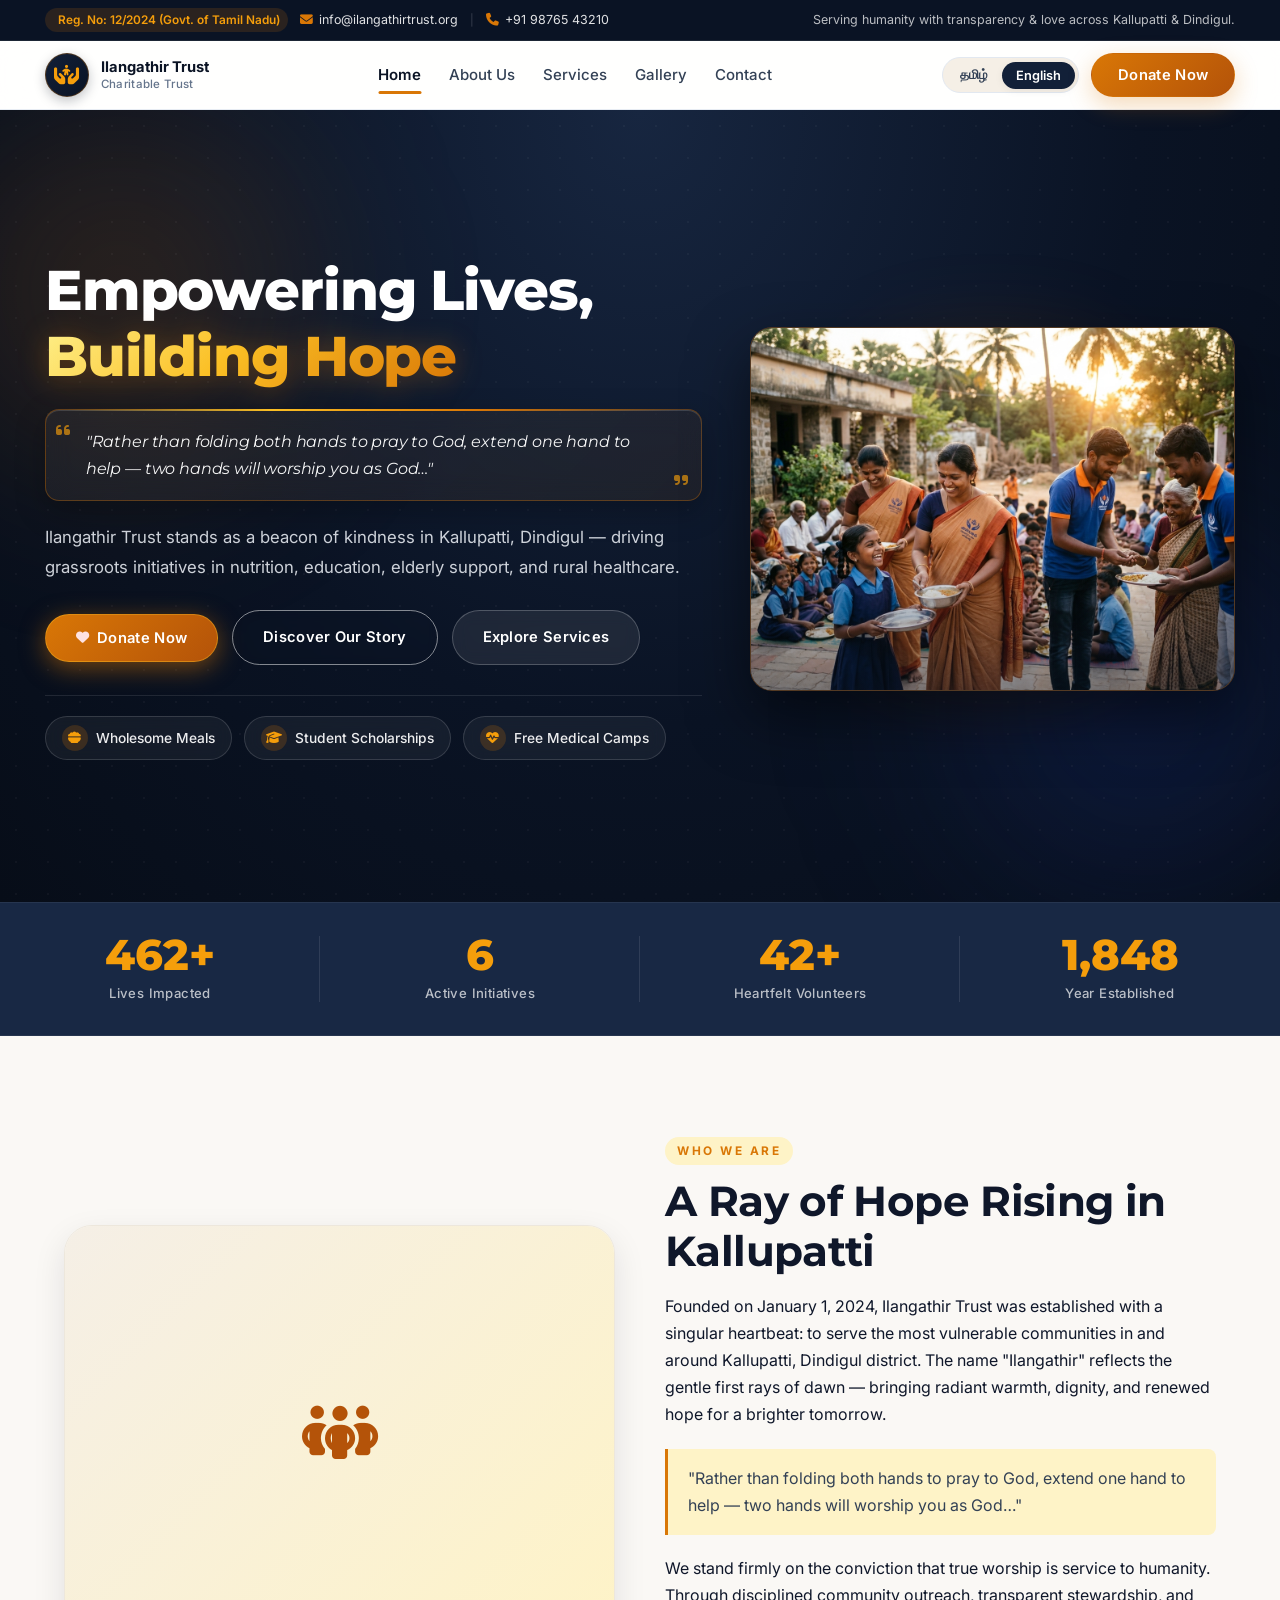
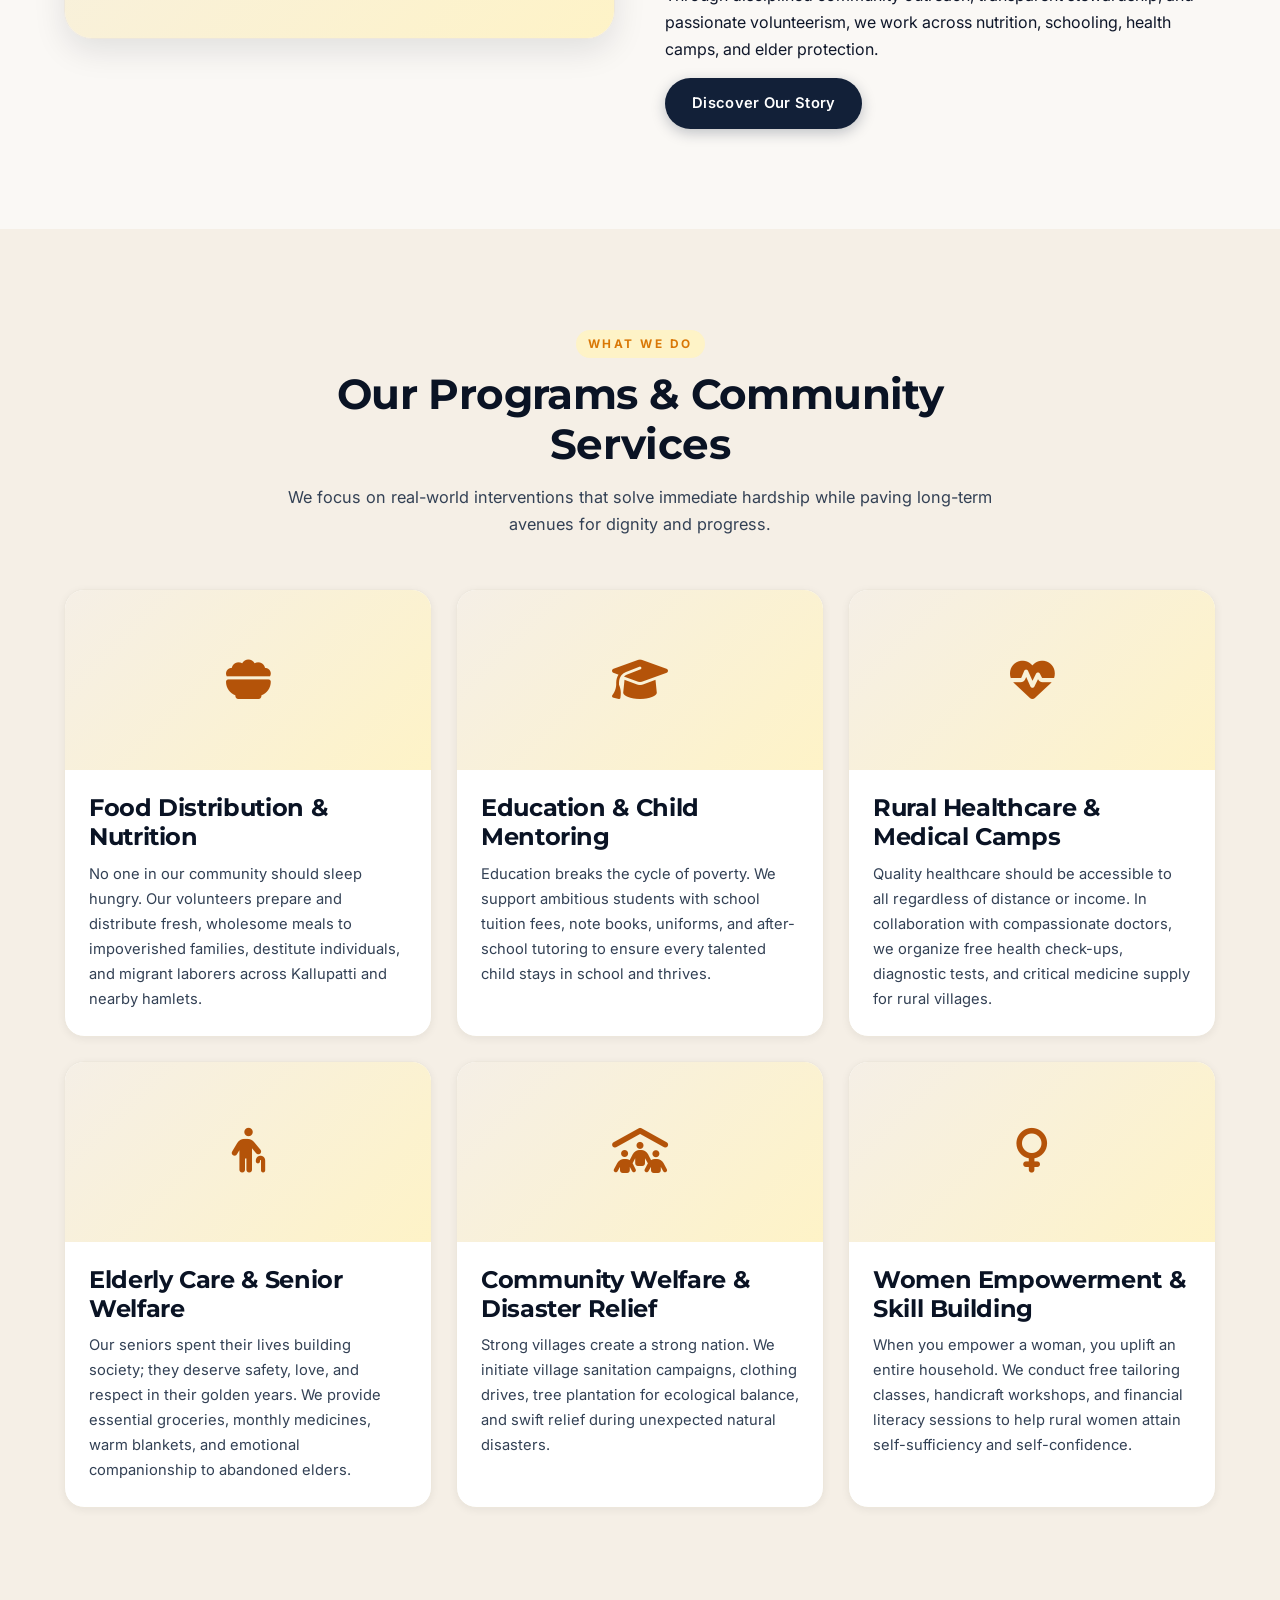
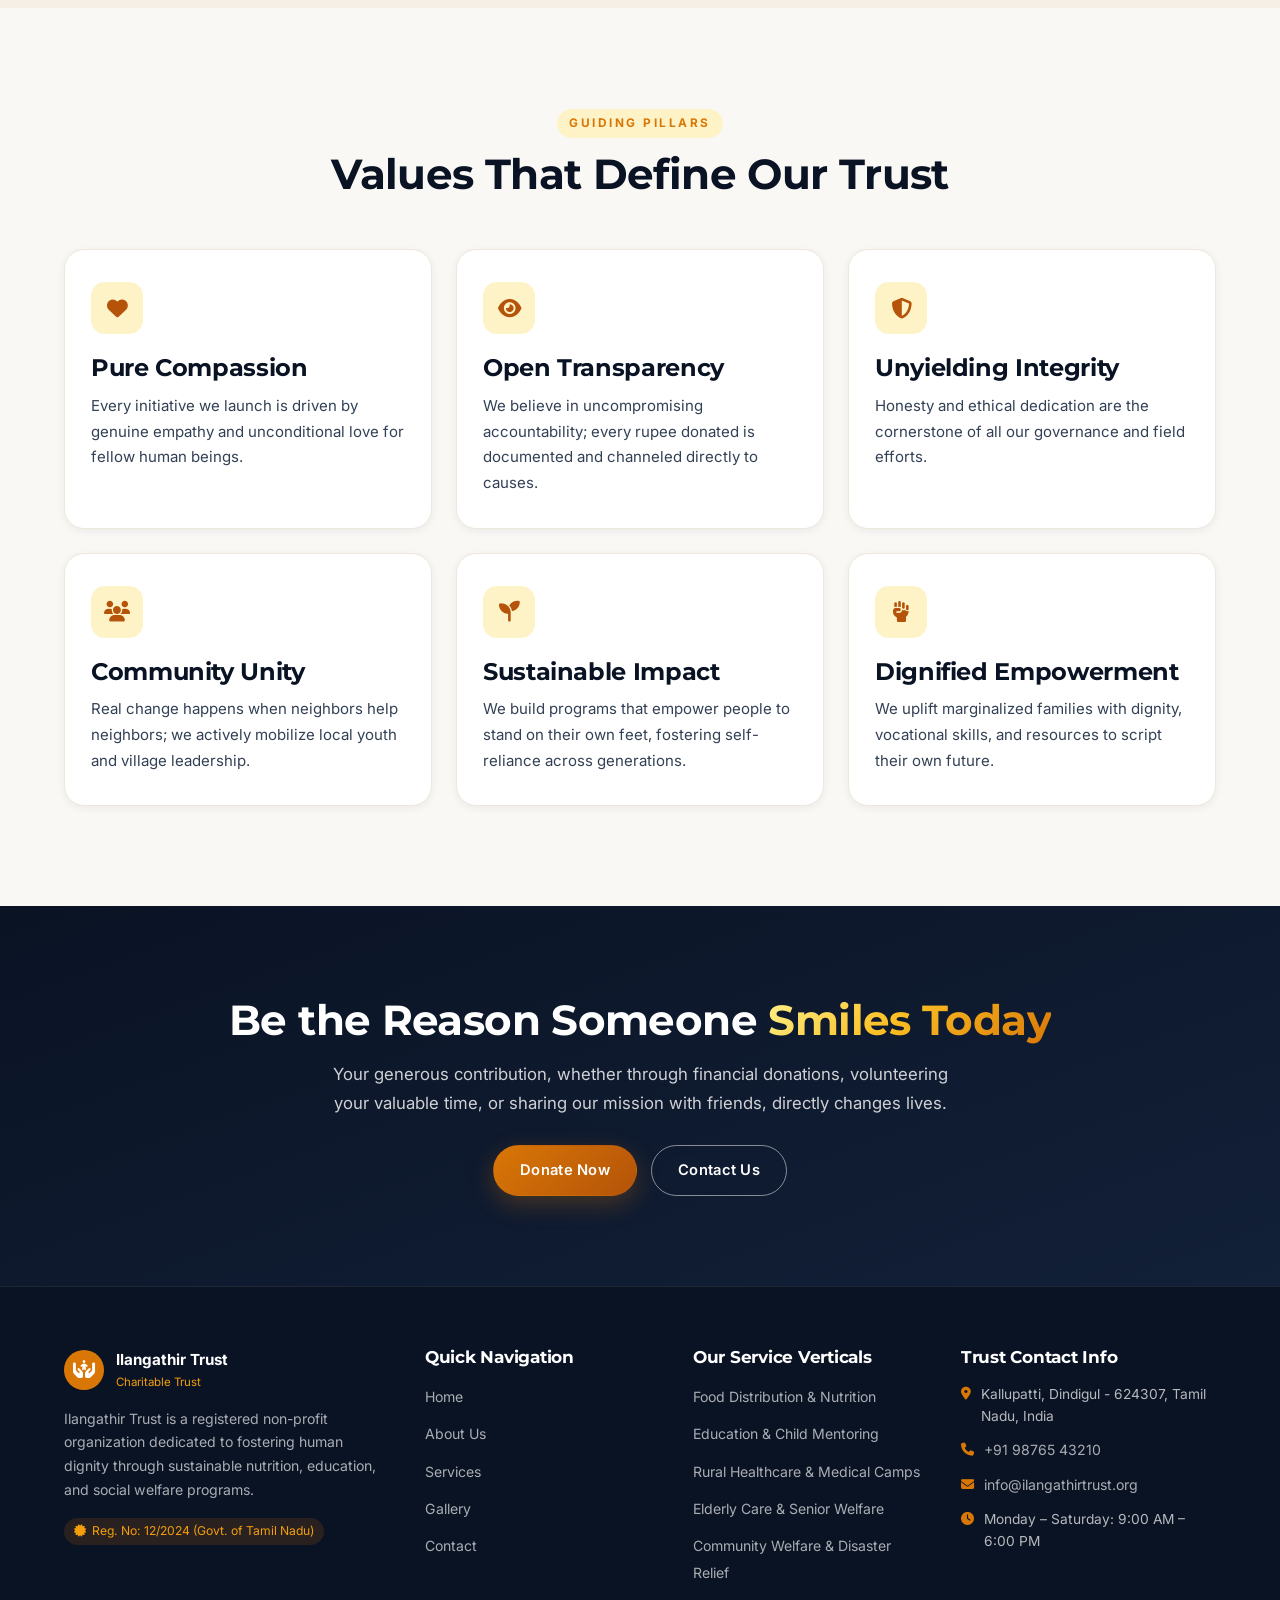
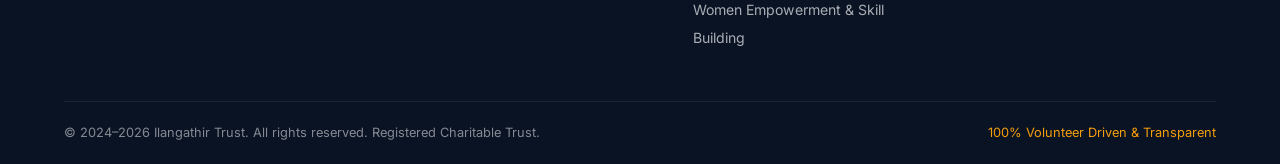
==== commit de7435e1: "feat: enhance mobile padding to 300px, update hero layout and fix menubar trust name" ====
--- a/index.html
+++ b/index.html
@@ -68,70 +68,78 @@
     <header id="site-header"></header>
 
     <main>
-        <!-- ════════ HERO ════════ -->
-        <section class="hero hero-grand-center" aria-label="Hero">
+        <!-- ════════ HERO (PREMIUM 2-COLUMN) ════════ -->
+        <section class="hero hero-split" aria-label="Hero">
             <div class="hero-bg" id="hero-bg">
-                <div class="hero-ambient-orb hero-orb-center"></div>
                 <div class="hero-ambient-orb hero-orb-left"></div>
                 <div class="hero-ambient-orb hero-orb-right"></div>
                 <div class="hero-pattern"></div>
             </div>
                                     
-            <div class="hero-center-container container">
-                <!-- Top Trust Pill Badge -->
-                <div class="hero-trust-badge reveal">
-                    <span class="trust-badge-dot"></span>
-                    <span data-i18n="hero_badge">Dedicated to Public Welfare</span>
-                    <span class="trust-badge-divider">•</span>
-                    <span class="trust-badge-sub" data-i18n="reg_badge_text">Registered Non-Profit Trust</span>
-                </div>
-
-                <!-- Grand Title -->
-                <h1 class="hero-grand-title reveal" data-i18n="hero_title" data-i18n-html>
-                    Empowering Lives,<br><span class="accent">Building Hope</span>
-                </h1>
-
-                <!-- Illuminated Sacred Quote Card -->
-                <div class="hero-quote-card reveal">
-                    <i class="fa-solid fa-quote-left quote-mark quote-left"></i>
-                    <p class="hero-quote-text" data-i18n="hero_quote">
-                        "Rather than folding both hands to pray to God, extend one hand to help — two hands will worship you as God…"
+            <div class="hero-split-container">
+                <!-- Left Column: Rich Trust Presentation -->
+                <div class="hero-content">
+                    <!-- Grand Title -->
+                    <h1 class="hero-title reveal" data-i18n="hero_title" data-i18n-html>
+                        Empowering Lives,<br><span class="accent">Building Hope</span>
+                    </h1>
+
+                    <!-- Illuminated Sacred Quote Card -->
+                    <div class="hero-quote-card reveal">
+                        <i class="fa-solid fa-quote-left quote-mark quote-left"></i>
+                        <p class="hero-quote-text" data-i18n="hero_quote">
+                            "Rather than folding both hands to pray to God, extend one hand to help — two hands will worship you as God…"
+                        </p>
+                        <i class="fa-solid fa-quote-right quote-mark quote-right"></i>
+                    </div>
+
+                    <!-- Subtitle -->
+                    <p class="hero-subtitle reveal" data-i18n="hero_subtitle">
+                        Ilangathir Trust stands as a beacon of kindness in Kallupatti, Dindigul — driving grassroots initiatives in nutrition, education, elderly support, and rural healthcare.
                     </p>
-                    <i class="fa-solid fa-quote-right quote-mark quote-right"></i>
-                </div>
-
-                <!-- Subtitle -->
-                <p class="hero-grand-subtitle reveal" data-i18n="hero_subtitle">
-                    Ilangathir Trust stands as a beacon of kindness in Kallupatti, Dindigul — driving grassroots initiatives in nutrition, education, elderly support, and rural healthcare.
-                </p>
-
-                <!-- Action CTA Buttons -->
-                <div class="hero-grand-actions reveal">
-                    <button type="button" class="btn btn-amber btn-lg btn-hero-donate" onclick="openDonationModal()">
-                        <i class="fa-solid fa-heart pulse-heart"></i> <span data-i18n="btn_donate">Donate Now</span>
-                    </button>
-                    <a href="about.html" class="btn btn-outline btn-lg" data-i18n="btn_learn_more">
-                        <i class="fa-solid fa-compass"></i> Discover Our Story
-                    </a>
-                    <a href="services.html" class="btn btn-ghost btn-lg" data-i18n="btn_our_services">
-                        <i class="fa-solid fa-hand-holding-heart"></i> Explore Services
-                    </a>
-                </div>
-
-                <!-- Key Impact Feature Badges (Pill Strip) -->
-                <div class="hero-impact-strip reveal">
-                    <a href="services.html" class="hero-impact-pill">
-                        <span class="pill-icon"><i class="fa-solid fa-bowl-food"></i></span>
-                        <span class="pill-text" data-i18n="hero_pill_food">Wholesome Meals</span>
-                    </a>
-                    <a href="services.html" class="hero-impact-pill">
-                        <span class="pill-icon"><i class="fa-solid fa-graduation-cap"></i></span>
-                        <span class="pill-text" data-i18n="hero_pill_edu">Student Scholarships</span>
-                    </a>
-                    <a href="services.html" class="hero-impact-pill">
-                        <span class="pill-icon"><i class="fa-solid fa-heart-pulse"></i></span>
-                        <span class="pill-text" data-i18n="hero_pill_health">Free Medical Camps</span>
-                    </a>
+
+                    <!-- Action CTA Buttons -->
+                    <div class="hero-actions reveal">
+                        <button type="button" class="btn btn-amber btn-lg btn-hero-donate" onclick="openDonationModal()">
+                            <i class="fa-solid fa-heart pulse-heart"></i> <span data-i18n="btn_donate">Donate Now</span>
+                        </button>
+                        <a href="about.html" class="btn btn-outline btn-lg" data-i18n="btn_learn_more">
+                            <i class="fa-solid fa-compass"></i> Discover Our Story
+                        </a>
+                        <a href="services.html" class="btn btn-ghost btn-lg" data-i18n="btn_our_services">
+                            <i class="fa-solid fa-hand-holding-heart"></i> Explore Services
+                        </a>
+                    </div>
+
+                    <!-- Key Impact Feature Badges (Pill Strip) -->
+                    <div class="hero-impact-strip reveal">
+                        <a href="services.html" class="hero-impact-pill">
+                            <span class="pill-icon"><i class="fa-solid fa-bowl-food"></i></span>
+                            <span class="pill-text" data-i18n="hero_pill_food">Wholesome Meals</span>
+                        </a>
+                        <a href="services.html" class="hero-impact-pill">
+                            <span class="pill-icon"><i class="fa-solid fa-graduation-cap"></i></span>
+                            <span class="pill-text" data-i18n="hero_pill_edu">Student Scholarships</span>
+                        </a>
+                        <a href="services.html" class="hero-impact-pill">
+                            <span class="pill-icon"><i class="fa-solid fa-heart-pulse"></i></span>
+                            <span class="pill-text" data-i18n="hero_pill_health">Free Medical Camps</span>
+                        </a>
+                    </div>
+                </div>
+
+                <!-- Right Column: Visual Showcase with Real Charity Photo & Floating Impact Badges -->
+                <div class="hero-visual reveal">
+                    <div class="hero-image-card">
+                        <!-- Ambient back-glow -->
+                        <div class="hero-image-glow"></div>
+                        
+                        <!-- Real Charity Photography -->
+                        <div class="hero-image-frame">
+                            <img src="assets/images/hero-charity.jpg" alt="Ilangathir Trust volunteers serving wholesome meals to rural children and supporting village elders" class="hero-img" width="700" height="525" loading="eager" fetchpriority="high">
+                            <div class="hero-image-gradient-overlay"></div>
+                        </div>
+                    </div>
                 </div>
             </div>
         </section>
@@ -281,7 +289,7 @@
         <!-- ════════ CTA ════════ -->
         <section class="cta-section" aria-label="Call to action">
             <div class="container">
-                <h2 class="reveal" data-i18n="cta_title">Join Us in Making a Difference</h2>
+                <h2 class="reveal" data-i18n="cta_title" data-i18n-html>Join Us in Making a Difference</h2>
                 <p class="reveal" data-i18n="cta_desc">Every contribution, whether time, money, or skills, helps us create lasting positive change in our community.</p>
                 <div class="cta-actions reveal">
                     <a href="contact.html" class="btn btn-amber" data-i18n="btn_donate">Donate Now</a>
--- a/styles.css
+++ b/styles.css
@@ -183,9 +183,12 @@
     line-height: 1.7;
 }
 
+html[lang="en"] .hero-title,
 html[lang="en"] .hero-grand-title {
-    font-size: clamp(2.3rem, 5.2vw, 3.8rem);
-    line-height: 1.16;
+    font-family: 'Montserrat', sans-serif;
+    font-size: clamp(2.2rem, 4.4vw, 3.5rem);
+    line-height: 1.18;
+    letter-spacing: -0.02em;
 }
 
 html[lang="en"] .btn {
@@ -229,9 +232,14 @@
     font-size: clamp(0.96rem, 1.8vw, 1.15rem);
 }
 
+html[lang="ta"] .hero-title,
 html[lang="ta"] .hero-grand-title {
-    font-size: clamp(1.85rem, 4.2vw, 3.2rem);
-    line-height: 1.36;
+    font-family: 'Noto Serif Tamil', serif;
+    font-size: clamp(1.85rem, 3.8vw, 2.9rem);
+    line-height: 1.38;
+    letter-spacing: 0;
+    word-break: normal;
+    overflow-wrap: break-word;
 }
 
 html[lang="ta"] .section-label {
@@ -485,10 +493,15 @@
 }
 
 .top-bar-inner {
+    width: 93%;
+    max-width: 1640px;
+    margin: 0 auto;
     display: flex;
     align-items: center;
     justify-content: space-between;
     gap: 14px;
+    padding-left: 0;
+    padding-right: 0;
 }
 
 .top-contact-group {
@@ -590,11 +603,14 @@
 }
 
 .nav-inner {
+    width: 93%;
+    max-width: 1640px;
+    margin: 0 auto;
     display: flex;
     align-items: center;
     justify-content: space-between;
     gap: 16px;
-    padding: 12px 24px;
+    padding: 12px 0;
 }
 
 /* Logo Group */
@@ -737,48 +753,65 @@
     color: var(--amber-light);
 }
 
-/* Mobile Nav Language Pill (Prominent on Mobile as requested) */
+/* Mobile Nav Language Pill (Prominent on Mobile) */
 .mobile-nav-lang-pill {
     display: none; /* hidden on desktop */
     align-items: center;
     gap: 6px;
-    background: var(--amber-soft);
-    color: var(--amber-deep);
-    border: 1px solid rgba(217, 119, 6, 0.4);
-    padding: 5px 12px;
+    background: rgba(254, 243, 199, 0.9);
+    color: #92400e;
+    border: 1.5px solid rgba(217, 119, 6, 0.45);
+    padding: 6px 12px;
     border-radius: var(--radius-full);
-    font-size: 0.82rem;
+    font-size: 0.8rem;
     font-weight: 700;
     transition: var(--transition-fast);
     touch-action: manipulation;
+    cursor: pointer;
+    box-shadow: 0 1px 4px rgba(217, 119, 6, 0.12);
 }
 
 .mobile-nav-lang-pill:hover,
 .mobile-nav-lang-pill:active {
     background: var(--amber);
     color: #fff;
-    border-color: var(--amber);
+    border-color: var(--amber-deep);
+    transform: scale(0.97);
 }
 
 .mobile-nav-lang-pill .lang-pill-icon {
-    font-size: 0.9em;
+    font-size: 0.85em;
+    color: var(--amber-deep);
+}
+
+.mobile-nav-lang-pill:hover .lang-pill-icon,
+.mobile-nav-lang-pill:active .lang-pill-icon {
+    color: #fff;
 }
 
 /* Mobile Menu Hamburger Button */
 .mobile-menu-btn {
     display: none; /* hidden on desktop */
-    width: 38px;
-    height: 38px;
-    border-radius: var(--radius-sm);
+    width: 40px;
+    height: 40px;
+    border-radius: 10px;
     color: var(--navy-deep);
-    font-size: 1.35rem;
+    font-size: 1.25rem;
+    background: rgba(18, 32, 56, 0.05);
+    border: 1px solid rgba(18, 32, 56, 0.12);
     align-items: center;
     justify-content: center;
     transition: var(--transition-fast);
-}
-
-.mobile-menu-btn:hover {
-    background: var(--cream);
+    cursor: pointer;
+    touch-action: manipulation;
+}
+
+.mobile-menu-btn:hover,
+.mobile-menu-btn:active {
+    background: var(--amber-soft);
+    color: var(--amber-deep);
+    border-color: rgba(217, 119, 6, 0.35);
+    transform: scale(0.96);
 }
 
 /* Helpers */
@@ -850,13 +883,16 @@
 
 .drawer-brand-text .d-name {
     font-weight: 700;
-    font-size: 0.85rem;
+    font-size: 0.90rem;
     color: var(--navy-deep);
+    line-height: 1.25;
 }
 
 .drawer-brand-text .d-sub {
-    font-size: 0.7rem;
+    font-size: 0.72rem;
     color: var(--slate-light);
+    line-height: 1.2;
+    margin-top: 1px;
 }
 
 .close-btn {
@@ -953,7 +989,7 @@
     color: var(--amber-deep);
 }
 
-/* ---------- Hero Section (Grand Prestigious Centered Layout) ---------- */
+/* ---------- Hero Section (Premium 2-Column Split Layout) ---------- */
 .hero {
     position: relative;
     background: radial-gradient(ellipse at 50% 0%, #172640 0%, var(--navy-deep) 55%, #070d18 100%);
@@ -961,17 +997,14 @@
     min-height: 88vh;
     display: flex;
     align-items: center;
-    justify-content: center;
     overflow: hidden;
-    padding: 80px 20px 70px;
-}
-
-.hero-grand-center {
+    padding: 70px 0 65px;
+}
+
+.hero-split {
     width: 100%;
-    position: relative;
-}
-
-/* Atmospheric Ambient Glowing Orbs */
+}
+
 .hero-bg {
     position: absolute;
     inset: 0;
@@ -987,29 +1020,20 @@
     pointer-events: none;
 }
 
-.hero-orb-center {
-    width: 680px;
+.hero-orb-left {
+    width: 520px;
     height: 520px;
-    top: -120px;
-    left: 50%;
-    transform: translateX(-50%);
-    background: radial-gradient(circle, rgba(217, 119, 6, 0.22) 0%, rgba(217, 119, 6, 0.05) 50%, transparent 75%);
-}
-
-.hero-orb-left {
-    width: 480px;
-    height: 480px;
-    bottom: -60px;
-    left: -120px;
-    background: radial-gradient(circle, rgba(30, 64, 175, 0.22) 0%, transparent 70%);
+    top: -80px;
+    left: -140px;
+    background: radial-gradient(circle, rgba(217, 119, 6, 0.22) 0%, transparent 70%);
 }
 
 .hero-orb-right {
-    width: 480px;
-    height: 480px;
-    top: 40px;
-    right: -120px;
-    background: radial-gradient(circle, rgba(245, 158, 11, 0.16) 0%, transparent 70%);
+    width: 550px;
+    height: 550px;
+    bottom: -80px;
+    right: -140px;
+    background: radial-gradient(circle, rgba(30, 64, 175, 0.25) 0%, transparent 70%);
 }
 
 .hero-pattern {
@@ -1021,17 +1045,25 @@
     background-size: 32px 32px;
 }
 
-/* Centered Container */
-.hero-center-container {
+.hero-split-container {
+    width: 93%;
+    max-width: 1640px;
+    margin: 0 auto;
+    display: grid;
+    grid-template-columns: 1.15fr 0.85fr;
+    gap: 48px;
+    align-items: center;
     position: relative;
     z-index: 2;
-    max-width: 900px;
-    margin: 0 auto;
+}
+
+/* Left Content Column */
+.hero-content {
     display: flex;
     flex-direction: column;
-    align-items: center;
-    text-align: center;
-    width: 100%;
+    align-items: flex-start;
+    text-align: left;
+    max-width: 720px;
 }
 
 /* Trust Pill Badge */
@@ -1047,12 +1079,10 @@
     border-radius: var(--radius-full);
     font-size: 0.84rem;
     font-weight: 600;
-    margin-bottom: 24px;
+    margin-bottom: 22px;
     letter-spacing: 0.4px;
     backdrop-filter: blur(10px);
-    max-width: 100%;
     flex-wrap: wrap;
-    justify-content: center;
 }
 
 .trust-badge-dot {
@@ -1075,16 +1105,16 @@
 }
 
 /* Grand Hero Title */
-.hero-grand-title {
+.hero-title {
     color: #ffffff;
     font-weight: 800;
-    margin-bottom: 24px;
-    text-align: center;
+    margin-bottom: 20px;
+    text-align: left;
     letter-spacing: -0.02em;
     line-height: 1.18;
 }
 
-.hero-grand-title .accent {
+.hero-title .accent {
     background: linear-gradient(135deg, #fef08a 0%, #fbbf24 45%, #d97706 100%);
     -webkit-background-clip: text;
     -webkit-text-fill-color: transparent;
@@ -1094,13 +1124,13 @@
 /* Illuminated Sacred Quote Card */
 .hero-quote-card {
     position: relative;
-    max-width: 760px;
+    max-width: 100%;
     width: 100%;
-    margin: 0 auto 26px;
-    padding: 22px 34px;
+    margin: 0 0 22px;
+    padding: 18px 28px 18px 24px;
     background: linear-gradient(135deg, rgba(255, 255, 255, 0.05) 0%, rgba(217, 119, 6, 0.08) 100%);
     border: 1px solid rgba(217, 119, 6, 0.35);
-    border-radius: var(--radius-lg);
+    border-radius: var(--radius-md);
     backdrop-filter: blur(12px);
     box-shadow: 0 10px 30px rgba(0, 0, 0, 0.25), inset 0 1px 0 rgba(255, 255, 255, 0.14);
     transition: var(--transition);
@@ -1110,8 +1140,8 @@
     content: '';
     position: absolute;
     top: -1px;
-    left: 20%;
-    right: 20%;
+    left: 20px;
+    right: 20px;
     height: 1.5px;
     background: linear-gradient(90deg, transparent, #fbbf24, #d97706, transparent);
 }
@@ -1123,59 +1153,57 @@
 
 .hero-quote-card .quote-mark {
     color: var(--amber-light);
-    font-size: 1.15rem;
+    font-size: 1rem;
     opacity: 0.65;
     position: absolute;
 }
 
 .hero-quote-card .quote-left {
-    top: 14px;
-    left: 14px;
+    top: 12px;
+    left: 10px;
 }
 
 .hero-quote-card .quote-right {
-    bottom: 14px;
-    right: 14px;
+    bottom: 12px;
+    right: 12px;
 }
 
 .hero-quote-text {
     color: rgba(255, 255, 255, 0.95);
     margin: 0;
-    text-align: center;
-    padding: 0 14px;
-}
-
-/* Centered Subtitle */
-.hero-grand-subtitle {
-    max-width: 680px;
-    margin: 0 auto 34px;
-    color: rgba(240, 243, 249, 0.82);
+    text-align: left;
+    padding: 0 16px;
+}
+
+/* Subtitle */
+.hero-subtitle {
+    margin: 0 0 28px;
+    color: rgba(240, 243, 249, 0.85);
     font-size: 1.05rem;
     line-height: 1.75;
-    text-align: center;
-}
-
-/* Grand Actions CTA Cluster */
-.hero-grand-actions {
-    display: flex;
-    align-items: center;
-    justify-content: center;
+    text-align: left;
+}
+
+/* Action CTA Cluster */
+.hero-actions {
+    display: flex;
+    align-items: center;
+    justify-content: flex-start;
     gap: 14px;
     flex-wrap: wrap;
-    margin-bottom: 40px;
+    margin-bottom: 30px;
     width: 100%;
 }
 
-/* Impact Feature Pill Strip */
+/* Impact Feature Badges / Pill Strip */
 .hero-impact-strip {
     display: flex;
     align-items: center;
-    justify-content: center;
-    gap: 14px;
+    justify-content: flex-start;
+    gap: 12px;
     flex-wrap: wrap;
-    max-width: 780px;
-    margin: 0 auto;
-    padding-top: 24px;
+    margin: 0;
+    padding-top: 20px;
     border-top: 1px solid rgba(255, 255, 255, 0.1);
     width: 100%;
 }
@@ -1183,14 +1211,14 @@
 .hero-impact-pill {
     display: inline-flex;
     align-items: center;
-    gap: 10px;
-    padding: 10px 20px;
+    gap: 8px;
+    padding: 8px 16px;
     border-radius: var(--radius-full);
     background: rgba(255, 255, 255, 0.05);
     border: 1px solid rgba(255, 255, 255, 0.14);
     color: rgba(255, 255, 255, 0.92);
     text-decoration: none;
-    font-size: 0.88rem;
+    font-size: 0.86rem;
     font-weight: 500;
     backdrop-filter: blur(8px);
     transition: var(--transition);
@@ -1200,26 +1228,151 @@
     background: rgba(217, 119, 6, 0.18);
     border-color: rgba(217, 119, 6, 0.55);
     color: #fff;
-    transform: translateY(-3px);
-    box-shadow: 0 8px 24px rgba(217, 119, 6, 0.25);
+    transform: translateY(-2px);
+    box-shadow: 0 6px 20px rgba(217, 119, 6, 0.25);
 }
 
 .hero-impact-pill .pill-icon {
-    width: 28px;
-    height: 28px;
+    width: 26px;
+    height: 26px;
     border-radius: 50%;
     background: rgba(217, 119, 6, 0.2);
     color: var(--amber-light);
     display: flex;
     align-items: center;
     justify-content: center;
-    font-size: 0.85rem;
+    font-size: 0.8rem;
     transition: var(--transition);
 }
 
 .hero-impact-pill:hover .pill-icon {
     background: var(--amber);
     color: #fff;
+}
+
+/* Right Visual Showcase (Hero Image & Floating Badges) */
+.hero-visual {
+    display: flex;
+    justify-content: center;
+    align-items: center;
+    position: relative;
+    width: 100%;
+}
+
+.hero-image-card {
+    position: relative;
+    width: 100%;
+    max-width: 540px;
+    margin: 0 auto;
+}
+
+.hero-image-glow {
+    position: absolute;
+    inset: -15px;
+    background: radial-gradient(circle, rgba(217, 119, 6, 0.3) 0%, rgba(18, 32, 56, 0) 70%);
+    filter: blur(35px);
+    border-radius: var(--radius-xl);
+    z-index: 1;
+    pointer-events: none;
+}
+
+.hero-image-frame {
+    position: relative;
+    z-index: 2;
+    border-radius: 22px;
+    overflow: hidden;
+    aspect-ratio: 4/3;
+    box-shadow: 0 25px 60px rgba(0, 0, 0, 0.5);
+    border: 1.5px solid rgba(217, 119, 6, 0.35);
+    background: #0d1a33;
+}
+
+.hero-img {
+    width: 100%;
+    height: 100%;
+    object-fit: cover;
+    object-position: center;
+    display: block;
+    transition: transform 0.6s cubic-bezier(0.16, 1, 0.3, 1);
+}
+
+.hero-image-card:hover .hero-img {
+    transform: scale(1.03);
+}
+
+.hero-image-gradient-overlay {
+    position: absolute;
+    inset: 0;
+    background: linear-gradient(180deg, rgba(10, 19, 36, 0) 60%, rgba(10, 19, 36, 0.45) 100%);
+    pointer-events: none;
+}
+
+/* Floating Badges on Hero Image */
+.hero-floating-stat {
+    position: absolute;
+    z-index: 4;
+    background: rgba(255, 255, 255, 0.95);
+    backdrop-filter: blur(14px);
+    -webkit-backdrop-filter: blur(14px);
+    border-radius: var(--radius-md);
+    padding: 10px 16px;
+    display: flex;
+    align-items: center;
+    gap: 12px;
+    box-shadow: 0 12px 35px rgba(0, 0, 0, 0.25);
+    border: 1px solid rgba(255, 255, 255, 0.8);
+    transition: transform 0.3s ease, box-shadow 0.3s ease;
+}
+
+.hero-floating-stat:hover {
+    transform: translateY(-3px);
+    box-shadow: 0 16px 42px rgba(0, 0, 0, 0.32);
+}
+
+.stat-bottom-left {
+    bottom: -18px;
+    left: -18px;
+}
+
+.stat-top-right {
+    top: -18px;
+    right: -18px;
+}
+
+.hero-floating-stat .floating-icon {
+    width: 40px;
+    height: 40px;
+    border-radius: 50%;
+    display: flex;
+    align-items: center;
+    justify-content: center;
+    font-size: 1.15rem;
+    flex-shrink: 0;
+}
+
+.floating-icon.icon-amber {
+    background: var(--amber-soft);
+    color: var(--amber-deep);
+}
+
+.floating-icon.icon-emerald {
+    background: var(--emerald-soft);
+    color: var(--emerald);
+}
+
+.hero-floating-stat .floating-num {
+    font-weight: 800;
+    font-size: 1.18rem;
+    color: var(--navy-deep);
+    line-height: 1.1;
+}
+
+.hero-floating-stat .floating-lbl {
+    font-size: 0.72rem;
+    font-weight: 600;
+    color: var(--slate);
+    margin-top: 2px;
+    white-space: nowrap;
 }
 
 /* ---------- Stats Bar ---------- */
@@ -1950,6 +2103,10 @@
 
 .cta-section h2 .accent {
     color: var(--amber-light);
+    background: linear-gradient(135deg, #fef08a 0%, #fbbf24 45%, #d97706 100%);
+    -webkit-background-clip: text;
+    -webkit-text-fill-color: transparent;
+    display: inline;
 }
 
 .cta-section p {
@@ -2394,9 +2551,49 @@
 
 /* ---------- Tablet / Small Desktop (<= 1024px) ---------- */
 @media (max-width: 1024px) {
-    .hero-grand-center {
-        padding: 70px 20px 60px;
-        min-height: auto;
+    .hero-split-container {
+        grid-template-columns: 1fr;
+        gap: 40px;
+        text-align: center;
+    }
+
+    .hero-content {
+        align-items: center;
+        text-align: center;
+        max-width: 100%;
+        margin: 0 auto;
+    }
+
+    .hero-title {
+        text-align: center;
+    }
+
+    .hero-quote-card {
+        margin: 0 auto 22px;
+        text-align: center;
+    }
+
+    .hero-quote-text {
+        text-align: center;
+    }
+
+    .hero-subtitle {
+        text-align: center;
+        margin-left: auto;
+        margin-right: auto;
+    }
+
+    .hero-actions {
+        justify-content: center;
+    }
+
+    .hero-impact-strip {
+        justify-content: center;
+    }
+
+    .hero-image-card {
+        max-width: 500px;
+        margin: 10px auto 20px;
     }
 
     .about-grid {
@@ -2424,12 +2621,18 @@
 
 /* ---------- Mobile Landscape & Tablets (<= 768px) ---------- */
 @media (max-width: 768px) {
+    .container,
+    .container-wide {
+        padding: 0 20px;
+    }
+
     .top-bar {
         display: none; /* Collapsed into mobile navbar / drawer */
     }
 
     .nav-inner {
-        padding: 10px 16px;
+        width: 92%;
+        padding: 11px 0;
     }
 
     .nav-links {
@@ -2448,18 +2651,17 @@
         display: inline-flex;
     }
 
-    .hero-grand-center {
-        padding: 55px 16px 45px;
-    }
-
-    .hero-orb-center {
-        width: 440px;
-        height: 380px;
-    }
-
-    .hero-quote-card {
-        padding: 18px 24px;
-        margin-bottom: 22px;
+    .hero {
+        padding: 44px 0 40px;
+    }
+
+    .hero-split-container {
+        width: 92%;
+        gap: 32px;
+    }
+
+    .hero-image-card {
+        max-width: 460px;
     }
 
     .stats-bar-inner {
@@ -2507,49 +2709,92 @@
 @media (max-width: 480px) {
     .container,
     .container-wide {
-        padding: 0 16px;
-    }
-
-    .hero-grand-center {
-        padding: 42px 14px 36px;
-    }
-
-    .hero-trust-badge {
-        font-size: 0.78rem;
-        padding: 6px 12px;
-        gap: 6px;
-        margin-bottom: 18px;
-    }
-
-    .hero-grand-title {
-        margin-bottom: 18px;
+        padding: 0 18px;
+    }
+
+    .nav-inner {
+        width: 92%;
+        padding: 10px 0;
+    }
+
+    .logo-group {
+        gap: 8px;
+        min-width: 0;
+    }
+
+    .logo-ring {
+        width: 38px;
+        height: 38px;
+        font-size: 1.05rem;
+    }
+
+    /* Trust name in mobile navbar */
+    .logo-text {
+        min-width: 0;
+    }
+
+    .logo-text .name {
+        font-weight: 700;
+        white-space: nowrap;
+    }
+
+    .logo-text .sub {
+        display: block !important;
+        font-size: 0.66rem;
+        line-height: 1.15;
+        color: var(--slate-light);
+        margin-top: 1px;
+        white-space: nowrap;
+    }
+
+    html[lang="ta"] .logo-text .name {
+        font-size: 0.84rem;
+        line-height: 1.2;
+    }
+
+    html[lang="en"] .logo-text .name {
+        font-size: 0.88rem;
+        line-height: 1.2;
+    }
+
+    .hero {
+        padding: 36px 0 34px;
+    }
+
+    .hero-split-container {
+        width: 92%;
+        gap: 24px;
+    }
+
+    .hero-title {
+        margin-bottom: 16px;
     }
 
     .hero-quote-card {
         padding: 16px 18px;
-        margin-bottom: 20px;
+        margin-bottom: 18px;
     }
 
     .hero-quote-text {
-        font-size: 0.94rem;
+        font-size: 0.92rem;
         line-height: 1.65;
         padding: 0 4px;
     }
 
-    .hero-grand-subtitle {
-        font-size: 0.94rem;
+    .hero-subtitle {
+        font-size: 0.92rem;
         line-height: 1.65;
-        margin-bottom: 24px;
-    }
-
-    .hero-grand-actions {
+        margin-bottom: 22px;
+    }
+
+    .hero-actions {
         flex-direction: column;
         width: 100%;
         gap: 12px;
-        margin-bottom: 28px;
-    }
-
-    .hero-grand-actions .btn {
+        margin-bottom: 24px;
+    }
+
+    .hero-actions .btn {
         width: 100%;
         justify-content: center;
     }
@@ -2558,7 +2803,7 @@
         flex-direction: column;
         width: 100%;
         gap: 10px;
-        padding-top: 18px;
+        padding-top: 16px;
     }
 
     .hero-impact-pill {
@@ -2567,6 +2812,11 @@
         padding: 9px 14px;
     }
 
+    .hero-image-card {
+        max-width: 100%;
+        margin: 10px 0;
+    }
+
     .stat-item {
         padding: 20px 10px;
     }
@@ -2578,7 +2828,7 @@
     .card,
     .contact-form,
     .vm-card {
-        padding: 24px 18px;
+        padding: 24px 20px;
     }
 
     .bank-details {
@@ -2590,7 +2840,7 @@
     }
 
     .donation-modal {
-        padding: 24px 16px;
+        padding: 24px 18px;
     }
 }
 
@@ -2598,66 +2848,77 @@
 @media (max-width: 360px) {
     .container,
     .container-wide {
-        padding: 0 12px;
+        padding: 0 16px;
     }
 
     .nav-inner {
-        padding: 8px 12px;
+        width: 92%;
+        padding: 8px 0;
         gap: 8px;
     }
 
     .logo-ring {
-        width: 36px;
-        height: 36px;
-        font-size: 1rem;
-    }
-
+        width: 35px;
+        height: 35px;
+        font-size: 0.95rem;
+    }
+
+    /* Trust name in 360px navbar */
     .logo-text .name {
+        font-weight: 700;
+        white-space: nowrap;
+    }
+
+    .logo-text .sub {
+        display: block !important;
+        font-size: 0.62rem;
+        line-height: 1.15;
+        color: var(--slate-light);
+        margin-top: 1px;
+        white-space: nowrap;
+    }
+
+    html[lang="ta"] .logo-text .name {
+        font-size: 0.78rem;
+        line-height: 1.2;
+    }
+
+    html[lang="en"] .logo-text .name {
         font-size: 0.82rem;
-        max-width: 140px;
-        white-space: nowrap;
-        overflow: hidden;
-        text-overflow: ellipsis;
-    }
-
-    .logo-text .sub {
-        font-size: 0.68rem;
-        max-width: 140px;
-        white-space: nowrap;
-        overflow: hidden;
-        text-overflow: ellipsis;
+        line-height: 1.2;
     }
 
     .mobile-nav-lang-pill {
-        padding: 4px 9px;
-        font-size: 0.76rem;
+        padding: 4px 8px;
+        font-size: 0.74rem;
+        gap: 4px;
     }
 
     .mobile-menu-btn {
-        width: 34px;
-        height: 34px;
-        font-size: 1.2rem;
-    }
-
-    .hero-grand-center {
-        padding: 32px 10px 30px;
-    }
-
-    .hero-trust-badge {
-        font-size: 0.72rem;
-        padding: 5px 10px;
+        width: 35px;
+        height: 35px;
+        font-size: 1.1rem;
+    }
+
+    .hero {
+        padding: 32px 0 30px;
+    }
+
+    .hero-split-container {
+        gap: 20px;
+        width: 92%;
     }
 
     .hero-quote-card {
-        padding: 14px 12px;
+        padding: 14px 15px;
     }
 
     .hero-quote-text {
-        font-size: 0.88rem;
-    }
-
-    .hero-grand-subtitle {
-        font-size: 0.88rem;
+        font-size: 0.86rem;
+    }
+
+    .hero-subtitle {
+        font-size: 0.86rem;
     }
 
     .cta-actions {
@@ -2674,84 +2935,107 @@
 @media (max-width: 320px) {
     .container,
     .container-wide {
-        padding: 0 8px;
+        padding: 0 14px;
     }
 
     .nav-inner {
-        padding: 8px 6px;
+        width: 92%;
+        padding: 8px 0;
         gap: 6px;
     }
 
     .logo-group {
-        gap: 8px;
+        gap: 6px;
+        min-width: 0;
     }
 
     .logo-ring {
         width: 32px;
         height: 32px;
-        font-size: 0.9rem;
-    }
-
+        font-size: 0.88rem;
+    }
+
+    /* Trust name in 300px-320px navbar */
     .logo-text .name {
+        font-weight: 700;
+        white-space: nowrap;
+    }
+
+    .logo-text .sub {
+        display: block !important;
+        font-size: 0.58rem;
+        line-height: 1.15;
+        color: var(--slate-light);
+        margin-top: 1px;
+        white-space: nowrap;
+    }
+
+    html[lang="ta"] .logo-text .name {
         font-size: 0.74rem;
-        max-width: 110px;
-        white-space: nowrap;
-        overflow: hidden;
-        text-overflow: ellipsis;
-    }
-
-    .logo-text .sub {
-        font-size: 0.62rem;
-        max-width: 110px;
-        white-space: nowrap;
-        overflow: hidden;
-        text-overflow: ellipsis;
+        line-height: 1.2;
+    }
+
+    html[lang="en"] .logo-text .name {
+        font-size: 0.78rem;
+        line-height: 1.2;
+    }
+
+    .drawer-brand-text .d-name {
+        font-size: 0.84rem;
+        line-height: 1.25;
+    }
+
+    .drawer-brand-text .d-sub {
+        font-size: 0.66rem;
+        line-height: 1.2;
     }
 
     .nav-cta-group {
-        gap: 5px;
+        gap: 4px;
     }
 
     .mobile-nav-lang-pill {
-        padding: 3px 7px;
-        font-size: 0.72rem;
-        gap: 4px;
+        padding: 3px 6px;
+        font-size: 0.70rem;
+        gap: 3px;
     }
 
     .mobile-nav-lang-pill .lang-pill-icon {
-        font-size: 0.8em;
+        font-size: 0.75em;
     }
 
     .mobile-menu-btn {
-        width: 30px;
-        height: 30px;
-        font-size: 1.1rem;
-    }
-
-    .hero-grand-center {
-        padding: 24px 6px 24px;
-    }
-
-    .hero-trust-badge {
-        font-size: 0.68rem;
-        padding: 4px 8px;
-        gap: 4px;
+        width: 32px;
+        height: 32px;
+        font-size: 1rem;
+        border-radius: 8px;
+    }
+
+    .hero {
+        padding: 28px 0 28px;
+    }
+
+    .hero-split-container {
+        width: 92%;
+        gap: 16px;
+    }
+
+    html[lang="en"] .hero-title {
+        font-size: 1.55rem !important;
+        line-height: 1.22 !important;
+        margin-bottom: 12px;
+    }
+
+    html[lang="ta"] .hero-title {
+        font-size: 1.42rem !important;
+        line-height: 1.3 !important;
+        margin-bottom: 12px;
+    }
+
+    .hero-quote-card {
+        padding: 12px 14px;
         margin-bottom: 14px;
-    }
-
-    .trust-badge-divider {
-        display: none;
-    }
-
-    .hero-grand-title {
-        font-size: 1.62rem !important;
-        line-height: 1.25 !important;
-        margin-bottom: 14px;
-    }
-
-    .hero-quote-card {
-        padding: 12px 8px;
-        margin-bottom: 16px;
+        border-radius: var(--radius-sm);
     }
 
     .hero-quote-card .quote-mark {
@@ -2759,42 +3043,46 @@
     }
 
     .hero-quote-text {
-        font-size: 0.8rem;
-        line-height: 1.55;
+        font-size: 0.78rem;
+        line-height: 1.5;
         padding: 0;
     }
 
-    .hero-grand-subtitle {
-        font-size: 0.8rem;
-        line-height: 1.55;
+    .hero-subtitle {
+        font-size: 0.78rem;
+        line-height: 1.5;
+        margin-bottom: 16px;
+    }
+
+    .hero-actions {
+        gap: 8px;
         margin-bottom: 18px;
     }
 
-    .hero-grand-actions {
-        gap: 8px;
-        margin-bottom: 20px;
-    }
-
-    .hero-grand-actions .btn {
-        padding: 10px 12px;
-        font-size: 0.82rem;
+    .hero-actions .btn {
+        padding: 9px 10px;
+        font-size: 0.80rem;
     }
 
     .hero-impact-strip {
-        gap: 8px;
-        padding-top: 14px;
+        gap: 6px;
+        padding-top: 12px;
     }
 
     .hero-impact-pill {
-        padding: 7px 10px;
-        font-size: 0.76rem;
-        gap: 6px;
+        padding: 6px 8px;
+        font-size: 0.74rem;
+        gap: 5px;
     }
 
     .hero-impact-pill .pill-icon {
-        width: 22px;
-        height: 22px;
-        font-size: 0.72rem;
+        width: 20px;
+        height: 20px;
+        font-size: 0.7rem;
+    }
+
+    .hero-image-frame {
+        border-radius: 14px;
     }
 
     /* Stats bar on 300px: 2 neat compact columns */
@@ -2803,7 +3091,7 @@
     }
 
     .stat-item {
-        padding: 16px 6px;
+        padding: 18px 8px;
     }
 
     .stat-number {
@@ -2847,7 +3135,7 @@
     .service-body,
     .contact-form,
     .vm-card {
-        padding: 18px 12px;
+        padding: 18px 14px;
     }
 
     .timeline-item,
@@ -2873,7 +3161,7 @@
     }
 
     .footer {
-        padding: 40px 0 0;
+        padding: 44px 0 0;
     }
 
     .footer-bottom-inner {
